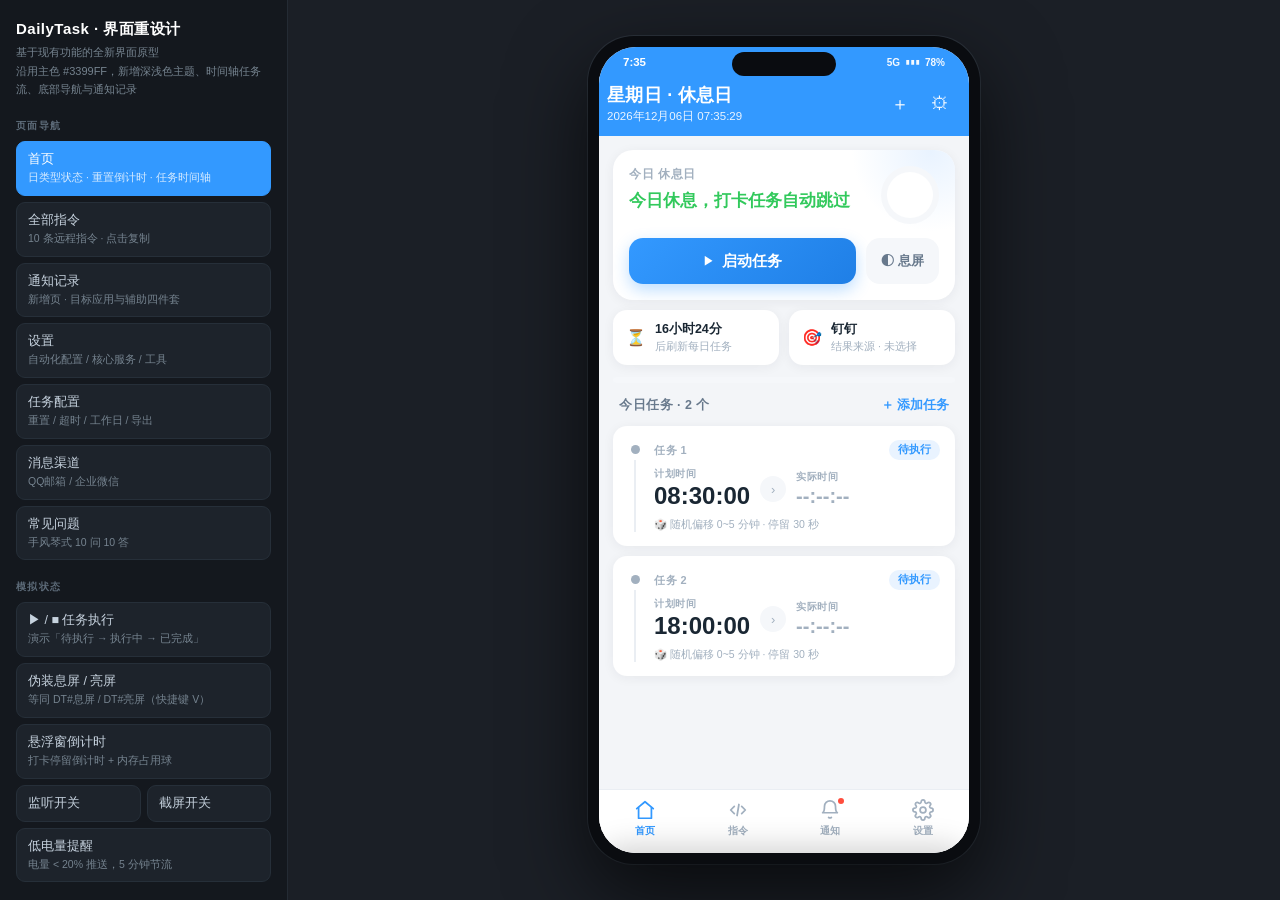
==== design/index.html @ 2f144e74 "feat(design): 新增界面重设计原型页面" ====
<!DOCTYPE html>
<html lang="zh-CN" data-theme="light">
<head>
    <meta charset="UTF-8">
    <meta name="viewport" content="width=device-width,initial-scale=1">
    <title>DailyTask · 界面重设计原型</title>
    <style>
        /* ==========================================================
           0. 设计令牌
           ========================================================== */
        :root{
          --brand:#3399FF;
          --brand-600:#1f7fe6;
          --brand-soft:#e9f3ff;
          --green:#32C95C;
          --green-soft:#e7f8ed;
          --red:#FF4D3D;
          --red-soft:#ffeceb;
          --amber:#FFA317;
          --amber-soft:#fff3dd;
          --bg:#F3F5F8;
          --card:#FFFFFF;
          --txt:#1A2733;
          --txt-2:#68798C;
          --txt-3:#A2B0BF;
          --line:#EAEEF3;
          --field:#F5F7FA;
          --r-lg:20px;
          --r-md:14px;
          --sh:0 2px 12px rgba(26,39,51,.06);
          --sh-lg:0 10px 30px rgba(26,39,51,.14);
        }
        html[data-theme="dark"]{
          --brand:#4FA6FF;
          --brand-600:#2f86e0;
          --brand-soft:#14263A;
          --green:#3AD672;
          --green-soft:#122A1C;
          --red:#FF6558;
          --red-soft:#2C1715;
          --amber:#FFB43A;
          --amber-soft:#2A2113;
          --bg:#0E1116;
          --card:#161B22;
          --txt:#E7EEF6;
          --txt-2:#93A3B5;
          --txt-3:#6A7987;
          --line:#222A34;
          --field:#1C232C;
          --sh:0 2px 12px rgba(0,0,0,.35);
          --sh-lg:0 10px 30px rgba(0,0,0,.5);
        }
        *{box-sizing:border-box;-webkit-tap-highlight-color:transparent}
        html,body{height:100%}
        body{
          margin:0;display:flex;background:#1B1F26;color:#CBD5E1;
          font-family:-apple-system,BlinkMacSystemFont,"Segoe UI","PingFang SC","Hiragino Sans GB","Microsoft YaHei",sans-serif;
          font-size:14px;
        }

        /* ==========================================================
           1. 左侧演示控制台
           ========================================================== */
        .dev{width:288px;flex:0 0 288px;height:100vh;overflow-y:auto;background:#14181E;border-right:1px solid #242B34;padding:20px 16px 60px}
        .dev h1{font-size:15px;margin:0;color:#fff;letter-spacing:.5px}
        .dev .sub{font-size:11px;color:#75838F;margin:4px 0 18px;line-height:1.7}
        .dev .grp{font-size:10px;letter-spacing:1.4px;text-transform:uppercase;color:#5D6B79;margin:20px 0 8px;font-weight:700}
        .dev button{
          display:block;width:100%;text-align:left;cursor:pointer;background:#1D232B;border:1px solid #262F39;
          color:#C6D2DE;padding:9px 11px;border-radius:9px;font-size:12.5px;margin-bottom:6px;transition:.15s;font-family:inherit;
        }
        .dev button:hover{background:#252D37;border-color:#354150;color:#fff}
        .dev button.on{background:var(--brand);border-color:var(--brand);color:#fff}
        .dev button small{display:block;font-size:10.5px;color:#75838F;margin-top:2px;line-height:1.5}
        .dev button.on small{color:rgba(255,255,255,.8)}
        .dev .note{font-size:10.5px;color:#5D6B79;line-height:1.8;border-top:1px solid #242B34;margin-top:20px;padding-top:14px}
        .dev .row2{display:flex;gap:6px}

        /* ==========================================================
           2. 舞台 / 手机外壳
           ========================================================== */
        .stage{flex:1;display:flex;align-items:center;justify-content:center;padding:26px;overflow:auto}
        .phone{width:392px;height:828px;flex:0 0 auto;background:#0A0C10;border-radius:46px;padding:11px;box-shadow:0 30px 80px rgba(0,0,0,.65),0 0 0 1px #2C333C;position:relative}
        .notch{position:absolute;top:16px;left:50%;transform:translateX(-50%);width:104px;height:24px;background:#0A0C10;border-radius:14px;z-index:60}
        .frame{width:100%;height:100%;border-radius:37px;overflow:hidden;position:relative;background:var(--bg);display:flex;flex-direction:column}
        .watermark{position:absolute;inset:-30%;z-index:0;pointer-events:none;opacity:.45;background-repeat:repeat;background-size:210px auto}
        html[data-theme="dark"] .watermark{opacity:.18}

        .statusbar{
          height:30px;flex:0 0 auto;display:flex;align-items:center;justify-content:space-between;padding:0 24px;
          font-size:11.5px;font-weight:700;color:#fff;background:var(--brand);position:relative;z-index:5;
        }
        .statusbar .ri{display:flex;gap:5px;align-items:center;font-size:10px;opacity:.95}

        /* ==========================================================
           3. 页面容器
           ========================================================== */
        .pages{flex:1;position:relative;overflow:hidden;z-index:1}
        .page{
          position:absolute;inset:0;display:flex;flex-direction:column;background:var(--bg);
          transform:translateX(16%);opacity:0;visibility:hidden;pointer-events:none;
          transition:transform .3s cubic-bezier(.32,.72,0,1),opacity .3s ease,visibility .3s;
        }
        .page.show{transform:none;opacity:1;visibility:visible;pointer-events:auto}
        .page.has-tab{padding-bottom:64px}
        .scroll{flex:1;overflow-y:auto;overscroll-behavior:contain}
        .scroll::-webkit-scrollbar{width:0}

        /* ==========================================================
           4. 顶栏
           ========================================================== */
        .appbar{flex:0 0 auto;background:var(--brand);color:#fff;padding:6px 10px 12px 6px;display:flex;align-items:center;gap:2px;min-height:54px}
        .appbar .nav{width:38px;height:38px;display:flex;align-items:center;justify-content:center;border-radius:50%;cursor:pointer;font-size:19px;flex:0 0 auto}
        .appbar .nav:active,.appbar .act:active{background:rgba(255,255,255,.2)}
        .appbar .ttl{flex:1;min-width:0;padding-left:2px}
        .appbar .ttl .t{font-size:18px;font-weight:700;letter-spacing:.3px}
        .appbar .ttl .s{font-size:11.5px;opacity:.9;margin-top:2px;font-variant-numeric:tabular-nums}
        .appbar .act{width:38px;height:38px;display:flex;align-items:center;justify-content:center;border-radius:50%;cursor:pointer;font-size:18px;flex:0 0 auto}

        /* ==========================================================
           5. 通用组件
           ========================================================== */
        .pad{padding:14px}
        .card{background:var(--card);border-radius:var(--r-lg);box-shadow:var(--sh);overflow:hidden}
        .sec-title{display:flex;align-items:center;justify-content:space-between;padding:4px 6px 8px}
        .sec-title .l{font-size:12.5px;font-weight:700;color:var(--txt-2);letter-spacing:.5px}
        .sec-title .r{font-size:12.5px;color:var(--brand);cursor:pointer;font-weight:600}
        .divider{height:1px;background:var(--line);margin:0 16px}
        .divider.full{margin:0}

        .it{display:flex;align-items:center;gap:12px;padding:13px 16px;background:var(--card);cursor:pointer;transition:background .15s}
        .it:active{background:var(--field)}
        .it .ico{width:34px;height:34px;border-radius:11px;flex:0 0 auto;display:flex;align-items:center;justify-content:center;font-size:16px;background:var(--brand-soft);color:var(--brand);font-weight:700}
        .it .ico.g{background:var(--green-soft);color:var(--green)}
        .it .ico.r{background:var(--red-soft);color:var(--red)}
        .it .ico.a{background:var(--amber-soft);color:var(--amber)}
        .it .tx{flex:1;min-width:0}
        .it .tx .k{font-size:14.5px;color:var(--txt);font-weight:500}
        .it .tx .d{font-size:11px;color:var(--txt-3);margin-top:3px;line-height:1.55}
        .it .tx .d.warn{color:var(--red)}
        .it .v{font-size:13.5px;color:var(--txt-3);flex:0 0 auto;max-width:44%;text-align:right;overflow:hidden;text-overflow:ellipsis;white-space:nowrap}
        .it .v.brand{color:var(--brand);font-weight:600}
        .chev{width:8px;height:8px;border-right:2px solid var(--txt-3);border-bottom:2px solid var(--txt-3);transform:rotate(-45deg);flex:0 0 auto;opacity:.55}
        .lock{font-size:12px;color:var(--txt-3)}

        .dot{width:8px;height:8px;border-radius:50%;flex:0 0 auto;margin-left:4px;margin-right:4px}
        .dot.on{background:var(--green);box-shadow:0 0 0 3px var(--green-soft)}
        .dot.off{background:var(--red);box-shadow:0 0 0 3px var(--red-soft)}

        .chip{display:inline-flex;align-items:center;font-size:10.5px;font-weight:700;padding:3px 9px;border-radius:20px;color:#fff;flex:0 0 auto}
        .chip.brand{background:var(--brand)}
        .chip.green{background:var(--green)}
        .chip.red{background:var(--red)}
        .chip.amber{background:var(--amber)}
        .chip.soft{background:var(--brand-soft);color:var(--brand)}
        .chip.gs{background:var(--green-soft);color:var(--green)}
        .chip.as{background:var(--amber-soft);color:var(--amber)}

        .sw{position:relative;width:48px;height:28px;flex:0 0 auto}
        .sw input{position:absolute;inset:0;opacity:0;margin:0;cursor:pointer;z-index:2;width:100%;height:100%}
        .sw .tr{position:absolute;inset:0;border-radius:14px;background:#C9D0D8;transition:.22s}
        html[data-theme="dark"] .sw .tr{background:#333C47}
        .sw .th{position:absolute;top:3px;left:3px;width:22px;height:22px;border-radius:50%;background:#fff;box-shadow:0 1px 4px rgba(0,0,0,.28);transition:.22s}
        .sw input:checked ~ .tr{background:var(--brand)}
        .sw input:checked ~ .th{left:23px}
        .sw.lock .tr{background:#8A97A5}

        .seg{display:flex;background:var(--field);border-radius:12px;padding:3px;gap:3px;width:100%}
        .seg button{flex:1;border:none;background:transparent;color:var(--txt-2);font-size:12.5px;padding:7px 0;border-radius:9px;cursor:pointer;font-weight:600;transition:.18s;font-family:inherit}
        .seg button.on{background:var(--card);color:var(--brand);box-shadow:var(--sh)}

        .btn{border:none;cursor:pointer;font-family:inherit;font-size:14px;font-weight:600;border-radius:12px;padding:11px 18px;background:var(--brand);color:#fff;transition:.15s}
        .btn:active{transform:scale(.975)}
        .btn.line{background:transparent;color:var(--brand);box-shadow:inset 0 0 0 1.5px var(--brand)}
        .btn.sm{padding:7px 13px;font-size:12.5px;border-radius:10px}

        .fld{display:flex;align-items:center;gap:10px;padding:12px 16px;background:var(--card)}
        .fld .k{font-size:14px;color:var(--txt);width:64px;flex:0 0 auto}
        .fld .sfx{font-size:13px;color:var(--txt-2);flex:0 0 auto}
        .fld input{flex:1;min-width:0;border:none;outline:none;background:transparent;color:var(--txt);font-size:14px;text-align:right;font-family:inherit}
        .fld input::placeholder{color:var(--txt-3)}

        /* ==========================================================
           6. 首页
           ========================================================== */
        .hero{margin:14px 14px 0;background:var(--card);border-radius:var(--r-lg);box-shadow:var(--sh);padding:16px;position:relative;overflow:hidden}
        .hero .halo{position:absolute;width:160px;height:160px;border-radius:50%;top:-78px;right:-56px;background:radial-gradient(circle,var(--brand-soft),transparent 70%)}
        .hero .top{display:flex;align-items:flex-start;gap:12px;position:relative}
        .hero .big{flex:1;min-width:0}
        .hero .day{font-size:12px;color:var(--txt-3);font-weight:700;letter-spacing:.6px}
        .hero .st{font-size:16.5px;font-weight:700;color:var(--txt);margin-top:6px;line-height:1.45}
        .hero .st.skip{color:var(--green)}
        .hero .st.run{color:var(--brand)}
        .hero .ring{width:58px;height:58px;border-radius:50%;flex:0 0 auto;display:flex;align-items:center;justify-content:center;background:conic-gradient(var(--brand) var(--p,0%),var(--field) 0);position:relative}
        .hero .ring::after{content:"";position:absolute;inset:6px;border-radius:50%;background:var(--card)}
        .hero .ring b{position:relative;font-size:14px;color:var(--txt);font-weight:800;font-variant-numeric:tabular-nums}
        .hero .bar{margin-top:14px;display:flex;gap:10px}
        .run-btn{
          flex:1;border:none;cursor:pointer;font-family:inherit;height:46px;border-radius:14px;font-size:15px;font-weight:700;color:#fff;
          display:flex;align-items:center;justify-content:center;gap:8px;transition:.15s;
          background:linear-gradient(135deg,var(--brand),var(--brand-600));box-shadow:0 6px 16px rgba(51,153,255,.32);
        }
        .run-btn.stop{background:linear-gradient(135deg,#FF6A5C,#E92E1B);box-shadow:0 6px 16px rgba(255,77,61,.3)}
        .run-btn:active{transform:scale(.98)}
        .run-btn .gl{font-size:11px}
        .tick-btn{border:none;cursor:pointer;font-family:inherit;height:46px;padding:0 15px;border-radius:14px;background:var(--field);color:var(--txt-2);font-size:13px;font-weight:600;flex:0 0 auto}

        .meta-row{display:flex;gap:10px;margin:10px 14px 0}
        .meta{flex:1;background:var(--card);border-radius:var(--r-md);box-shadow:var(--sh);padding:11px 13px;display:flex;align-items:center;gap:9px;min-width:0}
        .meta .em{font-size:16px}
        .meta .n{font-size:12.5px;font-weight:700;color:var(--txt);font-variant-numeric:tabular-nums;overflow:hidden;text-overflow:ellipsis;white-space:nowrap}
        .meta .l{font-size:10.5px;color:var(--txt-3);margin-top:2px}
        .progress{margin:12px 14px 0;height:6px;border-radius:6px;background:var(--field);overflow:hidden}
        .progress i{display:block;height:100%;border-radius:6px;background:linear-gradient(90deg,var(--brand),var(--green));transition:width .5s ease}

        .tasks{padding:0 14px 16px}
        .task{display:flex;gap:12px;background:var(--card);border-radius:var(--r-md);box-shadow:var(--sh);padding:13px 14px;margin-top:10px;cursor:pointer;border:1.5px solid transparent;transition:.2s}
        .task.done{opacity:.6}
        .task.now{border-color:var(--brand);box-shadow:0 6px 18px rgba(51,153,255,.18)}
        .task:active{transform:scale(.99)}
        .task .tl{width:14px;flex:0 0 auto;display:flex;flex-direction:column;align-items:center;padding-top:5px}
        .task .tl .d{width:9px;height:9px;border-radius:50%;background:var(--txt-3)}
        .task .tl .ln{flex:1;width:1.5px;background:var(--line);margin-top:6px}
        .task.done .tl .d{background:var(--green)}
        .task.now .tl .d{background:var(--brand);box-shadow:0 0 0 4px var(--brand-soft)}
        .task .bd{flex:1;min-width:0}
        .task .hd{display:flex;align-items:center;justify-content:space-between;gap:8px}
        .task .hd .idx{font-size:11px;color:var(--txt-3);font-weight:700;letter-spacing:.5px}
        .task .tm{display:flex;align-items:center;gap:10px;margin-top:7px}
        .task .tm .c .cap{font-size:10px;color:var(--txt-3);font-weight:700;letter-spacing:.6px}
        .task .tm .c .v{font-size:24px;font-weight:800;color:var(--txt);font-variant-numeric:tabular-nums;line-height:1.25}
        .task .tm .c.act .v{font-size:20px;color:var(--txt-3)}
        .task.now .tm .c.act .v{color:var(--brand)}
        .task .arw{width:26px;height:26px;border-radius:50%;background:var(--field);display:flex;align-items:center;justify-content:center;color:var(--txt-3);font-size:13px;flex:0 0 auto;transition:transform .3s}
        .task.now .arw{transform:rotate(90deg);color:var(--brand);background:var(--brand-soft)}
        .task .src{font-size:10.5px;color:var(--txt-3);margin-top:7px}

        .empty{flex:1;display:flex;flex-direction:column;align-items:center;justify-content:center;color:var(--txt-3);gap:12px;padding-bottom:70px}
        .empty .art{width:92px;height:92px;border-radius:50%;display:flex;align-items:center;justify-content:center;background:var(--card);box-shadow:var(--sh);font-size:36px}
        .empty .t1{font-size:14.5px;color:var(--txt-2);font-weight:600}
        .empty .t2{font-size:12px;color:var(--txt-3)}

        /* ==========================================================
           7. 底部导航
           ========================================================== */
        .tabbar{position:absolute;left:0;right:0;bottom:0;height:64px;z-index:20;display:flex;background:var(--card);border-top:1px solid var(--line);padding-bottom:6px;transition:transform .28s cubic-bezier(.32,.72,0,1)}
        .tabbar.hide{transform:translateY(110%)}
        .tabbar .tb{flex:1;border:none;background:transparent;cursor:pointer;font-family:inherit;display:flex;flex-direction:column;align-items:center;justify-content:center;gap:3px;color:var(--txt-3);padding:0;position:relative}
        .tabbar .tb svg{width:22px;height:22px;stroke:currentColor;fill:none;stroke-width:1.9;stroke-linecap:round;stroke-linejoin:round}
        .tabbar .tb span{font-size:10px;font-weight:700}
        .tabbar .tb.on{color:var(--brand)}
        .tabbar .tb .bdg{position:absolute;top:8px;left:50%;margin-left:8px;width:6px;height:6px;border-radius:50%;background:var(--red)}

        /* ==========================================================
           8. 其它页
           ========================================================== */
        .hero-info{display:flex;align-items:center;gap:12px;padding:16px}
        .hero-info .lg{width:46px;height:46px;border-radius:14px;background:var(--brand);color:#fff;display:flex;align-items:center;justify-content:center;font-weight:800;font-size:18px;flex:0 0 auto}
        .hero-info .nm{font-size:16px;font-weight:700;color:var(--txt)}
        .hero-info .sb{font-size:11.5px;color:var(--txt-3);margin-top:3px}

        .cmd{padding:13px 16px;cursor:pointer;display:flex;gap:10px;align-items:flex-start}
        .cmd:active{background:var(--field)}
        .cmd .mn{flex:1;min-width:0}
        .cmd .r1{display:flex;align-items:center;gap:8px;flex-wrap:wrap}
        .cmd .nm{font-size:14.5px;font-weight:700;color:var(--txt)}
        .cmd .ds{font-size:11.5px;color:var(--txt-3);margin-top:6px;line-height:1.6}
        .cmd .cp{font-size:11px;color:var(--brand);font-weight:700;flex:0 0 auto;padding:4px 9px;border-radius:8px;background:var(--brand-soft)}

        .qa{border-bottom:1px solid var(--line)}
        .qa:last-child{border-bottom:none}
        .qa .q{display:flex;gap:10px;padding:14px 16px;cursor:pointer;align-items:flex-start}
        .qa .no{width:20px;height:20px;border-radius:6px;background:var(--brand-soft);color:var(--brand);font-size:11px;font-weight:800;display:flex;align-items:center;justify-content:center;flex:0 0 auto;margin-top:2px}
        .qa .qt{flex:1;font-size:14px;color:var(--txt);font-weight:600;line-height:1.5}
        .qa .aw{font-size:11px;color:var(--txt-3);transition:transform .25s;margin-top:4px}
        .qa.open .aw{transform:rotate(180deg)}
        .qa .a{display:none;font-size:12.5px;color:var(--txt-2);line-height:1.85;padding:0 16px 15px 46px}
        .qa.open .a{display:block}
        .qa .a a{color:var(--brand)}

        .notice{display:flex;gap:11px;padding:12px 16px}
        .notice .av{width:32px;height:32px;border-radius:10px;flex:0 0 auto;display:flex;align-items:center;justify-content:center;font-size:12px;font-weight:800;color:#fff}
        .notice .bd{flex:1;min-width:0}
        .notice .r1{display:flex;align-items:center;justify-content:space-between;gap:8px}
        .notice .ti{font-size:13.5px;font-weight:700;color:var(--txt);overflow:hidden;text-overflow:ellipsis;white-space:nowrap}
        .notice .ts{font-size:10.5px;color:var(--txt-3);flex:0 0 auto;font-variant-numeric:tabular-nums}
        .notice .ms{font-size:12px;color:var(--txt-2);margin-top:5px;line-height:1.6}
        .filter{display:flex;gap:8px;padding:12px 14px 2px;overflow-x:auto}
        .filter::-webkit-scrollbar{height:0}
        .filter button{border:none;cursor:pointer;font-family:inherit;white-space:nowrap;padding:7px 13px;border-radius:20px;background:var(--card);color:var(--txt-2);font-size:12.5px;font-weight:600;box-shadow:var(--sh)}
        .filter button.on{background:var(--brand);color:#fff}

        /* ==========================================================
           9. 浮层
           ========================================================== */
        .ovl{position:absolute;inset:0;background:rgba(10,14,20,.45);z-index:40;opacity:0;visibility:hidden;transition:.25s}
        .ovl.on{opacity:1;visibility:visible}
        .sheet{position:absolute;left:0;right:0;bottom:0;z-index:50;background:var(--card);border-radius:24px 24px 0 0;transform:translateY(102%);transition:transform .3s cubic-bezier(.32,.72,0,1);max-height:80%;display:flex;flex-direction:column;box-shadow:0 -8px 30px rgba(0,0,0,.18)}
        .sheet.on{transform:none}
        .sheet .grab{width:38px;height:4px;border-radius:4px;background:var(--line);margin:9px auto 0}
        .sheet .st{padding:12px 18px 6px;font-size:15px;font-weight:700;color:var(--txt)}
        .sheet .sd{padding:0 18px 8px;font-size:11.5px;color:var(--txt-3);line-height:1.6}
        .sheet .sb{padding:0 0 18px;overflow-y:auto}
        .sheet .opt{display:flex;align-items:center;gap:11px;padding:13px 18px;cursor:pointer}
        .sheet .opt:active{background:var(--field)}
        .sheet .opt .tx{flex:1;font-size:14.5px;color:var(--txt)}
        .sheet .opt .tx small{display:block;font-size:11px;color:var(--txt-3);margin-top:3px}
        .sheet .opt .ck{width:20px;height:20px;border-radius:50%;display:flex;align-items:center;justify-content:center;color:#fff;font-size:12px;background:transparent;border:2px solid var(--line)}
        .sheet .opt.sel .ck{background:var(--brand);border-color:var(--brand)}
        .sheet .opt .oi{width:34px;height:34px;border-radius:11px;display:flex;align-items:center;justify-content:center;font-weight:800;font-size:15px;color:#fff;flex:0 0 auto}
        .sheet .acts{display:flex;gap:10px;padding:4px 18px 20px}
        .sheet .acts .btn{flex:1}

        .dlg{position:absolute;z-index:60;left:50%;top:50%;transform:translate(-50%,-46%) scale(.94);width:296px;background:var(--card);border-radius:22px;padding:22px 20px 16px;box-shadow:var(--sh-lg);opacity:0;visibility:hidden;transition:.22s}
        .dlg.on{opacity:1;visibility:visible;transform:translate(-50%,-50%) scale(1)}
        .dlg .t{font-size:16px;font-weight:700;color:var(--txt);text-align:center}
        .dlg .m{font-size:12.5px;color:var(--txt-2);line-height:1.8;margin-top:11px}
        .dlg .m.ctr{text-align:center}
        .dlg .acts{display:flex;gap:10px;margin-top:18px}
        .dlg .acts .btn{flex:1}
        .dlg .inp{width:100%;margin-top:14px;border:none;outline:none;background:var(--field);border-radius:12px;padding:12px 14px;font-size:14px;color:var(--txt);font-family:inherit}
        .dlg .days{display:flex;flex-wrap:wrap;gap:8px;margin-top:14px}
        .dlg .days button{flex:0 0 calc(33.33% - 6px);padding:10px 0;border-radius:11px;background:var(--field);color:var(--txt-2);border:none;cursor:pointer;font-family:inherit;font-size:13px;font-weight:600}
        .dlg .days button.on{background:var(--brand);color:#fff}
        .dlg .hintline{font-size:11px;color:var(--txt-3);margin-top:12px;line-height:1.6;text-align:center}

        .wheel{display:flex;gap:6px;padding:6px 16px 0;position:relative}
        .wheel .mk{position:absolute;left:16px;right:16px;top:50%;height:38px;transform:translateY(-50%);border-radius:12px;background:var(--field);pointer-events:none}
        .wheel .col{flex:1;height:190px;overflow-y:auto;scroll-snap-type:y mandatory;text-align:center;position:relative;padding:76px 0}
        .wheel .col::-webkit-scrollbar{width:0}
        .wheel .cell{height:38px;line-height:38px;scroll-snap-align:center;font-size:18px;color:var(--txt-3);font-variant-numeric:tabular-nums;cursor:pointer}
        .wheel .cell.sel{color:var(--brand);font-weight:800;font-size:21px}

        .toast{position:absolute;left:50%;bottom:96px;transform:translate(-50%,14px);z-index:70;max-width:78%;background:rgba(26,39,51,.92);color:#fff;font-size:12.5px;padding:10px 16px;border-radius:12px;opacity:0;visibility:hidden;transition:.22s;line-height:1.6;text-align:center;box-shadow:var(--sh-lg)}
        .toast.on{opacity:1;visibility:visible;transform:translate(-50%,0)}
        html[data-theme="dark"] .toast{background:rgba(231,238,246,.94);color:#131920}

        .ld{position:absolute;inset:0;z-index:75;display:flex;align-items:center;justify-content:center;background:rgba(10,14,20,.3);opacity:0;visibility:hidden;transition:.2s}
        .ld.on{opacity:1;visibility:visible}
        .ld .box{background:var(--card);border-radius:16px;padding:20px 26px;display:flex;flex-direction:column;align-items:center;gap:12px;box-shadow:var(--sh-lg)}
        .ld .spin{width:28px;height:28px;border-radius:50%;border:3px solid var(--line);border-top-color:var(--brand);animation:sp .8s linear infinite}
        .ld .tx{font-size:12.5px;color:var(--txt-2)}
        @keyframes sp{to{transform:rotate(360deg)}}

        .masklayer{position:absolute;inset:0;z-index:80;background:#000;display:flex;align-items:center;justify-content:center;opacity:0;visibility:hidden;transition:opacity .35s}
        .masklayer.on{opacity:1;visibility:visible}
        .masklayer .cw{position:absolute;transition:transform 1.2s cubic-bezier(.32,.72,0,1)}
        .masklayer .ck{font-family:Consolas,"DS-Digital",monospace;font-size:62px;color:rgba(255,255,255,.72);letter-spacing:4px;line-height:1}
        .masklayer .ht{position:absolute;bottom:78px;left:0;right:0;text-align:center;font-size:11px;color:rgba(255,255,255,.3)}

        .floatwin{position:absolute;right:8px;top:42%;z-index:30;display:flex;align-items:center;gap:8px;background:rgba(12,15,20,.88);color:#fff;border-radius:22px;padding:6px 13px 6px 6px;box-shadow:0 6px 20px rgba(0,0,0,.35);opacity:0;visibility:hidden;transition:.25s;cursor:grab;user-select:none}
        .floatwin.on{opacity:1;visibility:visible}
        .floatwin .wave{width:24px;height:24px;border-radius:50%;background:rgba(255,255,255,.14);position:relative;overflow:hidden;flex:0 0 auto;border:1px solid rgba(77,220,100,.85)}
        .floatwin .wave i{position:absolute;left:-60%;width:220%;height:14px;bottom:0;background:rgba(33,150,243,.75);animation:wv 2.6s linear infinite;border-radius:40% 40% 0 0}
        .floatwin .wave i:nth-child(2){background:rgba(66,165,245,.5);animation-duration:3.4s;height:16px}
        .floatwin .wave b{position:absolute;inset:0;display:flex;align-items:center;justify-content:center;font-size:7px;font-weight:700;z-index:2}
        @keyframes wv{to{transform:translateX(-46%)}}
        .floatwin .tmv{font-size:14px;font-weight:800;font-variant-numeric:tabular-nums;min-width:22px;text-align:center}
        .floatwin .spx{width:1px;height:18px;background:rgba(255,255,255,.3)}
    </style>
</head>
<body>

<!-- ========================= 演示控制台 ========================= -->
<aside class="dev">
    <h1>DailyTask · 界面重设计</h1>
    <div class="sub">基于现有功能的全新界面原型<br>沿用主色 #3399FF，新增深浅色主题、时间轴任务流、底部导航与通知记录
    </div>

    <div class="grp">页面导航</div>
    <button id="navHome" class="on" onclick="show('home')">首页<small>日类型状态 · 重置倒计时 ·
        任务时间轴</small></button>
    <button id="navCmd" onclick="show('command')">全部指令<small>10 条远程指令 · 点击复制</small>
    </button>
    <button id="navNotice" onclick="show('notice')">通知记录<small>新增页 ·
        目标应用与辅助四件套</small></button>
    <button id="navSettings" onclick="show('settings')">设置<small>自动化配置 / 核心服务 /
        工具</small></button>
    <button id="navTaskConfig" onclick="show('taskConfig')">任务配置<small>重置 / 超时 / 工作日 /
        导出</small></button>
    <button id="navChannel" onclick="show('messageChannel')">消息渠道<small>QQ邮箱 /
        企业微信</small></button>
    <button id="navQa" onclick="show('qa')">常见问题<small>手风琴式 10 问 10 答</small></button>

    <div class="grp">模拟状态</div>
    <button onclick="toggleRun()">▶ / ■ 任务执行<small>演示「待执行 → 执行中 → 已完成」</small>
    </button>
    <button onclick="toggleMask()">伪装息屏 / 亮屏<small>等同 DT#息屏 / DT#亮屏（快捷键 V）</small>
    </button>
    <button onclick="demoFloat()">悬浮窗倒计时<small>打卡停留倒计时 + 内存占用球</small></button>
    <div class="row2">
        <button onclick="devToggle('notice')">监听开关</button>
        <button onclick="devToggle('capture')">截屏开关</button>
    </div>
    <button onclick="devLowBattery()">低电量提醒<small>电量 &lt; 20% 推送，5 分钟节流</small>
    </button>

    <div class="grp">外观</div>
    <button id="themeBtn" onclick="toggleTheme()">切换深 / 浅色<small>当前：浅色</small></button>

    <div class="note">
        交互说明<br>
        · 任务卡片：单击修改时间，长按删除<br>
        · 目标应用切到企微 / 飞书 / M3 会强制校验截屏服务<br>
        · 首次进入设置会弹出「使用须知」<br>
        · 音量减键（此处快捷键 V）可切换蒙层
    </div>
</aside>

<!-- ========================= 手机 ========================= -->
<main class="stage">
    <div class="phone">
        <div class="notch"></div>
        <div class="frame">
            <div class="watermark" id="watermark"></div>

            <div class="statusbar">
                <span id="sbTime">9:41</span>
                <span class="ri"><span>5G</span><span>▮▮▮</span><span
                        id="sbBattery">78%</span></span>
            </div>

            <div class="pages">
                <!-- ============ 首页 ============ -->
                <section class="page show has-tab" id="page-home">
                    <div class="appbar">
                        <div class="ttl">
                            <div class="t" id="homeTitle">星期一 · 工作日</div>
                            <div class="s" id="homeSub">2026年09月22日 09:41:00</div>
                        </div>
                        <div class="act" onclick="addTask()" title="添加任务">＋</div>
                        <div class="act" onclick="goto('settings')" title="设置">⚙</div>
                    </div>

                    <div class="scroll">
                        <div class="hero">
                            <div class="halo"></div>
                            <div class="top">
                                <div class="big">
                                    <div class="day" id="heroDay">距下次任务</div>
                                    <div class="st" id="heroStatus">任务未启动，点击按钮开始</div>
                                </div>
                                <div class="ring" id="heroRing"><b id="heroRingTxt">0%</b></div>
                            </div>
                            <div class="bar">
                                <button class="run-btn" id="runBtn" onclick="toggleRun()">
                                    <span class="gl" id="runGlyph">▶</span><span
                                        id="runTxt">启动任务</span>
                                </button>
                                <button class="tick-btn" onclick="toggleMask()">◐ 息屏</button>
                            </div>
                        </div>

                        <div class="meta-row">
                            <div class="meta">
                                <span class="em">⏳</span>
                                <div style="min-width:0">
                                    <div class="n" id="resetTick">00小时00分</div>
                                    <div class="l">后刷新每日任务</div>
                                </div>
                            </div>
                            <div class="meta">
                                <span class="em">🎯</span>
                                <div style="min-width:0">
                                    <div class="n" id="metaTarget">钉钉</div>
                                    <div class="l" id="metaSource">结果来源 · 通知监听</div>
                                </div>
                            </div>
                        </div>

                        <div class="progress"><i id="runProgress" style="width:0%"></i></div>

                        <div class="sec-title" style="padding:14px 20px 2px">
                            <span class="l">今日任务 · <span id="taskCount">0</span> 个</span>
                            <span class="r" onclick="addTask()">＋ 添加任务</span>
                        </div>

                        <div class="tasks" id="taskList"></div>
                        <div class="empty" id="emptyView" style="display:none">
                            <div class="art">🗂</div>
                            <div class="t1">还没有定时任务</div>
                            <div class="t2">点击右上角「＋」配置第一个打卡时间点</div>
                            <button class="btn sm" style="margin-top:6px" onclick="addTask()">
                                添加任务
                            </button>
                        </div>
                    </div>
                </section>

                <!-- ============ 全部指令 ============ -->
                <section class="page has-tab" id="page-command">
                    <div class="appbar">
                        <div class="ttl">
                            <div class="t">全部指令</div>
                            <div class="s">由另一台设备远程发送即可控制本机</div>
                        </div>
                    </div>
                    <div class="scroll">
                        <div style="padding:14px 18px 8px;font-size:12px;color:var(--txt-3);line-height:1.75">
                            指令需通过 <b style="color:var(--brand)">微信 / QQ / TIM / 支付宝</b>
                            发送到本机，
                            并以 <b style="color:var(--brand)">DT#</b> 开头。点击卡片可复制整条指令。
                        </div>
                        <div class="card" id="cmdList" style="margin:2px 14px 18px"></div>
                    </div>
                </section>

                <!-- ============ 通知记录 ============ -->
                <section class="page has-tab" id="page-notice">
                    <div class="appbar">
                        <div class="ttl">
                            <div class="t">通知记录</div>
                            <div class="s">仅记录目标应用与辅助四件套</div>
                        </div>
                    </div>
                    <div class="filter" id="noticeFilter"></div>
                    <div class="scroll">
                        <div class="card" id="noticeList" style="margin:10px 14px 18px"></div>
                    </div>
                </section>

                <!-- ============ 设置 ============ -->
                <section class="page has-tab" id="page-settings">
                    <div class="appbar">
                        <div class="nav" onclick="back()">←</div>
                        <div class="ttl">
                            <div class="t">设置</div>
                        </div>
                    </div>
                    <div class="scroll pad">
                        <div class="card" style="margin-bottom:14px">
                            <div class="hero-info">
                                <div class="lg">DT</div>
                                <div style="flex:1;min-width:0">
                                    <div class="nm">DailyTask</div>
                                    <div class="sb">自动打卡助手 · 当前版本 2.4.2.2</div>
                                </div>
                                <span class="chip soft">v2.4.2.2</span>
                            </div>
                        </div>

                        <div class="sec-title"><span class="l">自动化配置</span></div>
                        <div class="card">
                            <div class="it" onclick="chooseTargetApp()">
                                <div class="ico" id="targetIco">钉</div>
                                <div class="tx">
                                    <div class="k">目标应用</div>
                                    <div class="d" id="targetPkg">com.alibaba.android.rimet</div>
                                </div>
                                <div class="v brand" id="targetName">钉钉</div>
                                <div class="chev"></div>
                            </div>
                            <div class="divider"></div>
                            <div class="it" onclick="goto('messageChannel')">
                                <div class="ico g">✉</div>
                                <div class="tx">
                                    <div class="k">消息渠道</div>
                                    <div class="d">结果推送目的地</div>
                                </div>
                                <div class="v" id="channelV">未配置</div>
                                <div class="chev"></div>
                            </div>
                            <div class="divider"></div>
                            <div class="it" style="cursor:default">
                                <div class="ico a">◉</div>
                                <div class="tx">
                                    <div class="k">结果来源</div>
                                    <div class="d">通知监听仅对钉钉有效，其余请用截屏</div>
                                </div>
                            </div>
                            <div style="padding:2px 16px 14px">
                                <div class="seg">
                                    <button id="segNotice" class="on" onclick="pickSource(0)">
                                        通知监听
                                    </button>
                                    <button id="segCapture" onclick="pickSource(1)">截屏服务
                                    </button>
                                </div>
                            </div>
                            <div class="divider full"></div>
                            <div class="it">
                                <div class="ico">🖼</div>
                                <div class="tx">
                                    <div class="k">返回截图</div>
                                    <div class="d">开启后，【DT#打卡】倒计时结束会截屏并回传结果</div>
                                </div>
                                <label class="sw"><input type="checkbox" id="swRemoteCap"
                                                         onchange="onRemoteCap(this)"><span
                                        class="tr"></span><span class="th"></span></label>
                            </div>
                            <div class="divider"></div>
                            <div class="it" onclick="goto('taskConfig')">
                                <div class="ico">🛠</div>
                                <div class="tx">
                                    <div class="k">任务配置</div>
                                    <div class="d">重置 / 超时 / 工作日 / 随机偏移</div>
                                </div>
                                <div class="chev"></div>
                            </div>
                            <div class="divider"></div>
                            <div class="it" onclick="updateHoliday()">
                                <div class="ico">📅</div>
                                <div class="tx">
                                    <div class="k">更新节假日数据</div>
                                    <div class="d" id="holidayDesc">上次同步：— · 数据源
                                        chinese-days
                                    </div>
                                </div>
                                <div class="chev"></div>
                            </div>
                        </div>

                        <div class="sec-title"><span class="l">核心服务</span><span class="r"
                                                                                    style="color:var(--txt-3);cursor:default">已开启的服务无法关闭</span>
                        </div>
                        <div class="card">
                            <div class="it" onclick="askService('floating')">
                                <div class="dot" id="dotFloating"></div>
                                <div class="tx">
                                    <div class="k">悬浮权限</div>
                                    <div class="d" id="tipFloating"></div>
                                </div>
                                <span class="lock">🔒</span>
                            </div>
                            <div class="divider"></div>
                            <div class="it" onclick="askService('notice')">
                                <div class="dot" id="dotNotice"></div>
                                <div class="tx">
                                    <div class="k">通知监听</div>
                                    <div class="d" id="tipNotice"></div>
                                </div>
                                <span class="lock">🔒</span>
                            </div>
                            <div class="divider"></div>
                            <div class="it" onclick="askService('capture')">
                                <div class="dot" id="dotCapture"></div>
                                <div class="tx">
                                    <div class="k">截屏服务</div>
                                    <div class="d" id="tipCapture"></div>
                                </div>
                                <span class="lock">🔒</span>
                            </div>
                            <div class="divider"></div>
                            <div class="it">
                                <div class="ico">👆</div>
                                <div class="tx">
                                    <div class="k">手势辅助</div>
                                    <div class="d">开启后，支持单手指上下滑动屏幕开启/关闭伪灭屏
                                    </div>
                                </div>
                                <label class="sw"><input type="checkbox" id="swGesture"
                                                         checked><span class="tr"></span><span
                                        class="th"></span></label>
                            </div>
                            <div class="divider"></div>
                            <div class="it">
                                <div class="ico">🔋</div>
                                <div class="tx">
                                    <div class="k">省电模式</div>
                                    <div class="d">降低倒计时通知和息屏蒙层动画刷新频率</div>
                                </div>
                                <label class="sw"><input type="checkbox" id="swPower"><span
                                        class="tr"></span><span class="th"></span></label>
                            </div>
                            <div class="divider"></div>
                            <div class="it">
                                <div class="ico">🏠</div>
                                <div class="tx">
                                    <div class="k">退回桌面</div>
                                    <div class="d">开启后，打卡倒计时结束，会先退回桌面再启动本软件
                                    </div>
                                </div>
                                <label class="sw"><input type="checkbox" id="swBackHome"><span
                                        class="tr"></span><span class="th"></span></label>
                            </div>
                        </div>

                        <div class="sec-title"><span class="l">工具</span></div>
                        <div class="card" style="margin-bottom:20px">
                            <div class="it" onclick="show('command')">
                                <div class="ico">⌨</div>
                                <div class="tx">
                                    <div class="k">全部指令</div>
                                    <div class="d">10 条远程控制指令</div>
                                </div>
                                <div class="chev"></div>
                            </div>
                            <div class="divider"></div>
                            <div class="it" onclick="openTest()">
                                <div class="ico g">🚀</div>
                                <div class="tx">
                                    <div class="k">唤起测试</div>
                                    <div class="d">立即拉起目标应用</div>
                                </div>
                                <div class="chev"></div>
                            </div>
                            <div class="divider"></div>
                            <div class="it" onclick="captureTest()">
                                <div class="ico a">📷</div>
                                <div class="tx">
                                    <div class="k">截屏测试</div>
                                    <div class="d">截图并以「邮箱测试」发送</div>
                                </div>
                                <div class="chev"></div>
                            </div>
                            <div class="divider"></div>
                            <div class="it" onclick="goto('qa')">
                                <div class="ico">❓</div>
                                <div class="tx">
                                    <div class="k">常见问题</div>
                                    <div class="d">10 个高频疑问</div>
                                </div>
                                <div class="chev"></div>
                            </div>
                            <div class="divider"></div>
                            <div class="it" style="cursor:default">
                                <div class="ico">ℹ</div>
                                <div class="tx">
                                    <div class="k">当前版本</div>
                                </div>
                                <div class="v">2.4.2.2</div>
                            </div>
                        </div>
                    </div>
                </section>

                <!-- ============ 任务配置 ============ -->
                <section class="page" id="page-taskConfig">
                    <div class="appbar">
                        <div class="nav" onclick="back()">←</div>
                        <div class="ttl">
                            <div class="t">任务配置</div>
                        </div>
                    </div>
                    <div class="scroll pad">
                        <div class="card">
                            <div class="it"
                                 onclick="pickOption('重置时间','每天几点刷新每日任务（0~23 时）','resetHour',RESET_OPTIONS)">
                                <div class="ico">🔄</div>
                                <div class="tx">
                                    <div class="k">重置时间</div>
                                    <div class="d">每天该时刻重置当日任务并重新调度</div>
                                </div>
                                <div class="v brand" id="vResetHour">每天 0 点</div>
                                <div class="chev"></div>
                            </div>
                            <div class="divider"></div>
                            <div class="it"
                                 onclick="pickOption('超时时间','停留在目标应用的秒数（>0 秒）','timeout',TIMEOUT_OPTIONS)">
                                <div class="ico a">⏱</div>
                                <div class="tx">
                                    <div class="k">超时时间</div>
                                    <div class="d">超时未完成则退回主页并兜底截图推送</div>
                                </div>
                                <div class="v brand" id="vTimeout">30 秒</div>
                                <div class="chev"></div>
                            </div>
                            <div class="divider"></div>
                            <div class="it"
                                 onclick="editText('任务口令','远程触发一次打卡的口令内容','command','text')">
                                <div class="ico g">🔑</div>
                                <div class="tx">
                                    <div class="k">任务口令</div>
                                    <div class="d">DT# + 口令 即可远程打卡</div>
                                </div>
                                <div class="v brand" id="vCommand">打卡</div>
                                <div class="chev"></div>
                            </div>
                            <div class="divider"></div>
                            <div class="it" onclick="chooseWorkdays()">
                                <div class="ico">📆</div>
                                <div class="tx">
                                    <div class="k">工作日设置</div>
                                    <div class="d">非工作日不执行整套任务</div>
                                </div>
                                <div class="v brand" id="vWorkdays">周一 周二 周三 周四 周五</div>
                                <div class="chev"></div>
                            </div>
                            <div class="divider"></div>
                            <div class="it">
                                <div class="ico">🏖</div>
                                <div class="tx">
                                    <div class="k">跳过节假日</div>
                                    <div class="d">命中法定节假日 / 补班日规则时跳过</div>
                                </div>
                                <label class="sw"><input type="checkbox" id="swSkipHoliday" checked
                                                         onchange="renderHome()"><span
                                        class="tr"></span><span class="th"></span></label>
                            </div>
                            <div class="divider"></div>
                            <div class="it" style="cursor:default">
                                <div class="ico">♾</div>
                                <div class="tx">
                                    <div class="k">循环任务</div>
                                    <div class="d warn">注意：此开关只能通过远程指令修改</div>
                                </div>
                                <label class="sw lock"><input type="checkbox" id="swAutoLoop"
                                                              checked disabled><span
                                        class="tr"></span><span class="th"></span></label>
                            </div>
                            <div class="divider"></div>
                            <div class="it">
                                <div class="ico">🎲</div>
                                <div class="tx">
                                    <div class="k">随机时间</div>
                                    <div class="d">同一任务每天生成稳定的随机偏移</div>
                                </div>
                                <label class="sw"><input type="checkbox" id="swRandom" checked
                                                         onchange="toggleRange()"><span
                                        class="tr"></span><span class="th"></span></label>
                            </div>
                            <div id="rangeWrap">
                                <div class="divider"></div>
                                <div class="it"
                                     onclick="editText('时间范围','随机偏移的最大分钟数（≥5）','timeRange','num')">
                                    <div class="ico">↔</div>
                                    <div class="tx">
                                        <div class="k">时间范围</div>
                                        <div class="d">在计划时间基础上偏移 [0, N] 分钟</div>
                                    </div>
                                    <div class="v brand" id="vRange">5 分钟</div>
                                    <div class="chev"></div>
                                </div>
                            </div>
                        </div>

                        <div class="sec-title"><span class="l">配置迁移</span></div>
                        <div class="card" style="margin-bottom:20px">
                            <div class="it" onclick="exportConfig()">
                                <div class="ico">📤</div>
                                <div class="tx">
                                    <div class="k">导出配置</div>
                                    <div class="d">生成 JSON，可分享到 QQ / 微信 / TIM / 支付宝</div>
                                </div>
                                <div class="chev"></div>
                            </div>
                            <div class="divider"></div>
                            <div class="it" onclick="importConfig()">
                                <div class="ico g">📥</div>
                                <div class="tx">
                                    <div class="k">导入任务</div>
                                    <div class="d">粘贴 JSON 一键还原全部配置</div>
                                </div>
                                <div class="chev"></div>
                            </div>
                        </div>
                    </div>
                </section>

                <!-- ============ 消息渠道 ============ -->
                <section class="page" id="page-messageChannel">
                    <div class="appbar">
                        <div class="nav" onclick="back()">←</div>
                        <div class="ttl">
                            <div class="t">消息渠道</div>
                            <div class="s">测试成功后自动生效</div>
                        </div>
                    </div>
                    <div class="scroll pad">
                        <div class="card" style="margin-bottom:14px">
                            <div class="fld">
                                <div class="k">消息标题</div>
                                <input id="inTitle" placeholder="打卡结果通知">
                            </div>
                        </div>

                        <div class="card" style="margin-bottom:14px">
                            <div class="it" style="cursor:default">
                                <div class="ico g">💬</div>
                                <div class="tx">
                                    <div class="k">企业微信</div>
                                    <div class="d">群机器人 Webhook · 每分钟最多 20 条</div>
                                </div>
                                <span class="chip" id="wxState">未配置</span>
                                <button class="btn sm" onclick="sendWxTest()">测试推送</button>
                            </div>
                            <div class="divider"></div>
                            <div class="fld">
                                <div class="k">key</div>
                                <input id="inWxKey" placeholder="webhook 地址末尾的 key">
                            </div>
                        </div>

                        <div class="card" style="margin-bottom:20px">
                            <div class="it" style="cursor:default">
                                <div class="ico">📮</div>
                                <div class="tx">
                                    <div class="k">QQ邮箱</div>
                                    <div class="d">SMTP smtp.qq.com:465 · SSL</div>
                                </div>
                                <span class="chip" id="mailState">未配置</span>
                                <button class="btn sm" onclick="sendMailTest()">测试邮件</button>
                            </div>
                            <div class="divider"></div>
                            <div class="fld">
                                <div class="k">发件箱</div>
                                <input id="inOutbox" inputmode="numeric" maxlength="15"
                                       placeholder="123456789">
                                <span class="sfx">@qq.com</span>
                            </div>
                            <div class="divider"></div>
                            <div class="fld">
                                <div class="k">授权码</div>
                                <input id="inAuth" placeholder="SMTP 授权码（非邮箱密码）">
                            </div>
                            <div class="divider"></div>
                            <div class="fld">
                                <div class="k">收件箱</div>
                                <input id="inInbox" placeholder="xxxxx@qq.com">
                            </div>
                        </div>
                    </div>
                </section>

                <!-- ============ 常见问题 ============ -->
                <section class="page" id="page-qa">
                    <div class="appbar">
                        <div class="nav" onclick="back()">←</div>
                        <div class="ttl">
                            <div class="t">常见问题</div>
                        </div>
                    </div>
                    <div class="scroll">
                        <div class="card" id="qaList" style="margin:14px"></div>
                        <div style="font-size:11px;color:var(--txt-3);padding:12px 20px 24px;line-height:1.8">
                            Tips：由于本人不再使用，测试不尽仔细，如有问题请加 QQ
                            群：560354109（1群）、643595483（2群）、377923252（3群）。
                        </div>
                    </div>
                </section>

                <!-- ========================= 底部导航 ========================= -->
                <nav class="tabbar" id="tabbar">
                    <button class="tb on" id="tbHome" onclick="show('home')">
                        <svg viewBox="0 0 24 24">
                            <path d="M3 10.5 12 3l9 7.5"/>
                            <path d="M5 9.5V21h14V9.5"/>
                        </svg>
                        <span>首页</span>
                    </button>
                    <button class="tb" id="tbCmd" onclick="show('command')">
                        <svg viewBox="0 0 24 24">
                            <path d="M8 8l-4 4 4 4"/>
                            <path d="M16 8l4 4-4 4"/>
                            <path d="M13 6l-2 12"/>
                        </svg>
                        <span>指令</span>
                    </button>
                    <button class="tb" id="tbNotice" onclick="show('notice')">
                        <svg viewBox="0 0 24 24">
                            <path d="M18 8a6 6 0 1 0-12 0c0 6-2 7-2 7h16s-2-1-2-7"/>
                            <path d="M10.5 20a2 2 0 0 0 3 0"/>
                        </svg>
                        <span>通知</span><i class="bdg"></i>
                    </button>
                    <button class="tb" id="tbSet" onclick="show('settings')">
                        <svg viewBox="0 0 24 24">
                            <circle cx="12" cy="12" r="3.2"/>
                            <path d="M19.4 15a1.7 1.7 0 0 0 .34 1.87l.06.06a2 2 0 1 1-2.83 2.83l-.06-.06a1.7 1.7 0 0 0-1.87-.34 1.7 1.7 0 0 0-1.03 1.56V21a2 2 0 1 1-4 0v-.09A1.7 1.7 0 0 0 9 19.35a1.7 1.7 0 0 0-1.87.34l-.06.06a2 2 0 1 1-2.83-2.83l.06-.06A1.7 1.7 0 0 0 4.65 15a1.7 1.7 0 0 0-1.56-1.03H3a2 2 0 1 1 0-4h.09A1.7 1.7 0 0 0 4.65 9a1.7 1.7 0 0 0-.34-1.87l-.06-.06a2 2 0 1 1 2.83-2.83l.06.06A1.7 1.7 0 0 0 9 4.65a1.7 1.7 0 0 0 1.03-1.56V3a2 2 0 1 1 4 0v.09A1.7 1.7 0 0 0 15 4.65a1.7 1.7 0 0 0 1.87-.34l.06-.06a2 2 0 1 1 2.83 2.83l-.06.06A1.7 1.7 0 0 0 19.35 9V9a1.7 1.7 0 0 0 1.56 1.03H21a2 2 0 1 1 0 4h-.09a1.7 1.7 0 0 0-1.51 1.03z"/>
                        </svg>
                        <span>设置</span>
                    </button>
                </nav>
            </div>

            <div class="floatwin" id="floatwin">
                <div class="wave"><i></i><i></i><b id="fwMem">62</b></div>
                <span class="spx"></span>
                <span class="tmv" id="fwTime">30</span>
                <span style="font-size:10px;opacity:.6">秒</span>
            </div>

            <div class="ovl" id="ovl" onclick="closeLayers()"></div>

            <div class="sheet" id="sheet">
                <div class="grab"></div>
                <div class="st" id="sheetTitle">标题</div>
                <div class="sd" id="sheetDesc"></div>
                <div class="sb" id="sheetBody"></div>
            </div>

            <div class="dlg" id="dlg">
                <div class="t" id="dlgTitle">标题</div>
                <div class="m" id="dlgMsg"></div>
                <div id="dlgExtra"></div>
                <div class="acts" id="dlgActs"></div>
            </div>

            <div class="toast" id="toast"></div>

            <div class="ld" id="ld">
                <div class="box">
                    <div class="spin"></div>
                    <span class="tx" id="ldText">请稍后…</span></div>
            </div>

            <div class="masklayer" id="masklayer" onclick="toggleMask()">
                <div class="cw" id="maskClockWrap">
                    <div class="ck" id="maskClock">09:41</div>
                </div>
                <div class="ht">伪装息屏中 · 点击屏幕或按音量减键退出</div>
            </div>

        </div>
    </div>
</main>

<script>
    /* ==========================================================
       1. 静态数据（对应 Constant / assets / lite）
       ========================================================== */
    const TARGET_APPS = [
      {name:'钉钉',      short:'钉', pkg:'com.alibaba.android.rimet',      color:'#1F7AEC', cap:true},
      {name:'企业微信',  short:'企', pkg:'com.tencent.wework',             color:'#2E8CF0', cap:false},
      {name:'飞书',      short:'飞', pkg:'com.ss.android.lark',            color:'#3370FF', cap:false},
      {name:'移动办公M3',short:'M3', pkg:'com.seeyon.cmp',                 color:'#3C8CE0', cap:false}
    ];
    const AID_APPS = {
      'com.tencent.mm':{n:'微信',c:'#2BAF5B'},
      'com.tencent.mobileqq':{n:'手机QQ',c:'#12B7F5'},
      'com.tencent.tim':{n:'TIM',c:'#2A8CF5'},
      'com.eg.android.AlipayGphone':{n:'支付宝',c:'#1678FF'}
    };
    const COMMANDS = [
      {cmd:'DT#执行任务', desc:'启动循环任务（默认每天自动执行）', fb:false},
      {cmd:'DT#终止任务', desc:'停止循环任务（仅停止当天）', fb:true},
      {cmd:'DT#开启循环', desc:'开启周期循环的标志', fb:true},
      {cmd:'DT#关闭循环', desc:'关闭循环标志位（永久暂停，直到收到「开启循环」指令）', fb:true},
      {cmd:'DT#息屏', desc:'开启伪装息屏模式，显示纯黑背景 + 动态时钟', fb:false},
      {cmd:'DT#亮屏', desc:'退出伪装息屏模式', fb:false},
      {cmd:'DT#考勤记录', desc:'导出当天考勤记录', fb:true},
      {cmd:'DT#打卡', desc:'触发一次打卡（默认指令内容为「打卡」）', fb:true},
      {cmd:'DT#状态查询', desc:'查询当前状态（任务、服务、监听、电量、版本、日期等）', fb:true},
      {cmd:'DT#截屏', desc:'截取目标应用屏幕并通过消息渠道返回给用户', fb:true}
    ];
    const QA = [
      {q:'怎么使用本软件？', a:'本软件不对目标应用做侵入式攻击，不修改定位数据，可以放心使用。只需要设置好任务时间，本软件会在设置的时间点附近调起目标应用实现自动打卡（初次使用会有个弹框提示，"DailyTask"想要打开的目标应用，勾选"始终允许"），但是需要长亮屏幕，因为锁屏后再解锁，并不会直接进入桌面，会无法调起软件。'},
      {q:'非工作日怎么停止循环任务？', a:'本软件支持远程发送消息控制任务【启动/停止】，前提是你需要在你打卡手机上安装【QQ、微信、TIM、支付宝】其中的任何一个，并用小号登录，开启通知监听，然后用你的大号给这其中的任意一款软件发送【启动】或者【停止】即可，成功与否都会收到一封反馈邮件，注意查看邮箱！'},
      {q:'怎么设置打卡？', a:'将目标应用设置为"极速打卡"，打卡时间不要早于你设置目标应用打卡的最早时间，否则会打不上卡。打卡成功与否都会发送一封打卡结果邮件到你自己设置好的邮箱。'},
      {q:'为什么本软件不能灭屏使用？', a:'如果手机灭屏，在手机没有被 root 的情况下，无法通过常规的代码逻辑实现【亮屏 + 解锁 + 进入桌面】这三个步骤。首先，亮屏这一步可以通过代码逻辑实现，但是第二步和第三步，由于国内各手机厂商对系统底层的修改，导致有的手机系统能够在不设置锁屏密码的情况下直接进入桌面，但是有的却又不能，那些不能直接进入桌面的系统，通过正规的代码也不能直接进入桌面，所以，为了统一性，本软件不能在灭屏情况下使用。'},
      {q:'支持什么邮箱？', a:'发件箱只测试过 QQ 邮箱，收件箱只要是国内的应该都可以。'},
      {q:'手机耗电快怎么处理？', a:'首先将手机亮度可以调最低，其次下班后给手机充着电。或者在主界面按音量减小显示伪装灭屏，再或者用智能插座给手机供电。'},
      {q:'怎么删除设置好的定时任务？', a:'长按任务列表项，然后选择删除即可。'},
      {q:'收不到打卡成功的邮件，怎么处理？', a:'请先确认好通知栏监听已开启，如不开启将无法监听打卡成功的通知。或者把软件杀掉，然后重启工具并关闭工具的通知监听，最后再重新打开工具的通知监听。随便发条消息到手机，如果能在工具的"所有通知"找到刚刚发的消息，则表示可以正常监听通知，否则重复刚刚的操作。'},
      {q:'通知栏监听已开启，依旧收不到，怎么处理？', a:'目标应用普通通知能收到，但是收不到打卡通知的，那可能是贵司管理员把打卡通知开关给关了。遇到这种情况的，要么老老实实手动打卡，要么依旧用此工具，只是收不到邮件罢了，问题也不是很大。<br/><a href="https://github.com/AndroidCoderPeng/DailyTask/issues/27" target="_blank">详情点这里</a>'},
      {q:'打卡失败是什么原因？', a:'1. 账号被自己另一个手机挤下去<br/>2. 目标应用未设置极速打卡<br/>3. 目标应用内部打卡通知或者手机通知被关闭<br/>4. 打卡手机有 2 个以上'}
    ];
    const DAY_LABELS = ['周一','周二','周三','周四','周五','周六','周日'];
    const RESET_OPTIONS = [
      {v:0,t:'0 点'},{v:1,t:'1 点'},{v:2,t:'2 点'},{v:3,t:'3 点'},
      {v:4,t:'4 点'},{v:5,t:'5 点'},{v:6,t:'6 点'},{v:-1,t:'自定义（时）'}
    ];
    const TIMEOUT_OPTIONS = [{v:15,t:'15 秒'},{v:30,t:'30 秒'},{v:45,t:'45 秒'},{v:-1,t:'自定义（秒）'}];
    const NOTICES = [
      {pkg:'com.alibaba.android.rimet', t:'考勤打卡', m:'你已经打卡成功，打卡时间 08:32，很棒！', ts:'2026-09-22 08:32:11', key:true},
      {pkg:'com.tencent.mm', t:'张三', m:'DT#状态查询', ts:'2026-09-22 08:35:02', key:false},
      {pkg:'com.alibaba.android.rimet', t:'考勤打卡', m:'你已经打卡成功，打卡时间 18:01，辛苦了！', ts:'2026-09-22 18:01:26', key:true},
      {pkg:'com.tencent.mobileqq', t:'李四', m:'DT#截屏', ts:'2026-09-22 18:05:44', key:false},
      {pkg:'com.ss.android.lark', t:'审批助手', m:'你有一个新的审批待处理', ts:'2026-09-22 19:12:30', key:false}
    ];

    /* ==========================================================
       2. 状态（对应 SharedPreferences / ConfigStore）
       ========================================================== */
    const state = {
      cur:'home', backTo:'home', history:[],
      tasks:[{time:'08:30:00'},{time:'18:00:00'}],
      running:false, curIdx:-1, actual:{},
      resetHour:0, timeout:30, command:'打卡',
      workdays:[0,1,2,3,4], skipHoliday:true, random:true, timeRange:5,
      targetApp:0, resultSource:-1, channel:-1,
      svc:{floating:true, notice:true, capture:false},
      battery:78, firstSettings:true, noticeFilter:'all'
    };

    /* ==========================================================
       3. 工具
       ========================================================== */
    const $ = id => document.getElementById(id);
    const pad2 = n => String(n).padStart(2,'0');
    const inDay = i => state.workdays.includes(i);
    function dayLabel(){
      return state.workdays.length === 7 ? '每天' : state.workdays.slice().sort((a,b)=>a-b).map(i=>DAY_LABELS[i]).join(' ');
    }
    function workdayFlags(){
      const d = new Date();
      const tagged = !inDay((d.getDay()+6)%7);
      if(state.skipHoliday && !tagged) return {type:'工作日', cls:'run'};
      return tagged ? {type:'休息日', cls:'skip'} : {type:'工作日', cls:'run'};
    }
    function toast(msg){
      const t = $('toast'); t.innerHTML = msg; t.classList.add('on');
      clearTimeout(t._tm); t._tm = setTimeout(()=>t.classList.remove('on'), 1900);
    }
    function loading(on, text){
      if(text) $('ldText').textContent = text;
      $('ld').classList.toggle('on', !!on);
    }

    /* ==========================================================
       4. 页面栈
       ========================================================== */
    const TAB_PAGES = ['home','command','notice','settings'];
    function show(name){
      $('page-'+state.cur) && $('page-'+state.cur).classList.remove('show');
      state.cur = name;
      $('page-'+name).classList.add('show');
      $('tabbar').classList.toggle('hide', TAB_PAGES.indexOf(name) < 0);
      ['home','cmd','notice','settings','taskConfig','channel','qa'].forEach(k=>{
        const b = $('nav'+k.charAt(0).toUpperCase()+k.slice(1));
        if(b) b.classList.remove('on');
        const t = $('tb'+k.charAt(0).toUpperCase()+k.slice(1));
        if(t) t.classList.remove('on');
      });
      const map = {home:'navHome', command:'navCmd', notice:'navNotice', settings:'navSettings', taskConfig:'navTaskConfig', messageChannel:'navChannel', qa:'navQa'};
      if(map[name]) $(map[name]).classList.add('on');
      const tmap = {home:'tbHome', command:'tbCmd', notice:'tbNotice', settings:'tbSet'};
      if(tmap[name]) $(tmap[name]).classList.add('on');
      const el = $('page-'+name); el.scrollTop = 0;
      if(name === 'settings' && state.firstSettings){
        state.firstSettings = false;
        setTimeout(showNoticeDialog, 260);
      }
    }
    function goto(name){
      if(TAB_PAGES.indexOf(state.cur) >= 0) state.backTo = state.cur;
      show(name);
    }
    function back(){
      show(TAB_PAGES.indexOf(state.backTo) >= 0 ? state.backTo : 'home');
    }

    /* ==========================================================
       5. 渲染
       ========================================================== */
    function renderHome(){
      const df = workdayFlags();
      if(state.running){
        const idx = state.curIdx + 1;
        $('heroDay').textContent = '正在执行 · 第 ' + Math.min(idx + 1, state.tasks.length) + ' / ' + state.tasks.length + ' 个任务';
        $('heroStatus').textContent = idx < state.tasks.length
          ? '准备执行第 ' + (idx + 1) + ' 个任务'
          : '正在执行最后一个任务';
        $('heroStatus').className = 'st run';
      } else if(df.cls === 'skip'){
        $('heroDay').textContent = '今日 ' + df.type;
        $('heroStatus').textContent = '今日休息，打卡任务自动跳过';
        $('heroStatus').className = 'st skip';
      } else {
        const done = state.tasks.filter((t,i)=>state.actual[i]).length;
        $('heroDay').textContent = state.tasks.length ? '今日 ' + df.type : '暂无任务';
        $('heroStatus').textContent = done >= state.tasks.length && state.tasks.length
          ? '今日任务已全部执行完毕'
          : '任务未启动，点击下方按钮开始';
        $('heroStatus').className = 'st';
      }
      const total = state.tasks.length;
      const done = state.tasks.filter((t,i)=>state.actual[i]).length;
      const pct = total ? Math.round(done / total * 100) : 0;
      $('heroRing').style.setProperty('--p', pct + '%');
      $('heroRingTxt').textContent = pct + '%';
      $('runProgress').style.width = pct + '%';

      $('runBtn').classList.toggle('stop', state.running);
      $('runGlyph').textContent = state.running ? '■' : '▶';
      $('runTxt').textContent = state.running ? '停止任务' : '启动任务';

      const app = TARGET_APPS[state.targetApp];
      $('metaTarget').textContent = app.name;
      $('metaSource').textContent = '结果来源 · ' + (state.resultSource === 0 ? '通知监听' : state.resultSource === 1 ? '截屏服务' : '未选择');
      $('targetIco').textContent = app.short;
      $('targetIco').style.background = app.color;
      $('targetIco').style.color = '#fff';
      $('targetPkg').textContent = app.pkg;
      $('targetName').textContent = app.name;
      $('channelV').textContent = state.channel === 0 ? 'QQ邮箱' : state.channel === 1 ? '企业微信' : '未配置';
      $('channelV').className = 'v' + (state.channel < 0 ? ' err' : ' brand');
      $('segNotice').classList.toggle('on', state.resultSource === 0);
      $('segCapture').classList.toggle('on', state.resultSource === 1);

      ['floating','notice','capture'].forEach(k=>{
        $('dot'+k.charAt(0).toUpperCase()+k.slice(1)).className = 'dot ' + (state.svc[k] ? 'on' : 'off');
      });
      $('tipFloating').textContent = state.svc.floating ? '已开启，打卡结束可自动跳回本软件' : '服务未开启，打完卡无法自动跳回本软件';
      $('tipFloating').className = 'd' + (state.svc.floating ? '' : ' warn');
      $('tipNotice').textContent = state.svc.notice ? '已开启，可监听打卡结果并接收远程指令' : '服务未开启，无法监听打卡结果和接收远程指令';
      $('tipNotice').className = 'd' + (state.svc.notice ? '' : ' warn');
      $('tipCapture').textContent = state.svc.capture ? '已授权，可通过 MediaProjection 获取截图' : '服务未开启，无法获取打卡结果';
      $('tipCapture').className = 'd' + (state.svc.capture ? '' : ' warn');

      $('vResetHour').textContent = '每天 ' + state.resetHour + ' 点';
      $('vTimeout').textContent = state.timeout + ' 秒';
      $('vCommand').textContent = state.command;
      $('vWorkdays').textContent = dayLabel();
      $('vRange').textContent = state.timeRange + ' 分钟';
      $('swSkipHoliday').checked = state.skipHoliday;
      $('swRandom').checked = state.random;
      $('rangeWrap').style.display = state.random ? '' : 'none';

      renderTasks();
      $('taskCount').textContent = state.tasks.length;
    }
    function renderTasks(){
      const box = $('taskList');
      const done = i => !!state.actual[i];
      box.innerHTML = state.tasks.map((t,i)=>{
        const now = state.running && i === state.curIdx;
        const cls = 'task' + (now ? ' now' : done(i) ? ' done' : '');
        const chip = now ? '<span class="chip brand">执行中</span>'
          : done(i) ? '<span class="chip green">已完成</span>'
          : '<span class="chip soft">待执行</span>';
        return '<div class="'+cls+'" data-i="'+i+'">'
          + '<div class="tl"><div class="d"></div><div class="ln"></div></div>'
          + '<div class="bd">'
          +   '<div class="hd"><span class="idx">任务 '+(i+1)+'</span>'+chip+'</div>'
          +   '<div class="tm">'
          +     '<div class="c"><div class="cap">计划时间</div><div class="v">'+t.time+'</div></div>'
          +     '<div class="arw">›</div>'
          +     '<div class="c act"><div class="cap">实际时间</div><div class="v">'+(state.actual[i]||'--:--:--')+'</div></div>'
          +   '</div>'
          +   '<div class="src">'+(state.random ? '🎲 随机偏移 0~'+state.timeRange+' 分钟' : '⏱ 准点执行')
          +   ' · 停留 '+state.timeout+' 秒</div>'
          + '</div></div>';
      }).join('');
      $('emptyView').style.display = state.tasks.length ? 'none' : 'flex';
      Array.from(box.children).forEach(el=>{
        const i = +el.dataset.i;
        let timer = null, longPressed = false;
        el.addEventListener('pointerdown', ()=>{
          longPressed = false;
          timer = setTimeout(()=>{ longPressed = true; confirmDelete(i); }, 520);
        });
        el.addEventListener('pointerup', ()=>clearTimeout(timer));
        el.addEventListener('pointerleave', ()=>clearTimeout(timer));
        el.addEventListener('click', ()=>{ clearTimeout(timer); if(!longPressed) editTask(i); });
      });
    }
    function renderCommands(){
      $('cmdList').innerHTML = COMMANDS.map((c,i)=>
        '<div class="cmd" data-c="'+i+'"'+(i ? ' style="border-top:1px solid var(--line)"' : '')+'>'
        + '<div class="mn"><div class="r1"><span class="nm">'+c.cmd+'</span>'
        + '<span class="chip '+(c.fb ? 'green' : 'amber')+'">'+(c.fb ? '有反馈' : '无反馈')+'</span></div>'
        + '<div class="ds">'+c.desc+'</div></div>'
        + '<div class="cp">复制</div></div>').join('');
      Array.from($('cmdList').children).forEach(el=>{
        el.addEventListener('click', ()=>{
          const c = COMMANDS[+el.dataset.c];
          navigator.clipboard && navigator.clipboard.writeText(c.cmd);
          toast('已复制：<b>'+c.cmd+'</b>');
        });
      });
    }
    function renderQA(){
      $('qaList').innerHTML = QA.map((x,i)=>
        '<div class="qa" data-q="'+i+'">'
        + '<div class="q"><div class="no">'+(i+1)+'</div><div class="qt">'+x.q+'</div><div class="aw">▾</div></div>'
        + '<div class="a">'+x.a+'</div></div>').join('');
      Array.from($('qaList').children).forEach(el=>{
        el.querySelector('.q').addEventListener('click', ()=>el.classList.toggle('open'));
      });
    }
    function renderNotices(){
      const fs = [{k:'all',n:'全部'},{k:'target',n:'目标应用'},{k:'aid',n:'辅助四件套'},{k:'key',n:'打卡结果'}];
      $('noticeFilter').innerHTML = fs.map(f=>
        '<button class="'+(state.noticeFilter===f.k?'on':'')+'" data-f="'+f.k+'">'+f.n+'</button>').join('');
      Array.from($('noticeFilter').children).forEach(b=>{
        b.addEventListener('click', ()=>{ state.noticeFilter = b.dataset.f; renderNotices(); });
      });
      const list = NOTICES.filter(n=>{
        if(state.noticeFilter === 'target') return n.pkg === TARGET_APPS[state.targetApp].pkg;
        if(state.noticeFilter === 'aid') return !!AID_APPS[n.pkg];
        if(state.noticeFilter === 'key') return n.key;
        return true;
      });
      $('noticeList').innerHTML = list.length ? list.map((n,i)=>{
        const meta = n.pkg === TARGET_APPS[state.targetApp].pkg
          ? {n:TARGET_APPS[state.targetApp].name, c:TARGET_APPS[state.targetApp].color}
          : (AID_APPS[n.pkg] || {n:'其它', c:'#8A97A5'});
        return '<div class="notice"'+(i ? ' style="border-top:1px solid var(--line)"' : '')+'>'
          + '<div class="av" style="background:'+meta.c+'">'+meta.n.slice(0,1)+'</div>'
          + '<div class="bd"><div class="r1"><span class="ti">'+n.t+'</span><span class="ts">'+n.ts.slice(11)+'</span></div>'
          + '<div class="ms">'+n.m+'</div>'
          + (n.key ? '<div style="margin-top:7px"><span class="chip gs">已判定为打卡成功</span></div>' : '')
          + '</div></div>';
      }).join('') : '<div style="padding:36px 0;text-align:center;color:var(--txt-3);font-size:12.5px">暂无符合条件的通知</div>';
    }

    /* ==========================================================
       6. 浮层
       ========================================================== */
    function closeLayers(){
      $('ovl').classList.remove('on');
      $('sheet').classList.remove('on');
      $('dlg').classList.remove('on');
    }
    function openSheet(title, desc, html){
      $('sheetTitle').textContent = title;
      $('sheetDesc').textContent = desc || '';
      $('sheetBody').innerHTML = html;
      $('ovl').classList.add('on');
      $('sheet').classList.add('on');
    }
    function openDialog(opt){
      $('dlgTitle').textContent = opt.title;
      $('dlgMsg').innerHTML = opt.msg || '';
      $('dlgMsg').className = 'm' + (opt.center ? ' ctr' : '');
      $('dlgExtra').innerHTML = opt.extra || '';
      $('dlgActs').innerHTML = (opt.actions || [{t:'知道了'}]).map((a,i)=>
        '<button class="btn '+(a.cls || (i ? 'line' : ''))+'" data-a="'+i+'">'+a.t+'</button>').join('');
      Array.from($('dlgActs').children).forEach((b,i)=>{
        b.addEventListener('click', ()=>{
          closeLayers();
          if(opt.actions && opt.actions[i].fn) opt.actions[i].fn();
        });
      });
      if(opt.after) setTimeout(opt.after, 30);
      $('ovl').classList.add('on');
      $('dlg').classList.add('on');
    }
    function showNoticeDialog(){
      openDialog({
        title:'使用须知',
        msg:'本软件为个人兴趣=<b>开源免费</b>=作品，仅用于学习交流。<br/>'+
            '严禁任何形式的=<b>倒卖、二次打包、收费分发</b>=。<br/>'+
            '使用前请自行评估风险，由此产生的一切后果由使用者承担。',
        center:true,
        actions:[{t:'我已了解', fn:()=>toast('感谢支持 ❤')}]
      });
    }

    /* ==========================================================
       7. 任务：新增 / 修改 / 删除
       ========================================================== */
    function timeWheel(title, initial, cb){
      const p = initial.split(':').map(Number);
      const sel = {h:p[0], m:p[1], s:p[2]};
      const cols = [['h',24],['m',60],['s',60]];
      const html = '<div class="wheel"><div class="mk"></div>'
        + cols.map(c=>'<div class="col" data-k="'+c[0]+'">'
          + Array.from({length:c[1]},(_,i)=>'<div class="cell" data-v="'+i+'">'+pad2(i)+'</div>').join('')
          + '</div>').join('')
        + '</div>'
        + '<div class="acts"><button class="btn line" data-act="cancel">取消</button>'
        + '<button class="btn" data-act="ok">确定</button></div>';
      openSheet(title, '支持 00:00:00 ~ 23:59:59，写入后会按时间升序排列', html);
      Array.from($('sheetBody').querySelectorAll('.col')).forEach(col=>{
        const k = col.dataset.k;
        col.addEventListener('scroll', ()=>{
          const idx = Math.round(col.scrollTop / 38);
          if(col._i !== idx){
            col._i = idx; sel[k] = idx;
            Array.from(col.children).forEach((c,i)=>c.classList.toggle('sel', i === idx));
          }
        });
        col.scrollTop = sel[k] * 38;
        Array.from(col.children).forEach((c,i)=>c.classList.toggle('sel', i === sel[k]));
        col.addEventListener('click', e=>{
          const cell = e.target.closest('.cell'); if(!cell) return;
          col.scrollTo({top: +cell.dataset.v * 38, behavior:'smooth'});
        });
      });
      $('sheetBody').querySelector('[data-act="ok"]').addEventListener('click', ()=>{
        closeLayers();
        cb(pad2(sel.h)+':'+pad2(sel.m)+':'+pad2(sel.s));
      });
      $('sheetBody').querySelector('[data-act="cancel"]').addEventListener('click', closeLayers);
    }
    function addTask(){
      if(state.running){ toast('任务正在执行，无法添加'); return; }
      timeWheel('添加任务时间', '08:30:00', v=>{
        if(state.tasks.some(t=>t.time === v)){ toast('该时间点已存在'); return; }
        state.tasks.push({time:v});
        state.tasks.sort((a,b)=>a.time.localeCompare(b.time));
        renderHome(); toast('已添加：<b>'+v+'</b>');
      });
    }
    function editTask(i){
      if(state.running){ toast('任务正在执行，无法修改'); return; }
      timeWheel('修改任务时间', state.tasks[i].time, v=>{
        if(state.tasks.some((t,k)=>t.time === v && k !== i)){ toast('该时间点已存在'); return; }
        state.tasks[i].time = v; delete state.actual[i];
        state.tasks.sort((a,b)=>a.time.localeCompare(b.time));
        renderHome(); toast('任务时间已更新');
      });
    }
    function confirmDelete(i){
      if(state.running){ toast('任务正在执行，无法删除'); return; }
      openDialog({
        title:'删除任务',
        msg:'确定删除 <b>'+state.tasks[i].time+'</b> 这个任务吗？删除后不可恢复。',
        center:true,
        actions:[
          {t:'取消', cls:'line'},
          {t:'删除', cls:'', fn:()=>{
            state.tasks.splice(i,1); state.actual = {};
            renderHome(); toast('已删除该任务');
          }}
        ]
      });
    }

    /* ==========================================================
       8. 设置项交互
       ========================================================== */
    function chooseTargetApp(){
      const html = TARGET_APPS.map((a,i)=>
        '<div class="opt'+(i === state.targetApp ? ' sel' : '')+'" data-i="'+i+'">'
        + '<div class="oi" style="background:'+a.color+'">'+a.short+'</div>'
        + '<div class="tx">'+a.name+'<small>'+a.pkg+(a.cap ? '' : ' · 仅支持截屏服务')+'</small></div>'
        + '<div class="ck">✓</div></div>').join('');
      openSheet('选择目标应用', '钉钉可同时使用通知监听与截屏，其余应用仅支持截屏服务', html);
      Array.from($('sheetBody').children).forEach(el=>{
        el.addEventListener('click', ()=>{
          const i = +el.dataset.i, app = TARGET_APPS[i];
          closeLayers();
          if(!app.cap){
            if(!state.svc.capture){
              toast('请先打开截屏服务');
              state.resultSource = -1; renderHome(); return;
            }
            state.targetApp = i; state.resultSource = 1;
            renderHome(); toast('已切换到 <b>'+app.name+'</b>，结果来源自动设为截屏服务'); return;
          }
          state.targetApp = i;
          if(state.svc.notice) state.resultSource = 0;
          else if(state.svc.capture) state.resultSource = 1;
          else { state.resultSource = -1; renderHome(); toast('请先打开通知监听或截屏服务'); return; }
          renderHome(); toast('目标应用：<b>'+app.name+'</b>');
        });
      });
    }
    function pickSource(n){
      if(n === 0 && TARGET_APPS[state.targetApp].name !== '钉钉'){
        toast('仅钉钉支持通知监听'); return;
      }
      if(n === 1 && !state.svc.capture){ toast('请先打开截屏服务'); return; }
      if(n === 0 && !state.svc.notice){ toast('请先打开通知监听服务'); return; }
      state.resultSource = n; renderHome();
      toast('结果来源：<b>' + (n ? '截屏服务' : '通知监听') + '</b>');
    }
    function onRemoteCap(el){
      if(el.checked && !state.svc.capture){
        el.checked = false; toast('请先打开截屏服务'); return;
      }
      toast(el.checked ? '远程打卡将返回截图' : '已关闭返回截图');
    }
    function askService(k){
      const map = {
        floating:{n:'悬浮权限', req:'android.permission.SYSTEM_ALERT_WINDOW'},
        notice:{n:'通知监听', req:'BIND_NOTIFICATION_LISTENER_SERVICE'},
        capture:{n:'截屏服务', req:'FOREGROUND_SERVICE_MEDIA_PROJECTION'}
      }[k];
      if(state.svc[k]){ toast('核心服务，无法关闭'); return; }
      openDialog({
        title:'开启' + map.n,
        msg:'该权限需在系统设置中授予：<br/><span style="color:var(--brand)">' + map.req + '</span>',
        actions:[
          {t:'稍后再说', cls:'line'},
          {t:'前往开启', fn:()=>{
            loading(true, '正在唤起系统授权…');
            setTimeout(()=>{ loading(false); state.svc[k] = true; renderHome(); toast(map.n + '已开启'); }, 1200);
          }}
        ]
      });
    }
    function devToggle(k){
      state.svc[k] = !state.svc[k];
      if(!state.svc.capture && state.resultSource === 1) state.resultSource = TARGET_APPS[state.targetApp].cap && state.svc.notice ? 0 : -1;
      if(!state.svc.notice && state.resultSource === 0) state.resultSource = state.svc.capture ? 1 : -1;
      renderHome();
    }

    /* ==========================================================
       9. 任务配置交互
       ========================================================== */
    function pickOption(title, desc, key, options){
      const cur = state[key];
      openSheet(title, desc, options.map(o=>
        '<div class="opt'+(o.v === cur ? ' sel' : '')+'" data-v="'+o.v+'">'
        + '<div class="tx">'+o.t+'</div><div class="ck">✓</div></div>').join(''));
      Array.from($('sheetBody').children).forEach(el=>{
        el.addEventListener('click', ()=>{
          const v = +el.dataset.v;
          closeLayers();
          if(v < 0){
            editText(title, desc, key, 'num');
            return;
          }
          applyValue(key, v);
        });
      });
    }
    function applyValue(key, v){
      if(key === 'resetHour'){
        if(v < 0 || v > 23){ toast('请输入 0 ~ 23 之间的小时数'); return; }
        state.resetHour = v;
      } else if(key === 'timeout'){
        if(!(v > 0)){ toast('超时时间必须大于 0 秒'); return; }
        state.timeout = v;
      } else if(key === 'command'){
        if(!v){ toast('任务口令不能为空'); return; }
        state.command = v;
      } else if(key === 'timeRange'){
        if(v < 5){ toast('时间范围不能小于 5 分钟'); return; }
        state.timeRange = v;
      }
      renderHome(); renderTasks();
    }
    function editText(title, desc, key, type){
      openDialog({
        title:title, msg:desc,
        extra:'<input class="inp" id="dlgInput" value="'+ (type === 'num' ? state[key] : (key === 'command' ? state.command : '')) +'" placeholder="'+(type === 'num' ? '请输入数字' : '请输入内容')+'">',
        actions:[
          {t:'取消', cls:'line'},
          {t:'确定', fn:()=>{
            const raw = $('dlgInput').value.trim();
            if(type === 'num'){
              if(!/^\d+$/.test(raw)){ toast('请输入合法数字'); return; }
              applyValue(key, parseInt(raw, 10));
            } else { applyValue(key, raw); }
          }}
        ],
        after:()=>{ const i = $('dlgInput'); if(i){ i.focus(); } }
      });
    }
    function chooseWorkdays(){
      const picked = state.workdays.slice();
      const html = '<div class="days">' + DAY_LABELS.map((d,i)=>
        '<button class="'+(picked.includes(i) ? 'on' : '')+'" data-i="'+i+'">'+d+'</button>').join('') + '</div>'
        + '<div class="hintline">至少保留一天，七天全选时按「每天」处理</div>';
      openDialog({
        title:'工作日设置', msg:'仅在选中日执行整套任务',
        extra:html,
        actions:[
          {t:'取消', cls:'line'},
          {t:'确定', fn:()=>{
            const arr = Array.from($('dlgExtra').querySelectorAll('.days button'))
              .filter(b=>b.classList.contains('on')).map(b=>+b.dataset.i);
            if(!arr.length){ toast('至少选择一天'); return; }
            state.workdays = arr; state.actual = {};
            renderHome(); toast('工作日已更新：<b>'+dayLabel()+'</b>');
          }}
        ],
        after:()=>{
          Array.from($('dlgExtra').querySelectorAll('.days button')).forEach(b=>{
            b.addEventListener('click', ()=>b.classList.toggle('on'));
          });
        }
      });
    }
    function toggleRange(){ state.random = $('swRandom').checked; renderHome(); }

    /* ==========================================================
       10. 消息渠道 / 导入导出 / 工具
       ========================================================== */
    function buildConfigJSON(){
      return JSON.stringify({
        resetTime:state.resetHour, overtime:state.timeout, timeRange:state.timeRange,
        msgChannel:state.channel, targetApp:state.targetApp,
        remoteCommand:state.command, msgTitle:$('inTitle').value || '打卡结果通知',
        wxKey:$('inWxKey').value, customWorkdays:state.workdays.map(i=>i+1).join(','),
        detectGesture:$('swGesture').checked, backToHome:$('swBackHome').checked,
        autoRecycle:$('swAutoLoop').checked, randomTime:state.random,
        skipHoliday:state.skipHoliday, savePower:$('swPower').checked,
        email:[$('inOutbox').value, $('inAuth').value, $('inInbox').value],
        tasks:state.tasks
      }, null, 2);
    }
    function exportConfig(){
      const json = buildConfigJSON();
      openSheet('导出配置', '共 ' + state.tasks.length + ' 个任务，选择分享目标',
        [['QQ','#12B7F5'],['微信','#2BAF5B'],['TIM','#2A8CF5'],['支付宝','#1678FF'],['复制到剪贴板','#8A97A5']]
          .map(a=>'<div class="opt"><div class="oi" style="background:'+a[1]+'">'+a[0].slice(0,1)+'</div>'
            + '<div class="tx">'+a[0]+'</div><div class="chev"></div></div>').join(''));
      Array.from($('sheetBody').children).forEach(el=>{
        el.addEventListener('click', ()=>{
          closeLayers();
          navigator.clipboard && navigator.clipboard.writeText(json);
          toast('配置已' + (el.innerText.includes('复制') ? '复制到剪贴板' : '分享到 ' + el.innerText.trim()));
        });
      });
    }
    function importConfig(){
      openDialog({
        title:'导入任务', msg:'粘贴由本软件导出的 JSON 配置',
        extra:'<textarea class="inp" id="dlgInput" rows="5" style="resize:none;font-size:11px" placeholder=\'{"tasks":[{"time":"08:30:00"}]}\'></textarea>',
        actions:[
          {t:'取消', cls:'line'},
          {t:'导入', fn:()=>{
            let data = null;
            try{ data = JSON.parse($('dlgInput').value); }
            catch(e){ toast('JSON 解析失败'); return; }
            if(data.tasks) data.tasks.forEach(t=>{ if(/^([01]\d|2[0-3]):[0-5]\d:[0-5]\d$/.test(t.time)) state.tasks.push({time:t.time}); });
            state.tasks.sort((a,b)=>a.time.localeCompare(b.time));
            if(typeof data.resetTime === 'number') state.resetHour = Math.max(0, Math.min(23, data.resetTime));
            if(typeof data.overtime === 'number' && data.overtime > 0) state.timeout = data.overtime;
            if(typeof data.timeRange === 'number') state.timeRange = Math.max(5, data.timeRange);
            if(typeof data.targetApp === 'number') state.targetApp = Math.max(0, Math.min(3, data.targetApp));
            renderHome(); toast('导入成功，共 ' + state.tasks.length + ' 个任务');
          }}
        ]
      });
    }
    function sendWxTest(){
      const key = $('inWxKey').value.trim();
      if(!key){ shake($('inWxKey')); toast('请先填写 Webhook key'); return; }
      loading(true, '正在推送企业微信…');
      setTimeout(()=>{
        loading(false);
        state.channel = 1; renderHome();
        $('wxState').textContent = '已启用'; $('wxState').className = 'chip green';
        $('mailState').textContent = '未启用'; $('mailState').className = 'chip';
        toast('企业微信推送成功（errcode: 0）');
      }, 1200);
    }
    function sendMailTest(){
      const o = $('inOutbox').value.trim(), a = $('inAuth').value.trim(), i = $('inInbox').value.trim();
      if(!o || !a || !i){ toast('发件箱 / 授权码 / 收件箱不能为空'); return; }
      loading(true, '正在发送测试邮件…');
      setTimeout(()=>{
        loading(false);
        state.channel = 0; renderHome();
        $('mailState').textContent = '已启用'; $('mailState').className = 'chip green';
        $('wxState').textContent = '未启用'; $('wxState').className = 'chip';
        toast('邮件已发送至 <b>'+i+'</b>');
      }, 1500);
    }
    function shake(el){
      el.focus();
      el.style.transition = 'transform .12s';
      el.style.transform = 'translateX(-6px)';
      setTimeout(()=>el.style.transform = 'translateX(6px)', 120);
      setTimeout(()=>el.style.transform = 'none', 240);
    }
    function openTest(){
      const app = TARGET_APPS[state.targetApp];
      loading(true, '正在唤起 ' + app.name + '…');
      setTimeout(()=>{ loading(false); toast('已唤起 <b>'+app.name+'</b>（'+app.pkg+'）'); }, 900);
    }
    function captureTest(){
      if(!state.svc.capture){ toast('请先打开截屏服务'); return; }
      loading(true, '正在截取屏幕…');
      setTimeout(()=>{ loading(false); toast('截图成功，已发送标题为「邮箱测试」的邮件'); }, 1300);
    }
    function updateHoliday(){
      loading(true, '正在同步节假日数据…');
      setTimeout(()=>{
        loading(false);
        const d = new Date();
        $('holidayDesc').textContent = '上次同步：' + d.getFullYear() + '-' + pad2(d.getMonth()+1) + '-' + pad2(d.getDate()) + ' · 数据源 chinese-days';
        toast('节假日数据已更新至 ' + (d.getFullYear()) + ' 年');
      }, 1600);
    }
    function devLowBattery(){
      toast('已推送「低电量提醒」：当前电量 ' + state.battery + '%');
    }

    /* ==========================================================
       11. 执行流程模拟 / 悬浮窗 / 蒙层
       ========================================================== */
    let runTimer = null, floatTimer = null;
    function toggleRun(){
      if(state.running){
        clearTimeout(runTimer); state.running = false; state.curIdx = -1;
        hideFloat(); renderHome(); toast('任务已终止'); return;
      }
      if(!state.tasks.length){ toast('请先添加任务时间点'); return; }
      if(state.resultSource < 0){ toast('请先在设置中选择结果来源'); return; }
      if(TARGET_APPS[state.targetApp].cap === false && state.resultSource !== 1){ toast('该目标应用仅支持截屏服务'); return; }
      state.running = true; state.curIdx = -1; state.actual = {};
      renderHome();
      toast('任务已启动，共 ' + state.tasks.length + ' 个');
      nextTask();
    }
    function nextTask(){
      state.curIdx++;
      if(state.curIdx >= state.tasks.length){
        state.running = false; state.curIdx = -1;
        hideFloat(); renderHome();
        toast('今日任务已全部执行完毕，结果已推送');
        return;
      }
      renderHome();
      const t = state.tasks[state.curIdx];
      toast('正在唤起 <b>'+TARGET_APPS[state.targetApp].name+'</b> 执行 ' + t.time + ' 的任务');
      showFloat(Math.min(state.timeout, 12));
      runTimer = setTimeout(()=>{
        const now = new Date();
        state.actual[state.curIdx] = pad2(now.getHours())+':'+pad2(now.getMinutes())+':'+pad2(now.getSeconds());
        NOTICES.unshift({
          pkg:TARGET_APPS[state.targetApp].pkg, t:'考勤打卡',
          m: state.resultSource === 1 ? '已截取打卡页面，结果稍后推送' : '你已经打卡成功，打卡时间 ' + pad2(now.getHours()) + ':' + pad2(now.getMinutes()) + '，很棒！',
          ts: now.toISOString().slice(0,19).replace('T',' '), key:true
        });
        renderNotices();
        hideFloat();
        nextTask();
      }, 2400);
    }
    let fwTick = null;
    function showFloat(sec){
      const win = $('floatwin');
      win.classList.add('on');
      let left = sec;
      $('fwTime').textContent = left;
      $('fwMem').textContent = 58 + Math.floor(Math.random()*18);
      clearInterval(fwTick);
      fwTick = setInterval(()=>{
        left--;
        $('fwTime').textContent = Math.max(left, 0);
        if(left <= 0) hideFloat();
      }, 1000);
    }
    function hideFloat(){ clearInterval(fwTick); $('floatwin').classList.remove('on'); }
    function demoFloat(){ if(!$('floatwin').classList.contains('on')) showFloat(12); else hideFloat(); }
    (function enableDrag(){
      const win = $('floatwin');
      let sx = 0, sy = 0, ox = 0, oy = 0, dragging = false;
      win.addEventListener('pointerdown', e=>{
        dragging = true; sx = e.clientX; sy = e.clientY;
        ox = win.offsetLeft; oy = win.offsetTop;
        win.setPointerCapture(e.pointerId);
      });
      win.addEventListener('pointermove', e=>{
        if(!dragging) return;
        win.style.left = Math.max(0, Math.min(ox + e.clientX - sx, 250)) + 'px';
        win.style.top = Math.max(0, Math.min(oy + e.clientY - sy, 620)) + 'px';
        win.style.right = 'auto';
      });
      win.addEventListener('pointerup', ()=>{ dragging = false; });
    })();

    let maskTimer = null;
    function toggleMask(){
      const m = $('masklayer');
      const on = !m.classList.contains('on');
      m.classList.toggle('on', on);
      clearInterval(maskTimer);
      if(on){
        const move = ()=>{
          const x = Math.floor(Math.random()*160) - 80;
          const y = Math.floor(Math.random()*420) - 210;
          $('maskClockWrap').style.transform = 'translate('+x+'px,'+y+'px)';
        };
        move(); maskTimer = setInterval(move, 30000);
        if(state.running) hideFloat();
      }
    }
    document.addEventListener('keydown', e=>{
      if(e.key === 'v' || e.key === 'V') toggleMask();
    });

    /* ==========================================================
       12. 时钟 / 倒计时 / 主题 / 初始化
       ========================================================== */
    function updateClock(){
      const d = new Date();
      const w = ['日','一','二','三','四','五','六'][d.getDay()];
      const df = workdayFlags();
      $('homeTitle').textContent = '星期' + w + ' · ' + df.type;
      $('homeSub').textContent = d.getFullYear() + '年' + pad2(d.getMonth()+1) + '月' + pad2(d.getDate()) + '日 '
        + pad2(d.getHours()) + ':' + pad2(d.getMinutes()) + ':' + pad2(d.getSeconds());
      $('sbTime').textContent = d.getHours() + ':' + pad2(d.getMinutes());
      $('maskClock').textContent = pad2(d.getHours()) + ':' + pad2(d.getMinutes());
      const now = d.getHours()*3600 + d.getMinutes()*60 + d.getSeconds();
      let resetSec = state.resetHour*3600 - now;
      if(resetSec < 0) resetSec += 86400;
      $('resetTick').textContent = pad2(Math.floor(resetSec/3600)) + '小时' + pad2(Math.floor(resetSec%3600/60)) + '分';
    }
    function toggleTheme(){
      const dark = document.documentElement.dataset.theme === 'dark';
      document.documentElement.dataset.theme = dark ? 'light' : 'dark';
      paintWatermark();
      $('themeBtn').innerHTML = '切换深 / 浅色<small>当前：' + (dark ? '浅色' : '深色') + '</small>';
    }
    function paintWatermark(){
      const dark = document.documentElement.dataset.theme === 'dark';
      const svg = '<svg xmlns="http://www.w3.org/2000/svg" width="210" height="150">'
        + '<text x="0" y="60" fill="' + (dark ? '%23ffffff' : '%23000000') + '" fill-opacity="0.06" font-size="15" '
        + 'font-family="sans-serif" transform="rotate(-30 30 60)">DailyTask</text></svg>';
      $('watermark').style.backgroundImage = 'url("data:image/svg+xml;utf8,' + svg + '")';
    }
    function init(){
      renderHome(); renderCommands(); renderQA(); renderNotices();
      updateClock(); paintWatermark();
      setInterval(updateClock, 1000);
      $('swGesture').addEventListener('change', e=>toast(e.target.checked ? '已开启手势辅助' : '已关闭手势辅助'));
      $('swPower').addEventListener('change', e=>toast(e.target.checked ? '省电模式已开启，刷新频率降低' : '已关闭省电模式'));
      $('swBackHome').addEventListener('change', e=>toast(e.target.checked ? '打卡结束后会先退回桌面' : '已关闭退回桌面'));
      $('swSkipHoliday').addEventListener('change', e=>toast(e.target.checked ? '已开启跳过节假日' : '已关闭跳过节假日'));
      show('home');
    }
    init();
</script>
</body>
</html>
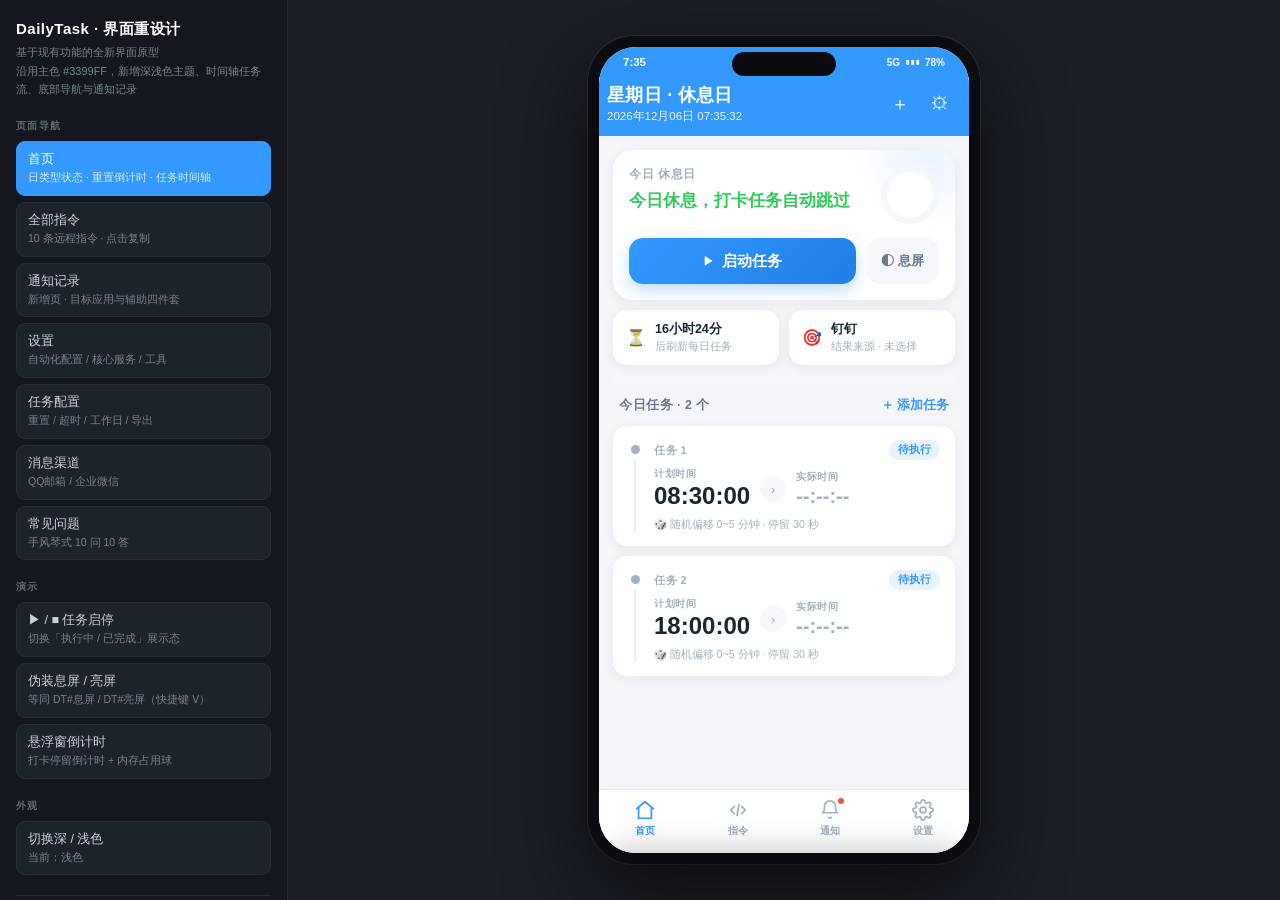
==== commit da681bdd: "refactor(design): 简化演示页面交互逻辑并移除冗余状态校验" ====
--- a/design/index.html
+++ b/design/index.html
@@ -382,18 +382,12 @@
         企业微信</small></button>
     <button id="navQa" onclick="show('qa')">常见问题<small>手风琴式 10 问 10 答</small></button>
 
-    <div class="grp">模拟状态</div>
-    <button onclick="toggleRun()">▶ / ■ 任务执行<small>演示「待执行 → 执行中 → 已完成」</small>
+    <div class="grp">演示</div>
+    <button onclick="toggleRun()">▶ / ■ 任务启停<small>切换「执行中 / 已完成」展示态</small>
     </button>
     <button onclick="toggleMask()">伪装息屏 / 亮屏<small>等同 DT#息屏 / DT#亮屏（快捷键 V）</small>
     </button>
     <button onclick="demoFloat()">悬浮窗倒计时<small>打卡停留倒计时 + 内存占用球</small></button>
-    <div class="row2">
-        <button onclick="devToggle('notice')">监听开关</button>
-        <button onclick="devToggle('capture')">截屏开关</button>
-    </div>
-    <button onclick="devLowBattery()">低电量提醒<small>电量 &lt; 20% 推送，5 分钟节流</small>
-    </button>
 
     <div class="grp">外观</div>
     <button id="themeBtn" onclick="toggleTheme()">切换深 / 浅色<small>当前：浅色</small></button>
@@ -584,8 +578,7 @@
                                     <div class="k">返回截图</div>
                                     <div class="d">开启后，【DT#打卡】倒计时结束会截屏并回传结果</div>
                                 </div>
-                                <label class="sw"><input type="checkbox" id="swRemoteCap"
-                                                         onchange="onRemoteCap(this)"><span
+                                <label class="sw"><input type="checkbox" id="swRemoteCap"><span
                                         class="tr"></span><span class="th"></span></label>
                             </div>
                             <div class="divider"></div>
@@ -1365,37 +1358,31 @@
       });
       $('sheetBody').querySelector('[data-act="cancel"]').addEventListener('click', closeLayers);
     }
-    function addTask(){
-      if(state.running){ toast('任务正在执行，无法添加'); return; }
-      timeWheel('添加任务时间', '08:30:00', v=>{
-        if(state.tasks.some(t=>t.time === v)){ toast('该时间点已存在'); return; }
+    function addOrEditTask(i, v){
+      if(i === null){
         state.tasks.push({time:v});
         state.tasks.sort((a,b)=>a.time.localeCompare(b.time));
-        renderHome(); toast('已添加：<b>'+v+'</b>');
-      });
+        toast('已添加：<b>'+v+'</b>');
+      } else {
+        state.tasks[i].time = v;
+        toast('任务时间已更新');
+      }
+      renderHome();
+    }
+    function addTask(){
+      timeWheel('添加任务时间', '08:30:00', v=>addOrEditTask(null, v));
     }
     function editTask(i){
-      if(state.running){ toast('任务正在执行，无法修改'); return; }
-      timeWheel('修改任务时间', state.tasks[i].time, v=>{
-        if(state.tasks.some((t,k)=>t.time === v && k !== i)){ toast('该时间点已存在'); return; }
-        state.tasks[i].time = v; delete state.actual[i];
-        state.tasks.sort((a,b)=>a.time.localeCompare(b.time));
-        renderHome(); toast('任务时间已更新');
-      });
+      timeWheel('修改任务时间', state.tasks[i].time, v=>addOrEditTask(i, v));
     }
     function confirmDelete(i){
-      if(state.running){ toast('任务正在执行，无法删除'); return; }
       openDialog({
         title:'删除任务',
         msg:'确定删除 <b>'+state.tasks[i].time+'</b> 这个任务吗？删除后不可恢复。',
         center:true,
-        actions:[
-          {t:'取消', cls:'line'},
-          {t:'删除', cls:'', fn:()=>{
-            state.tasks.splice(i,1); state.actual = {};
-            renderHome(); toast('已删除该任务');
-          }}
-        ]
+        actions:[{t:'取消', cls:'line'}, {t:'删除', fn:()=>{
+          state.tasks.splice(i,1); renderHome(); toast('已删除该任务');
+        }}]
       });
     }
 
@@ -1403,71 +1390,28 @@
        8. 设置项交互
        ========================================================== */
     function chooseTargetApp(){
-      const html = TARGET_APPS.map((a,i)=>
-        '<div class="opt'+(i === state.targetApp ? ' sel' : '')+'" data-i="'+i+'">'
-        + '<div class="oi" style="background:'+a.color+'">'+a.short+'</div>'
-        + '<div class="tx">'+a.name+'<small>'+a.pkg+(a.cap ? '' : ' · 仅支持截屏服务')+'</small></div>'
-        + '<div class="ck">✓</div></div>').join('');
-      openSheet('选择目标应用', '钉钉可同时使用通知监听与截屏，其余应用仅支持截屏服务', html);
+      openSheet('选择目标应用', '钉钉可同时使用通知监听与截屏，其余应用仅支持截屏服务',
+        TARGET_APPS.map((a,i)=>
+          '<div class="opt'+(i === state.targetApp ? ' sel' : '')+'" data-i="'+i+'">'
+          + '<div class="oi" style="background:'+a.color+'">'+a.short+'</div>'
+          + '<div class="tx">'+a.name+'<small>'+a.pkg+(a.cap ? '' : ' · 仅支持截屏服务')+'</small></div>'
+          + '<div class="ck">✓</div></div>').join(''));
       Array.from($('sheetBody').children).forEach(el=>{
         el.addEventListener('click', ()=>{
-          const i = +el.dataset.i, app = TARGET_APPS[i];
-          closeLayers();
-          if(!app.cap){
-            if(!state.svc.capture){
-              toast('请先打开截屏服务');
-              state.resultSource = -1; renderHome(); return;
-            }
-            state.targetApp = i; state.resultSource = 1;
-            renderHome(); toast('已切换到 <b>'+app.name+'</b>，结果来源自动设为截屏服务'); return;
-          }
-          state.targetApp = i;
-          if(state.svc.notice) state.resultSource = 0;
-          else if(state.svc.capture) state.resultSource = 1;
-          else { state.resultSource = -1; renderHome(); toast('请先打开通知监听或截屏服务'); return; }
-          renderHome(); toast('目标应用：<b>'+app.name+'</b>');
+          state.targetApp = +el.dataset.i;
+          closeLayers(); renderHome();
+          toast('目标应用：<b>'+TARGET_APPS[state.targetApp].name+'</b>');
         });
       });
     }
-    function pickSource(n){
-      if(n === 0 && TARGET_APPS[state.targetApp].name !== '钉钉'){
-        toast('仅钉钉支持通知监听'); return;
-      }
-      if(n === 1 && !state.svc.capture){ toast('请先打开截屏服务'); return; }
-      if(n === 0 && !state.svc.notice){ toast('请先打开通知监听服务'); return; }
-      state.resultSource = n; renderHome();
-      toast('结果来源：<b>' + (n ? '截屏服务' : '通知监听') + '</b>');
-    }
-    function onRemoteCap(el){
-      if(el.checked && !state.svc.capture){
-        el.checked = false; toast('请先打开截屏服务'); return;
-      }
-      toast(el.checked ? '远程打卡将返回截图' : '已关闭返回截图');
-    }
+    function pickSource(n){ state.resultSource = n; renderHome(); }
     function askService(k){
-      const map = {
-        floating:{n:'悬浮权限', req:'android.permission.SYSTEM_ALERT_WINDOW'},
-        notice:{n:'通知监听', req:'BIND_NOTIFICATION_LISTENER_SERVICE'},
-        capture:{n:'截屏服务', req:'FOREGROUND_SERVICE_MEDIA_PROJECTION'}
-      }[k];
-      if(state.svc[k]){ toast('核心服务，无法关闭'); return; }
       openDialog({
-        title:'开启' + map.n,
-        msg:'该权限需在系统设置中授予：<br/><span style="color:var(--brand)">' + map.req + '</span>',
-        actions:[
-          {t:'稍后再说', cls:'line'},
-          {t:'前往开启', fn:()=>{
-            loading(true, '正在唤起系统授权…');
-            setTimeout(()=>{ loading(false); state.svc[k] = true; renderHome(); toast(map.n + '已开启'); }, 1200);
-          }}
-        ]
-      });
-    }
-    function devToggle(k){
-      state.svc[k] = !state.svc[k];
-      if(!state.svc.capture && state.resultSource === 1) state.resultSource = TARGET_APPS[state.targetApp].cap && state.svc.notice ? 0 : -1;
-      if(!state.svc.notice && state.resultSource === 0) state.resultSource = state.svc.capture ? 1 : -1;
-      renderHome();
+        title:'核心服务',
+        msg:'这是核心服务，开启后无法在本页关闭。',
+        center:true,
+        actions:[{t:'知道了'}]
+      });
     }
 
     /* ==========================================================
@@ -1482,62 +1426,35 @@
         el.addEventListener('click', ()=>{
           const v = +el.dataset.v;
           closeLayers();
-          if(v < 0){
-            editText(title, desc, key, 'num');
-            return;
-          }
+          if(v < 0){ editText(title, desc, key, 'num'); return; }
           applyValue(key, v);
         });
       });
     }
-    function applyValue(key, v){
-      if(key === 'resetHour'){
-        if(v < 0 || v > 23){ toast('请输入 0 ~ 23 之间的小时数'); return; }
-        state.resetHour = v;
-      } else if(key === 'timeout'){
-        if(!(v > 0)){ toast('超时时间必须大于 0 秒'); return; }
-        state.timeout = v;
-      } else if(key === 'command'){
-        if(!v){ toast('任务口令不能为空'); return; }
-        state.command = v;
-      } else if(key === 'timeRange'){
-        if(v < 5){ toast('时间范围不能小于 5 分钟'); return; }
-        state.timeRange = v;
-      }
-      renderHome(); renderTasks();
-    }
+    function applyValue(key, v){ state[key] = v; state.random = $('swRandom').checked; renderHome(); }
     function editText(title, desc, key, type){
       openDialog({
         title:title, msg:desc,
-        extra:'<input class="inp" id="dlgInput" value="'+ (type === 'num' ? state[key] : (key === 'command' ? state.command : '')) +'" placeholder="'+(type === 'num' ? '请输入数字' : '请输入内容')+'">',
+        extra:'<input class="inp" id="dlgInput" value="'+state[key]+'" placeholder="'+(type === 'num' ? '请输入数字' : '请输入内容')+'">',
         actions:[
           {t:'取消', cls:'line'},
-          {t:'确定', fn:()=>{
-            const raw = $('dlgInput').value.trim();
-            if(type === 'num'){
-              if(!/^\d+$/.test(raw)){ toast('请输入合法数字'); return; }
-              applyValue(key, parseInt(raw, 10));
-            } else { applyValue(key, raw); }
-          }}
+          {t:'确定', fn:()=>applyValue(key, type === 'num' ? +$('dlgInput').value : $('dlgInput').value.trim())}
         ],
         after:()=>{ const i = $('dlgInput'); if(i){ i.focus(); } }
       });
     }
     function chooseWorkdays(){
-      const picked = state.workdays.slice();
       const html = '<div class="days">' + DAY_LABELS.map((d,i)=>
-        '<button class="'+(picked.includes(i) ? 'on' : '')+'" data-i="'+i+'">'+d+'</button>').join('') + '</div>'
-        + '<div class="hintline">至少保留一天，七天全选时按「每天」处理</div>';
+        '<button class="'+(state.workdays.includes(i) ? 'on' : '')+'" data-i="'+i+'">'+d+'</button>').join('') + '</div>'
+        + '<div class="hintline">七天全选时按「每天」处理</div>';
       openDialog({
         title:'工作日设置', msg:'仅在选中日执行整套任务',
         extra:html,
         actions:[
           {t:'取消', cls:'line'},
           {t:'确定', fn:()=>{
-            const arr = Array.from($('dlgExtra').querySelectorAll('.days button'))
+            state.workdays = Array.from($('dlgExtra').querySelectorAll('.days button'))
               .filter(b=>b.classList.contains('on')).map(b=>+b.dataset.i);
-            if(!arr.length){ toast('至少选择一天'); return; }
-            state.workdays = arr; state.actual = {};
             renderHome(); toast('工作日已更新：<b>'+dayLabel()+'</b>');
           }}
         ],
@@ -1553,149 +1470,47 @@
     /* ==========================================================
        10. 消息渠道 / 导入导出 / 工具
        ========================================================== */
-    function buildConfigJSON(){
-      return JSON.stringify({
-        resetTime:state.resetHour, overtime:state.timeout, timeRange:state.timeRange,
-        msgChannel:state.channel, targetApp:state.targetApp,
-        remoteCommand:state.command, msgTitle:$('inTitle').value || '打卡结果通知',
-        wxKey:$('inWxKey').value, customWorkdays:state.workdays.map(i=>i+1).join(','),
-        detectGesture:$('swGesture').checked, backToHome:$('swBackHome').checked,
-        autoRecycle:$('swAutoLoop').checked, randomTime:state.random,
-        skipHoliday:state.skipHoliday, savePower:$('swPower').checked,
-        email:[$('inOutbox').value, $('inAuth').value, $('inInbox').value],
-        tasks:state.tasks
-      }, null, 2);
+    function setChannel(n){
+      state.channel = n; renderHome();
+      $('wxState').textContent = n === 1 ? '已启用' : '未启用';
+      $('wxState').className = 'chip' + (n === 1 ? ' green' : '');
+      $('mailState').textContent = n === 0 ? '已启用' : '未启用';
+      $('mailState').className = 'chip' + (n === 0 ? ' green' : '');
     }
     function exportConfig(){
-      const json = buildConfigJSON();
       openSheet('导出配置', '共 ' + state.tasks.length + ' 个任务，选择分享目标',
         [['QQ','#12B7F5'],['微信','#2BAF5B'],['TIM','#2A8CF5'],['支付宝','#1678FF'],['复制到剪贴板','#8A97A5']]
           .map(a=>'<div class="opt"><div class="oi" style="background:'+a[1]+'">'+a[0].slice(0,1)+'</div>'
             + '<div class="tx">'+a[0]+'</div><div class="chev"></div></div>').join(''));
       Array.from($('sheetBody').children).forEach(el=>{
-        el.addEventListener('click', ()=>{
-          closeLayers();
-          navigator.clipboard && navigator.clipboard.writeText(json);
-          toast('配置已' + (el.innerText.includes('复制') ? '复制到剪贴板' : '分享到 ' + el.innerText.trim()));
-        });
-      });
-    }
-    function importConfig(){
-      openDialog({
-        title:'导入任务', msg:'粘贴由本软件导出的 JSON 配置',
-        extra:'<textarea class="inp" id="dlgInput" rows="5" style="resize:none;font-size:11px" placeholder=\'{"tasks":[{"time":"08:30:00"}]}\'></textarea>',
-        actions:[
-          {t:'取消', cls:'line'},
-          {t:'导入', fn:()=>{
-            let data = null;
-            try{ data = JSON.parse($('dlgInput').value); }
-            catch(e){ toast('JSON 解析失败'); return; }
-            if(data.tasks) data.tasks.forEach(t=>{ if(/^([01]\d|2[0-3]):[0-5]\d:[0-5]\d$/.test(t.time)) state.tasks.push({time:t.time}); });
-            state.tasks.sort((a,b)=>a.time.localeCompare(b.time));
-            if(typeof data.resetTime === 'number') state.resetHour = Math.max(0, Math.min(23, data.resetTime));
-            if(typeof data.overtime === 'number' && data.overtime > 0) state.timeout = data.overtime;
-            if(typeof data.timeRange === 'number') state.timeRange = Math.max(5, data.timeRange);
-            if(typeof data.targetApp === 'number') state.targetApp = Math.max(0, Math.min(3, data.targetApp));
-            renderHome(); toast('导入成功，共 ' + state.tasks.length + ' 个任务');
-          }}
-        ]
-      });
-    }
-    function sendWxTest(){
-      const key = $('inWxKey').value.trim();
-      if(!key){ shake($('inWxKey')); toast('请先填写 Webhook key'); return; }
-      loading(true, '正在推送企业微信…');
-      setTimeout(()=>{
-        loading(false);
-        state.channel = 1; renderHome();
-        $('wxState').textContent = '已启用'; $('wxState').className = 'chip green';
-        $('mailState').textContent = '未启用'; $('mailState').className = 'chip';
-        toast('企业微信推送成功（errcode: 0）');
-      }, 1200);
-    }
-    function sendMailTest(){
-      const o = $('inOutbox').value.trim(), a = $('inAuth').value.trim(), i = $('inInbox').value.trim();
-      if(!o || !a || !i){ toast('发件箱 / 授权码 / 收件箱不能为空'); return; }
-      loading(true, '正在发送测试邮件…');
-      setTimeout(()=>{
-        loading(false);
-        state.channel = 0; renderHome();
-        $('mailState').textContent = '已启用'; $('mailState').className = 'chip green';
-        $('wxState').textContent = '未启用'; $('wxState').className = 'chip';
-        toast('邮件已发送至 <b>'+i+'</b>');
-      }, 1500);
-    }
-    function shake(el){
-      el.focus();
-      el.style.transition = 'transform .12s';
-      el.style.transform = 'translateX(-6px)';
-      setTimeout(()=>el.style.transform = 'translateX(6px)', 120);
-      setTimeout(()=>el.style.transform = 'none', 240);
-    }
-    function openTest(){
-      const app = TARGET_APPS[state.targetApp];
-      loading(true, '正在唤起 ' + app.name + '…');
-      setTimeout(()=>{ loading(false); toast('已唤起 <b>'+app.name+'</b>（'+app.pkg+'）'); }, 900);
-    }
-    function captureTest(){
-      if(!state.svc.capture){ toast('请先打开截屏服务'); return; }
-      loading(true, '正在截取屏幕…');
-      setTimeout(()=>{ loading(false); toast('截图成功，已发送标题为「邮箱测试」的邮件'); }, 1300);
-    }
+        el.addEventListener('click', ()=>{ closeLayers(); toast('已分享到 <b>'+el.innerText.trim()+'</b>'); });
+      });
+    }
+    function importConfig(){ toast('粘贴导出的 JSON 即可还原全部配置与任务'); }
+    function sendWxTest(){ setChannel(1); toast('企业微信推送成功（errcode: 0）'); }
+    function sendMailTest(){ setChannel(0); toast('测试邮件已发送'); }
+    function openTest(){ toast('已唤起 <b>'+TARGET_APPS[state.targetApp].name+'</b>'); }
+    function captureTest(){ toast('截图成功，已按「邮箱测试」发送'); }
     function updateHoliday(){
-      loading(true, '正在同步节假日数据…');
-      setTimeout(()=>{
-        loading(false);
-        const d = new Date();
-        $('holidayDesc').textContent = '上次同步：' + d.getFullYear() + '-' + pad2(d.getMonth()+1) + '-' + pad2(d.getDate()) + ' · 数据源 chinese-days';
-        toast('节假日数据已更新至 ' + (d.getFullYear()) + ' 年');
-      }, 1600);
-    }
-    function devLowBattery(){
-      toast('已推送「低电量提醒」：当前电量 ' + state.battery + '%');
+      const d = new Date();
+      $('holidayDesc').textContent = '上次同步：' + d.getFullYear() + '-' + pad2(d.getMonth()+1) + '-' + pad2(d.getDate()) + ' · 数据源 chinese-days';
+      toast('节假日数据已更新');
     }
 
     /* ==========================================================
        11. 执行流程模拟 / 悬浮窗 / 蒙层
        ========================================================== */
-    let runTimer = null, floatTimer = null;
     function toggleRun(){
+      state.running = !state.running;
       if(state.running){
-        clearTimeout(runTimer); state.running = false; state.curIdx = -1;
-        hideFloat(); renderHome(); toast('任务已终止'); return;
-      }
-      if(!state.tasks.length){ toast('请先添加任务时间点'); return; }
-      if(state.resultSource < 0){ toast('请先在设置中选择结果来源'); return; }
-      if(TARGET_APPS[state.targetApp].cap === false && state.resultSource !== 1){ toast('该目标应用仅支持截屏服务'); return; }
-      state.running = true; state.curIdx = -1; state.actual = {};
-      renderHome();
-      toast('任务已启动，共 ' + state.tasks.length + ' 个');
-      nextTask();
-    }
-    function nextTask(){
-      state.curIdx++;
-      if(state.curIdx >= state.tasks.length){
-        state.running = false; state.curIdx = -1;
-        hideFloat(); renderHome();
-        toast('今日任务已全部执行完毕，结果已推送');
-        return;
+        state.curIdx = 0;
+        state.actual = {};
+        showFloat(state.timeout);
+        toast('任务已启动，共 ' + state.tasks.length + ' 个');
+      } else {
+        state.curIdx = -1; state.actual = {}; hideFloat(); toast('任务已终止');
       }
       renderHome();
-      const t = state.tasks[state.curIdx];
-      toast('正在唤起 <b>'+TARGET_APPS[state.targetApp].name+'</b> 执行 ' + t.time + ' 的任务');
-      showFloat(Math.min(state.timeout, 12));
-      runTimer = setTimeout(()=>{
-        const now = new Date();
-        state.actual[state.curIdx] = pad2(now.getHours())+':'+pad2(now.getMinutes())+':'+pad2(now.getSeconds());
-        NOTICES.unshift({
-          pkg:TARGET_APPS[state.targetApp].pkg, t:'考勤打卡',
-          m: state.resultSource === 1 ? '已截取打卡页面，结果稍后推送' : '你已经打卡成功，打卡时间 ' + pad2(now.getHours()) + ':' + pad2(now.getMinutes()) + '，很棒！',
-          ts: now.toISOString().slice(0,19).replace('T',' '), key:true
-        });
-        renderNotices();
-        hideFloat();
-        nextTask();
-      }, 2400);
     }
     let fwTick = null;
     function showFloat(sec){
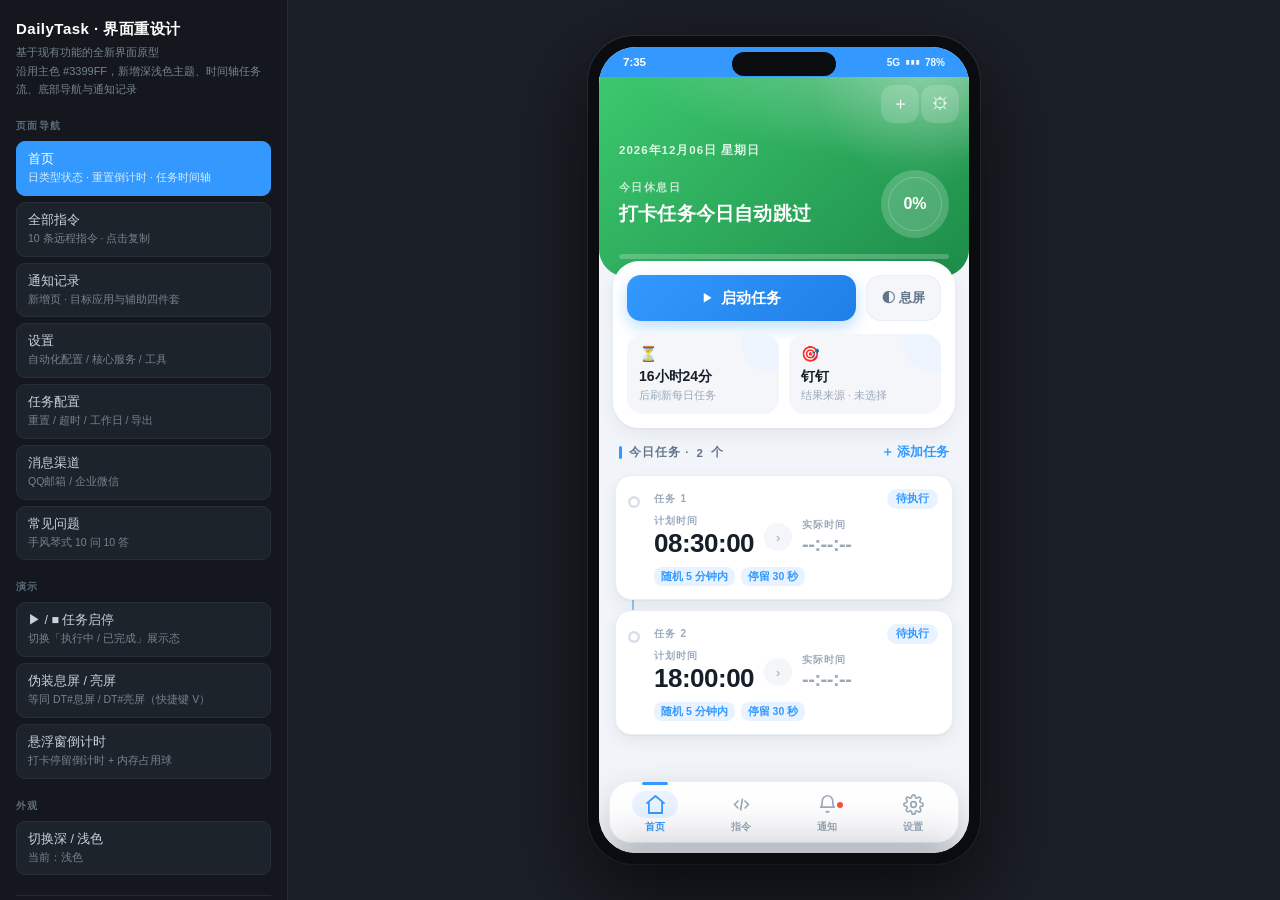
==== commit 231636a7: "feat(design): 优化首页视觉层级与组件细节样式" ====
--- a/design/index.html
+++ b/design/index.html
@@ -10,45 +10,59 @@
            ========================================================== */
         :root{
           --brand:#3399FF;
-          --brand-600:#1f7fe6;
-          --brand-soft:#e9f3ff;
-          --green:#32C95C;
-          --green-soft:#e7f8ed;
-          --red:#FF4D3D;
-          --red-soft:#ffeceb;
-          --amber:#FFA317;
-          --amber-soft:#fff3dd;
-          --bg:#F3F5F8;
+          --brand-600:#1F7FE6;
+          --brand-700:#0F63C4;
+          --brand-soft:#E9F3FF;
+          --green:#2FBF5C;
+          --green-soft:#E6F8ED;
+          --red:#F9503E;
+          --red-soft:#FFEBE9;
+          --amber:#FF9F17;
+          --amber-soft:#FFF2DC;
+          --bg:#F1F4F8;
           --card:#FFFFFF;
-          --txt:#1A2733;
-          --txt-2:#68798C;
-          --txt-3:#A2B0BF;
-          --line:#EAEEF3;
-          --field:#F5F7FA;
-          --r-lg:20px;
-          --r-md:14px;
-          --sh:0 2px 12px rgba(26,39,51,.06);
-          --sh-lg:0 10px 30px rgba(26,39,51,.14);
+          --card-2:#FBFCFE;
+          --txt:#151E29;
+          --txt-2:#63748A;
+          --txt-3:#9AA9BA;
+          --line:#E9EEF4;
+          --line-2:#D6DFEA;
+          --field:#F4F6FA;
+          --tab:rgba(255,255,255,.88);
+          --hero-a:#3C9BFF;
+          --hero-b:#0F63C4;
+          --r-xl:26px;
+          --r-lg:22px;
+          --r-md:16px;
+          --r-sm:12px;
+          --sh:0 1px 2px rgba(16,24,40,.04),0 6px 18px rgba(16,24,40,.06);
+          --sh-lg:0 18px 46px rgba(16,24,40,.18);
         }
         html[data-theme="dark"]{
-          --brand:#4FA6FF;
-          --brand-600:#2f86e0;
-          --brand-soft:#14263A;
-          --green:#3AD672;
-          --green-soft:#122A1C;
-          --red:#FF6558;
-          --red-soft:#2C1715;
-          --amber:#FFB43A;
-          --amber-soft:#2A2113;
-          --bg:#0E1116;
-          --card:#161B22;
-          --txt:#E7EEF6;
-          --txt-2:#93A3B5;
-          --txt-3:#6A7987;
-          --line:#222A34;
-          --field:#1C232C;
-          --sh:0 2px 12px rgba(0,0,0,.35);
-          --sh-lg:0 10px 30px rgba(0,0,0,.5);
+          --brand:#5AA9FF;
+          --brand-600:#2E86E8;
+          --brand-700:#1B69C4;
+          --brand-soft:#13253B;
+          --green:#3BD07A;
+          --green-soft:#11291C;
+          --red:#FF6A5A;
+          --red-soft:#2B1614;
+          --amber:#FFB63E;
+          --amber-soft:#2B2112;
+          --bg:#07090C;
+          --card:#11161C;
+          --card-2:#141A21;
+          --txt:#E9F1F9;
+          --txt-2:#94A5B8;
+          --txt-3:#6C7C8E;
+          --line:#1D242C;
+          --line-2:#28313B;
+          --field:#161C23;
+          --tab:rgba(17,22,28,.88);
+          --hero-a:#2E86E8;
+          --hero-b:#0B3E86;
+          --sh:0 1px 2px rgba(0,0,0,.4),0 8px 24px rgba(0,0,0,.42);
+          --sh-lg:0 20px 50px rgba(0,0,0,.6);
         }
         *{box-sizing:border-box;-webkit-tap-highlight-color:transparent}
         html,body{height:100%}
@@ -102,35 +116,59 @@
           transition:transform .3s cubic-bezier(.32,.72,0,1),opacity .3s ease,visibility .3s;
         }
         .page.show{transform:none;opacity:1;visibility:visible;pointer-events:auto}
-        .page.has-tab{padding-bottom:64px}
+        .page.has-tab{padding-bottom:86px}
         .scroll{flex:1;overflow-y:auto;overscroll-behavior:contain}
         .scroll::-webkit-scrollbar{width:0}
 
         /* ==========================================================
            4. 顶栏
            ========================================================== */
-        .appbar{flex:0 0 auto;background:var(--brand);color:#fff;padding:6px 10px 12px 6px;display:flex;align-items:center;gap:2px;min-height:54px}
-        .appbar .nav{width:38px;height:38px;display:flex;align-items:center;justify-content:center;border-radius:50%;cursor:pointer;font-size:19px;flex:0 0 auto}
-        .appbar .nav:active,.appbar .act:active{background:rgba(255,255,255,.2)}
-        .appbar .ttl{flex:1;min-width:0;padding-left:2px}
-        .appbar .ttl .t{font-size:18px;font-weight:700;letter-spacing:.3px}
-        .appbar .ttl .s{font-size:11.5px;opacity:.9;margin-top:2px;font-variant-numeric:tabular-nums}
-        .appbar .act{width:38px;height:38px;display:flex;align-items:center;justify-content:center;border-radius:50%;cursor:pointer;font-size:18px;flex:0 0 auto}
+        .appbar{
+          flex:0 0 auto;color:#fff;padding:6px 10px 12px 6px;display:flex;align-items:center;gap:2px;min-height:54px;
+          background:linear-gradient(120deg,var(--hero-a),var(--hero-b));position:relative;z-index:6;
+          transition:background .25s,box-shadow .25s;
+        }
+        .appbar::after{content:"";position:absolute;inset:0;background:radial-gradient(130% 100% at 86% 0%,rgba(255,255,255,.24),transparent 58%);pointer-events:none}
+        .appbar .nav,.appbar .act{
+          width:38px;height:38px;display:flex;align-items:center;justify-content:center;border-radius:13px;cursor:pointer;
+          font-size:19px;flex:0 0 auto;background:rgba(255,255,255,.16);transition:.16s;position:relative;z-index:1;
+        }
+        .appbar .act{font-size:17px}
+        .appbar .nav:active,.appbar .act:active{transform:scale(.92);background:rgba(255,255,255,.3)}
+        .appbar .ttl{flex:1;min-width:0;padding-left:6px;position:relative;z-index:1}
+        .appbar .ttl .t{font-size:18px;font-weight:800;letter-spacing:.2px}
+        .appbar .ttl .s{font-size:11.5px;opacity:.85;margin-top:2px;font-variant-numeric:tabular-nums}
+
+        /* 首页：顶栏叠在渐变状态区之上，滚动后实体化 */
+        #page-home .appbar{position:absolute;left:0;right:0;top:0;background:transparent;box-shadow:none}
+        #page-home .appbar::after{display:none}
+        #page-home .appbar .ttl .t,#page-home .appbar .ttl .s{opacity:0;transform:translateY(8px);transition:.25s}
+        #page-home .appbar.solid{background:linear-gradient(120deg,var(--hero-a),var(--hero-b));box-shadow:0 10px 24px rgba(15,99,196,.24)}
+        #page-home .appbar.solid .ttl .t,#page-home .appbar.solid .ttl .s{opacity:1;transform:none}
 
         /* ==========================================================
            5. 通用组件
            ========================================================== */
         .pad{padding:14px}
         .card{background:var(--card);border-radius:var(--r-lg);box-shadow:var(--sh);overflow:hidden}
-        .sec-title{display:flex;align-items:center;justify-content:space-between;padding:4px 6px 8px}
-        .sec-title .l{font-size:12.5px;font-weight:700;color:var(--txt-2);letter-spacing:.5px}
-        .sec-title .r{font-size:12.5px;color:var(--brand);cursor:pointer;font-weight:600}
+        .sec-title{display:flex;align-items:center;justify-content:space-between;padding:10px 6px 8px}
+        .sec-title .l{
+          font-size:11.5px;font-weight:800;color:var(--txt-2);letter-spacing:1px;
+          display:flex;align-items:center;gap:7px;
+        }
+        .sec-title .l::before{content:"";width:3px;height:13px;border-radius:3px;background:var(--brand)}
+        .sec-title .r{font-size:12.5px;color:var(--brand);cursor:pointer;font-weight:700}
+        .sec-title .r:active{opacity:.6}
         .divider{height:1px;background:var(--line);margin:0 16px}
         .divider.full{margin:0}
 
         .it{display:flex;align-items:center;gap:12px;padding:13px 16px;background:var(--card);cursor:pointer;transition:background .15s}
         .it:active{background:var(--field)}
-        .it .ico{width:34px;height:34px;border-radius:11px;flex:0 0 auto;display:flex;align-items:center;justify-content:center;font-size:16px;background:var(--brand-soft);color:var(--brand);font-weight:700}
+        .it .ico{
+          width:36px;height:36px;border-radius:12px;flex:0 0 auto;display:flex;align-items:center;justify-content:center;
+          font-size:16px;background:var(--brand-soft);color:var(--brand);font-weight:700;
+          box-shadow:inset 0 0 0 1px rgba(51,153,255,.12);
+        }
         .it .ico.g{background:var(--green-soft);color:var(--green)}
         .it .ico.r{background:var(--red-soft);color:var(--red)}
         .it .ico.a{background:var(--amber-soft);color:var(--amber)}
@@ -183,18 +221,29 @@
         /* ==========================================================
            6. 首页
            ========================================================== */
-        .hero{margin:14px 14px 0;background:var(--card);border-radius:var(--r-lg);box-shadow:var(--sh);padding:16px;position:relative;overflow:hidden}
-        .hero .halo{position:absolute;width:160px;height:160px;border-radius:50%;top:-78px;right:-56px;background:radial-gradient(circle,var(--brand-soft),transparent 70%)}
-        .hero .top{display:flex;align-items:flex-start;gap:12px;position:relative}
-        .hero .big{flex:1;min-width:0}
-        .hero .day{font-size:12px;color:var(--txt-3);font-weight:700;letter-spacing:.6px}
-        .hero .st{font-size:16.5px;font-weight:700;color:var(--txt);margin-top:6px;line-height:1.45}
-        .hero .st.skip{color:var(--green)}
-        .hero .st.run{color:var(--brand)}
-        .hero .ring{width:58px;height:58px;border-radius:50%;flex:0 0 auto;display:flex;align-items:center;justify-content:center;background:conic-gradient(var(--brand) var(--p,0%),var(--field) 0);position:relative}
-        .hero .ring::after{content:"";position:absolute;inset:6px;border-radius:50%;background:var(--card)}
-        .hero .ring b{position:relative;font-size:14px;color:var(--txt);font-weight:800;font-variant-numeric:tabular-nums}
-        .hero .bar{margin-top:14px;display:flex;gap:10px}
+        .hhead{
+          position:relative;padding:66px 20px 18px;color:#fff;overflow:hidden;
+          border-radius:0 0 28px 28px;background:linear-gradient(140deg,var(--hero-a),var(--hero-b));
+          transition:background .4s;
+        }
+        .hhead::before{content:"";position:absolute;inset:0;background:radial-gradient(130% 90% at 86% -12%,rgba(255,255,255,.32),transparent 60%)}
+        .hhead .aur{position:absolute;width:240px;height:240px;right:-80px;top:-130px;border-radius:50%;background:radial-gradient(circle,rgba(255,255,255,.26),transparent 70%)}
+        .hhead.skip{background:linear-gradient(140deg,#3CC86E,#1D8C49)}
+        .hhead .hh-date{position:relative;z-index:1;font-size:11.5px;font-weight:700;letter-spacing:1px;opacity:.85;font-variant-numeric:tabular-nums}
+        .hhead .hh-row{display:flex;align-items:center;gap:14px;margin-top:12px;position:relative;z-index:1}
+        .hhead .hh-txt{flex:1;min-width:0}
+        .hhead .hh-day{font-size:10.5px;font-weight:800;letter-spacing:1.4px;opacity:.72}
+        .hhead .hh-st{font-size:19px;font-weight:800;margin-top:6px;line-height:1.4;letter-spacing:.2px}
+
+        .ring{width:58px;height:58px;border-radius:50%;flex:0 0 auto;display:flex;align-items:center;justify-content:center;background:conic-gradient(var(--brand) var(--p,0%),var(--field) 0);position:relative}
+        .ring::after{content:"";position:absolute;inset:6px;border-radius:50%;background:var(--card)}
+        .ring b{position:relative;z-index:1;font-size:14px;color:var(--txt);font-weight:800;font-variant-numeric:tabular-nums}
+        .ring.lg{width:68px;height:68px;background:conic-gradient(rgba(255,255,255,.95) var(--p,0%),rgba(255,255,255,.2) 0)}
+        #heroRing::after{inset:7px;background:transparent;box-shadow:inset 0 0 0 1px rgba(255,255,255,.22)}
+        .ring.lg b{font-size:16px;color:#fff}
+
+        .hero{margin:-16px 14px 0;background:var(--card);border-radius:var(--r-xl);box-shadow:var(--sh);padding:14px;position:relative;z-index:2}
+        .hero .bar{display:flex;gap:10px}
         .run-btn{
           flex:1;border:none;cursor:pointer;font-family:inherit;height:46px;border-radius:14px;font-size:15px;font-weight:700;color:#fff;
           display:flex;align-items:center;justify-content:center;gap:8px;transition:.15s;
@@ -203,83 +252,146 @@
         .run-btn.stop{background:linear-gradient(135deg,#FF6A5C,#E92E1B);box-shadow:0 6px 16px rgba(255,77,61,.3)}
         .run-btn:active{transform:scale(.98)}
         .run-btn .gl{font-size:11px}
-        .tick-btn{border:none;cursor:pointer;font-family:inherit;height:46px;padding:0 15px;border-radius:14px;background:var(--field);color:var(--txt-2);font-size:13px;font-weight:600;flex:0 0 auto}
-
-        .meta-row{display:flex;gap:10px;margin:10px 14px 0}
-        .meta{flex:1;background:var(--card);border-radius:var(--r-md);box-shadow:var(--sh);padding:11px 13px;display:flex;align-items:center;gap:9px;min-width:0}
-        .meta .em{font-size:16px}
-        .meta .n{font-size:12.5px;font-weight:700;color:var(--txt);font-variant-numeric:tabular-nums;overflow:hidden;text-overflow:ellipsis;white-space:nowrap}
-        .meta .l{font-size:10.5px;color:var(--txt-3);margin-top:2px}
+        .tick-btn{
+          border:none;cursor:pointer;font-family:inherit;height:46px;padding:0 16px;border-radius:15px;flex:0 0 auto;
+          background:var(--field);color:var(--txt-2);font-size:13px;font-weight:700;
+          box-shadow:inset 0 0 0 1px var(--line);transition:.16s;
+        }
+        .tick-btn:active{transform:scale(.96);background:var(--brand-soft);color:var(--brand)}
+
+        .stat-row{display:flex;gap:10px;margin-top:13px}
+        .stat{flex:1;background:var(--field);border-radius:var(--r-md);padding:11px 12px;min-width:0;position:relative;overflow:hidden}
+        .stat::after{content:"";position:absolute;right:-20px;top:-20px;width:58px;height:58px;border-radius:50%;background:var(--brand-soft);opacity:.6}
+        .stat .si{font-size:15px;position:relative;z-index:1}
+        .stat .sv{
+          font-size:14px;font-weight:800;color:var(--txt);margin-top:5px;position:relative;z-index:1;
+          font-variant-numeric:tabular-nums;overflow:hidden;text-overflow:ellipsis;white-space:nowrap;
+        }
+        .stat .sl{font-size:10.5px;color:var(--txt-3);margin-top:3px;position:relative;z-index:1}
+
         .progress{margin:12px 14px 0;height:6px;border-radius:6px;background:var(--field);overflow:hidden}
         .progress i{display:block;height:100%;border-radius:6px;background:linear-gradient(90deg,var(--brand),var(--green));transition:width .5s ease}
-
-        .tasks{padding:0 14px 16px}
-        .task{display:flex;gap:12px;background:var(--card);border-radius:var(--r-md);box-shadow:var(--sh);padding:13px 14px;margin-top:10px;cursor:pointer;border:1.5px solid transparent;transition:.2s}
-        .task.done{opacity:.6}
-        .task.now{border-color:var(--brand);box-shadow:0 6px 18px rgba(51,153,255,.18)}
-        .task:active{transform:scale(.99)}
-        .task .tl{width:14px;flex:0 0 auto;display:flex;flex-direction:column;align-items:center;padding-top:5px}
-        .task .tl .d{width:9px;height:9px;border-radius:50%;background:var(--txt-3)}
-        .task .tl .ln{flex:1;width:1.5px;background:var(--line);margin-top:6px}
-        .task.done .tl .d{background:var(--green)}
-        .task.now .tl .d{background:var(--brand);box-shadow:0 0 0 4px var(--brand-soft)}
-        .task .bd{flex:1;min-width:0}
+        .progress.ghost{margin:16px 0 0;height:5px;background:rgba(255,255,255,.22)}
+        .progress.ghost i{background:linear-gradient(90deg,rgba(255,255,255,.95),rgba(255,255,255,.55))}
+
+        .tasks{padding:2px 16px 16px;position:relative}
+        .tasks::before{
+          content:"";position:absolute;left:33px;top:38px;bottom:46px;width:2px;border-radius:2px;
+          background:linear-gradient(180deg,var(--brand),var(--line));
+        }
+        .tasks.empty-list::before{display:none}
+        .task{
+          position:relative;background:var(--card);border-radius:var(--r-md);box-shadow:var(--sh);
+          padding:13px 14px 13px 38px;margin-top:10px;cursor:pointer;border:1px solid var(--line);
+          transition:transform .18s,box-shadow .18s,opacity .18s,border-color .18s;
+        }
+        .task::before{
+          content:"";position:absolute;left:12px;top:20px;width:12px;height:12px;border-radius:50%;z-index:2;
+          background:var(--card);box-shadow:inset 0 0 0 2.5px var(--line-2);transition:.2s;
+        }
+        .task.done{opacity:.62}
+        .task.done::before{box-shadow:inset 0 0 0 6px var(--green)}
+        .task.now{border-color:var(--brand);box-shadow:0 10px 24px rgba(51,153,255,.16)}
+        .task.now::before{box-shadow:inset 0 0 0 6px var(--brand),0 0 0 5px var(--brand-soft)}
+        .task:active{transform:scale(.985)}
         .task .hd{display:flex;align-items:center;justify-content:space-between;gap:8px}
-        .task .hd .idx{font-size:11px;color:var(--txt-3);font-weight:700;letter-spacing:.5px}
-        .task .tm{display:flex;align-items:center;gap:10px;margin-top:7px}
-        .task .tm .c .cap{font-size:10px;color:var(--txt-3);font-weight:700;letter-spacing:.6px}
-        .task .tm .c .v{font-size:24px;font-weight:800;color:var(--txt);font-variant-numeric:tabular-nums;line-height:1.25}
+        .task .hd .idx{font-size:10px;color:var(--txt-3);font-weight:800;letter-spacing:1.2px}
+        .task .tm{display:flex;align-items:center;gap:10px;margin-top:6px}
+        .task .tm .c .cap{font-size:9.5px;color:var(--txt-3);font-weight:800;letter-spacing:1px}
+        .task .tm .c .v{font-size:26px;font-weight:800;color:var(--txt);font-variant-numeric:tabular-nums;line-height:1.2;letter-spacing:-.5px}
         .task .tm .c.act .v{font-size:20px;color:var(--txt-3)}
         .task.now .tm .c.act .v{color:var(--brand)}
-        .task .arw{width:26px;height:26px;border-radius:50%;background:var(--field);display:flex;align-items:center;justify-content:center;color:var(--txt-3);font-size:13px;flex:0 0 auto;transition:transform .3s}
+        .task .arw{width:28px;height:28px;border-radius:50%;background:var(--field);display:flex;align-items:center;justify-content:center;color:var(--txt-3);font-size:13px;flex:0 0 auto;transition:transform .3s,background .3s}
         .task.now .arw{transform:rotate(90deg);color:var(--brand);background:var(--brand-soft)}
-        .task .src{font-size:10.5px;color:var(--txt-3);margin-top:7px}
+        .task .src{font-size:10.5px;color:var(--txt-3);margin-top:8px;display:flex;align-items:center;gap:6px;flex-wrap:wrap}
+        .task .src em{font-style:normal;color:var(--brand);background:var(--brand-soft);padding:2.5px 7px;border-radius:8px;font-weight:700}
 
         .empty{flex:1;display:flex;flex-direction:column;align-items:center;justify-content:center;color:var(--txt-3);gap:12px;padding-bottom:70px}
-        .empty .art{width:92px;height:92px;border-radius:50%;display:flex;align-items:center;justify-content:center;background:var(--card);box-shadow:var(--sh);font-size:36px}
-        .empty .t1{font-size:14.5px;color:var(--txt-2);font-weight:600}
+        .empty .art{
+          width:102px;height:102px;border-radius:50%;display:flex;align-items:center;justify-content:center;font-size:38px;
+          background:radial-gradient(circle at 30% 24%,var(--brand-soft),var(--field));box-shadow:var(--sh);border:1px solid var(--line);
+        }
+        .empty .t1{font-size:14.5px;color:var(--txt-2);font-weight:700}
         .empty .t2{font-size:12px;color:var(--txt-3)}
 
         /* ==========================================================
            7. 底部导航
            ========================================================== */
-        .tabbar{position:absolute;left:0;right:0;bottom:0;height:64px;z-index:20;display:flex;background:var(--card);border-top:1px solid var(--line);padding-bottom:6px;transition:transform .28s cubic-bezier(.32,.72,0,1)}
-        .tabbar.hide{transform:translateY(110%)}
-        .tabbar .tb{flex:1;border:none;background:transparent;cursor:pointer;font-family:inherit;display:flex;flex-direction:column;align-items:center;justify-content:center;gap:3px;color:var(--txt-3);padding:0;position:relative}
-        .tabbar .tb svg{width:22px;height:22px;stroke:currentColor;fill:none;stroke-width:1.9;stroke-linecap:round;stroke-linejoin:round}
-        .tabbar .tb span{font-size:10px;font-weight:700}
+        .tabbar{
+          position:absolute;left:10px;right:10px;bottom:10px;height:62px;z-index:20;display:flex;align-items:center;
+          background:var(--tab);border:1px solid var(--line);border-radius:22px;padding:0 2px;
+          box-shadow:0 12px 34px rgba(16,24,40,.16);backdrop-filter:blur(16px);
+          transition:transform .3s cubic-bezier(.32,.72,0,1);
+        }
+        .tabbar.hide{transform:translateY(150%)}
+        .tabbar .ind{
+          position:absolute;top:0;left:0;width:26px;height:3px;margin-left:-13px;border-radius:3px;background:var(--brand);
+          transition:transform .34s cubic-bezier(.34,1.36,.5,1);opacity:0;
+        }
+        .tabbar .ind.on{opacity:1}
+        .tabbar .tb{
+          flex:1;height:100%;border:none;background:transparent;cursor:pointer;font-family:inherit;
+          display:flex;flex-direction:column;align-items:center;justify-content:center;gap:3px;color:var(--txt-3);padding:0;
+          transition:color .18s;
+        }
+        .tabbar .tb .ic{position:relative;display:flex;align-items:center;justify-content:center;width:46px;height:27px;border-radius:14px;transition:background .26s}
+        .tabbar .tb.on .ic{background:var(--brand-soft)}
+        .tabbar .tb svg{width:21px;height:21px;stroke:currentColor;fill:none;stroke-width:1.9;stroke-linecap:round;stroke-linejoin:round;transition:transform .28s cubic-bezier(.34,1.36,.5,1)}
+        .tabbar .tb.on svg{transform:scale(1.08)}
+        .tabbar .tb span{font-size:9.5px;font-weight:800;letter-spacing:.2px}
         .tabbar .tb.on{color:var(--brand)}
-        .tabbar .tb .bdg{position:absolute;top:8px;left:50%;margin-left:8px;width:6px;height:6px;border-radius:50%;background:var(--red)}
+        .tabbar .tb .bdg{position:absolute;top:11px;margin-left:26px;width:6px;height:6px;border-radius:50%;background:var(--red);box-shadow:0 0 0 2px var(--card)}
 
         /* ==========================================================
            8. 其它页
            ========================================================== */
-        .hero-info{display:flex;align-items:center;gap:12px;padding:16px}
-        .hero-info .lg{width:46px;height:46px;border-radius:14px;background:var(--brand);color:#fff;display:flex;align-items:center;justify-content:center;font-weight:800;font-size:18px;flex:0 0 auto}
+        .hero-info{display:flex;align-items:center;gap:12px;padding:16px;position:relative;overflow:hidden}
+        .hero-info::after{content:"";position:absolute;right:-30px;top:-40px;width:130px;height:130px;border-radius:50%;background:var(--brand-soft);opacity:.7}
+        .hero-info .lg{
+          width:48px;height:48px;border-radius:15px;color:#fff;display:flex;align-items:center;justify-content:center;
+          font-weight:800;font-size:19px;flex:0 0 auto;background:linear-gradient(135deg,var(--hero-a),var(--hero-b));
+          box-shadow:0 8px 18px rgba(51,153,255,.34);position:relative;z-index:1;
+        }
+        .hero-info .nm,.hero-info .sb{position:relative;z-index:1}
         .hero-info .nm{font-size:16px;font-weight:700;color:var(--txt)}
         .hero-info .sb{font-size:11.5px;color:var(--txt-3);margin-top:3px}
 
-        .cmd{padding:13px 16px;cursor:pointer;display:flex;gap:10px;align-items:flex-start}
+        .cmd{padding:13px 16px;cursor:pointer;display:flex;gap:10px;align-items:flex-start;transition:background .15s}
         .cmd:active{background:var(--field)}
         .cmd .mn{flex:1;min-width:0}
         .cmd .r1{display:flex;align-items:center;gap:8px;flex-wrap:wrap}
-        .cmd .nm{font-size:14.5px;font-weight:700;color:var(--txt)}
-        .cmd .ds{font-size:11.5px;color:var(--txt-3);margin-top:6px;line-height:1.6}
-        .cmd .cp{font-size:11px;color:var(--brand);font-weight:700;flex:0 0 auto;padding:4px 9px;border-radius:8px;background:var(--brand-soft)}
+        .cmd .nm{
+          font-family:ui-monospace,SFMono-Regular,Menlo,Consolas,monospace;font-size:13.5px;font-weight:800;
+          color:var(--brand);background:var(--brand-soft);padding:4px 10px;border-radius:9px;letter-spacing:.3px;
+        }
+        .cmd .ds{font-size:11.5px;color:var(--txt-3);margin-top:7px;line-height:1.6}
+        .cmd .cp{
+          font-size:11px;color:var(--brand);font-weight:800;flex:0 0 auto;padding:5px 11px;border-radius:9px;
+          background:transparent;box-shadow:inset 0 0 0 1.5px var(--brand);margin-top:1px;
+        }
+        .cmd:active .cp{background:var(--brand);color:#fff}
 
         .qa{border-bottom:1px solid var(--line)}
         .qa:last-child{border-bottom:none}
-        .qa .q{display:flex;gap:10px;padding:14px 16px;cursor:pointer;align-items:flex-start}
+        .qa .q{display:flex;gap:10px;padding:14px 16px;cursor:pointer;align-items:flex-start;transition:background .15s}
+        .qa .q:active{background:var(--field)}
         .qa .no{width:20px;height:20px;border-radius:6px;background:var(--brand-soft);color:var(--brand);font-size:11px;font-weight:800;display:flex;align-items:center;justify-content:center;flex:0 0 auto;margin-top:2px}
         .qa .qt{flex:1;font-size:14px;color:var(--txt);font-weight:600;line-height:1.5}
-        .qa .aw{font-size:11px;color:var(--txt-3);transition:transform .25s;margin-top:4px}
-        .qa.open .aw{transform:rotate(180deg)}
-        .qa .a{display:none;font-size:12.5px;color:var(--txt-2);line-height:1.85;padding:0 16px 15px 46px}
-        .qa.open .a{display:block}
+        .qa .aw{font-size:11px;color:var(--txt-3);transition:transform .28s ease;margin-top:4px}
+        .qa.open .aw{transform:rotate(180deg);color:var(--brand)}
+        .qa.open .q .no{background:var(--brand);color:#fff}
+        .qa .a{
+          font-size:12.5px;color:var(--txt-2);line-height:1.85;max-height:0;opacity:0;overflow:hidden;
+          padding:0 16px 0 46px;transition:max-height .34s cubic-bezier(.32,.72,0,1),opacity .22s,padding-bottom .34s;
+        }
+        .qa.open .a{max-height:640px;opacity:1;padding-bottom:15px}
         .qa .a a{color:var(--brand)}
 
         .notice{display:flex;gap:11px;padding:12px 16px}
-        .notice .av{width:32px;height:32px;border-radius:10px;flex:0 0 auto;display:flex;align-items:center;justify-content:center;font-size:12px;font-weight:800;color:#fff}
+        .notice .av{
+          width:34px;height:34px;border-radius:11px;flex:0 0 auto;display:flex;align-items:center;justify-content:center;
+          font-size:12px;font-weight:800;color:#fff;box-shadow:inset 0 0 0 1px rgba(255,255,255,.22),0 2px 6px rgba(16,24,40,.12);
+        }
         .notice .bd{flex:1;min-width:0}
         .notice .r1{display:flex;align-items:center;justify-content:space-between;gap:8px}
         .notice .ti{font-size:13.5px;font-weight:700;color:var(--txt);overflow:hidden;text-overflow:ellipsis;white-space:nowrap}
@@ -295,14 +407,15 @@
            ========================================================== */
         .ovl{position:absolute;inset:0;background:rgba(10,14,20,.45);z-index:40;opacity:0;visibility:hidden;transition:.25s}
         .ovl.on{opacity:1;visibility:visible}
-        .sheet{position:absolute;left:0;right:0;bottom:0;z-index:50;background:var(--card);border-radius:24px 24px 0 0;transform:translateY(102%);transition:transform .3s cubic-bezier(.32,.72,0,1);max-height:80%;display:flex;flex-direction:column;box-shadow:0 -8px 30px rgba(0,0,0,.18)}
+        .sheet{position:absolute;left:0;right:0;bottom:0;z-index:50;background:var(--card);border-radius:28px 28px 0 0;transform:translateY(102%);transition:transform .34s cubic-bezier(.32,.72,0,1);max-height:82%;display:flex;flex-direction:column;box-shadow:0 -14px 44px rgba(16,24,40,.22)}
         .sheet.on{transform:none}
-        .sheet .grab{width:38px;height:4px;border-radius:4px;background:var(--line);margin:9px auto 0}
-        .sheet .st{padding:12px 18px 6px;font-size:15px;font-weight:700;color:var(--txt)}
-        .sheet .sd{padding:0 18px 8px;font-size:11.5px;color:var(--txt-3);line-height:1.6}
+        .sheet .grab{width:42px;height:5px;border-radius:5px;background:var(--line-2);margin:10px auto 0}
+        .sheet .st{padding:14px 18px 6px;font-size:16px;font-weight:800;color:var(--txt);letter-spacing:.2px}
+        .sheet .sd{padding:0 18px 10px;font-size:11.5px;color:var(--txt-3);line-height:1.6}
         .sheet .sb{padding:0 0 18px;overflow-y:auto}
-        .sheet .opt{display:flex;align-items:center;gap:11px;padding:13px 18px;cursor:pointer}
+        .sheet .opt{display:flex;align-items:center;gap:11px;padding:13px 16px;margin:0 10px;border-radius:14px;cursor:pointer;transition:background .15s}
         .sheet .opt:active{background:var(--field)}
+        .sheet .opt.sel{background:var(--brand-soft)}
         .sheet .opt .tx{flex:1;font-size:14.5px;color:var(--txt)}
         .sheet .opt .tx small{display:block;font-size:11px;color:var(--txt-3);margin-top:3px}
         .sheet .opt .ck{width:20px;height:20px;border-radius:50%;display:flex;align-items:center;justify-content:center;color:#fff;font-size:12px;background:transparent;border:2px solid var(--line)}
@@ -311,9 +424,9 @@
         .sheet .acts{display:flex;gap:10px;padding:4px 18px 20px}
         .sheet .acts .btn{flex:1}
 
-        .dlg{position:absolute;z-index:60;left:50%;top:50%;transform:translate(-50%,-46%) scale(.94);width:296px;background:var(--card);border-radius:22px;padding:22px 20px 16px;box-shadow:var(--sh-lg);opacity:0;visibility:hidden;transition:.22s}
+        .dlg{position:absolute;z-index:60;left:50%;top:50%;transform:translate(-50%,-46%) scale(.94);width:300px;background:var(--card);border-radius:26px;padding:24px 20px 16px;box-shadow:var(--sh-lg);opacity:0;visibility:hidden;transition:.24s cubic-bezier(.32,.72,0,1)}
         .dlg.on{opacity:1;visibility:visible;transform:translate(-50%,-50%) scale(1)}
-        .dlg .t{font-size:16px;font-weight:700;color:var(--txt);text-align:center}
+        .dlg .t{font-size:17px;font-weight:800;color:var(--txt);text-align:center;letter-spacing:.2px}
         .dlg .m{font-size:12.5px;color:var(--txt-2);line-height:1.8;margin-top:11px}
         .dlg .m.ctr{text-align:center}
         .dlg .acts{display:flex;gap:10px;margin-top:18px}
@@ -357,6 +470,14 @@
         @keyframes wv{to{transform:translateX(-46%)}}
         .floatwin .tmv{font-size:14px;font-weight:800;font-variant-numeric:tabular-nums;min-width:22px;text-align:center}
         .floatwin .spx{width:1px;height:18px;background:rgba(255,255,255,.3)}
+        @keyframes pulse{0%{box-shadow:0 0 0 0 rgba(51,153,255,.45)}70%{box-shadow:0 0 0 12px rgba(51,153,255,0)}100%{box-shadow:0 0 0 0 rgba(51,153,255,0)}}
+        .task.now::before{animation:pulse 2.2s ease-out infinite}
+        .run-btn.stop .gl{animation:blink 1.4s ease-in-out infinite}
+        @keyframes blink{50%{opacity:.45}}
+
+        @media (prefers-reduced-motion:reduce){
+          *{animation-duration:.001ms !important;transition-duration:.01ms !important}
+        }
     </style>
 </head>
 <body>
@@ -417,7 +538,7 @@
             <div class="pages">
                 <!-- ============ 首页 ============ -->
                 <section class="page show has-tab" id="page-home">
-                    <div class="appbar">
+                    <div class="appbar" id="homeAppbar">
                         <div class="ttl">
                             <div class="t" id="homeTitle">星期一 · 工作日</div>
                             <div class="s" id="homeSub">2026年09月22日 09:41:00</div>
@@ -426,16 +547,24 @@
                         <div class="act" onclick="goto('settings')" title="设置">⚙</div>
                     </div>
 
-                    <div class="scroll">
+                    <div class="scroll" id="homeScroll">
+                        <!-- 渐变状态区 -->
+                        <div class="hhead" id="hhead">
+                            <div class="aur"></div>
+                            <div class="hh-date" id="homeDate">2026年09月22日</div>
+                            <div class="hh-row">
+                                <div class="hh-txt">
+                                    <div class="hh-day" id="heroDay">距下次任务</div>
+                                    <div class="hh-st" id="heroStatus">任务未启动，点击按钮开始</div>
+                                </div>
+                                <div class="ring lg" id="heroRing"><b id="heroRingTxt">0%</b></div>
+                            </div>
+                            <div class="progress ghost"><i id="runProgress" style="width:0%"></i>
+                            </div>
+                        </div>
+
+                        <!-- 操作卡片 -->
                         <div class="hero">
-                            <div class="halo"></div>
-                            <div class="top">
-                                <div class="big">
-                                    <div class="day" id="heroDay">距下次任务</div>
-                                    <div class="st" id="heroStatus">任务未启动，点击按钮开始</div>
-                                </div>
-                                <div class="ring" id="heroRing"><b id="heroRingTxt">0%</b></div>
-                            </div>
                             <div class="bar">
                                 <button class="run-btn" id="runBtn" onclick="toggleRun()">
                                     <span class="gl" id="runGlyph">▶</span><span
@@ -443,28 +572,21 @@
                                 </button>
                                 <button class="tick-btn" onclick="toggleMask()">◐ 息屏</button>
                             </div>
-                        </div>
-
-                        <div class="meta-row">
-                            <div class="meta">
-                                <span class="em">⏳</span>
-                                <div style="min-width:0">
-                                    <div class="n" id="resetTick">00小时00分</div>
-                                    <div class="l">后刷新每日任务</div>
-                                </div>
-                            </div>
-                            <div class="meta">
-                                <span class="em">🎯</span>
-                                <div style="min-width:0">
-                                    <div class="n" id="metaTarget">钉钉</div>
-                                    <div class="l" id="metaSource">结果来源 · 通知监听</div>
-                                </div>
-                            </div>
-                        </div>
-
-                        <div class="progress"><i id="runProgress" style="width:0%"></i></div>
-
-                        <div class="sec-title" style="padding:14px 20px 2px">
+                            <div class="stat-row">
+                                <div class="stat">
+                                    <div class="si">⏳</div>
+                                    <div class="sv" id="resetTick">00小时00分</div>
+                                    <div class="sl">后刷新每日任务</div>
+                                </div>
+                                <div class="stat">
+                                    <div class="si">🎯</div>
+                                    <div class="sv" id="metaTarget">钉钉</div>
+                                    <div class="sl" id="metaSource">结果来源 · 通知监听</div>
+                                </div>
+                            </div>
+                        </div>
+
+                        <div class="sec-title" style="padding:16px 20px 2px">
                             <span class="l">今日任务 · <span id="taskCount">0</span> 个</span>
                             <span class="r" onclick="addTask()">＋ 添加任务</span>
                         </div>
@@ -924,33 +1046,39 @@
 
                 <!-- ========================= 底部导航 ========================= -->
                 <nav class="tabbar" id="tabbar">
+                    <i class="ind on" id="tabInd"></i>
                     <button class="tb on" id="tbHome" onclick="show('home')">
+                        <span class="ic">
                         <svg viewBox="0 0 24 24">
                             <path d="M3 10.5 12 3l9 7.5"/>
                             <path d="M5 9.5V21h14V9.5"/>
-                        </svg>
+                        </svg></span>
                         <span>首页</span>
                     </button>
                     <button class="tb" id="tbCmd" onclick="show('command')">
+                        <span class="ic">
                         <svg viewBox="0 0 24 24">
                             <path d="M8 8l-4 4 4 4"/>
                             <path d="M16 8l4 4-4 4"/>
                             <path d="M13 6l-2 12"/>
-                        </svg>
+                        </svg></span>
                         <span>指令</span>
                     </button>
                     <button class="tb" id="tbNotice" onclick="show('notice')">
+                        <span class="ic">
                         <svg viewBox="0 0 24 24">
                             <path d="M18 8a6 6 0 1 0-12 0c0 6-2 7-2 7h16s-2-1-2-7"/>
                             <path d="M10.5 20a2 2 0 0 0 3 0"/>
                         </svg>
-                        <span>通知</span><i class="bdg"></i>
+                        <i class="bdg"></i></span>
+                        <span>通知</span>
                     </button>
                     <button class="tb" id="tbSet" onclick="show('settings')">
+                        <span class="ic">
                         <svg viewBox="0 0 24 24">
                             <circle cx="12" cy="12" r="3.2"/>
                             <path d="M19.4 15a1.7 1.7 0 0 0 .34 1.87l.06.06a2 2 0 1 1-2.83 2.83l-.06-.06a1.7 1.7 0 0 0-1.87-.34 1.7 1.7 0 0 0-1.03 1.56V21a2 2 0 1 1-4 0v-.09A1.7 1.7 0 0 0 9 19.35a1.7 1.7 0 0 0-1.87.34l-.06.06a2 2 0 1 1-2.83-2.83l.06-.06A1.7 1.7 0 0 0 4.65 15a1.7 1.7 0 0 0-1.56-1.03H3a2 2 0 1 1 0-4h.09A1.7 1.7 0 0 0 4.65 9a1.7 1.7 0 0 0-.34-1.87l-.06-.06a2 2 0 1 1 2.83-2.83l.06.06A1.7 1.7 0 0 0 9 4.65a1.7 1.7 0 0 0 1.03-1.56V3a2 2 0 1 1 4 0v.09A1.7 1.7 0 0 0 15 4.65a1.7 1.7 0 0 0 1.87-.34l.06-.06a2 2 0 1 1 2.83 2.83l-.06.06A1.7 1.7 0 0 0 19.35 9V9a1.7 1.7 0 0 0 1.56 1.03H21a2 2 0 1 1 0 4h-.09a1.7 1.7 0 0 0-1.51 1.03z"/>
-                        </svg>
+                        </svg></span>
                         <span>设置</span>
                     </button>
                 </nav>
@@ -1110,10 +1238,20 @@
       const tmap = {home:'tbHome', command:'tbCmd', notice:'tbNotice', settings:'tbSet'};
       if(tmap[name]) $(tmap[name]).classList.add('on');
       const el = $('page-'+name); el.scrollTop = 0;
+      moveTabInd(name === 'settings' ? 3 : TAB_PAGES.indexOf(name));
       if(name === 'settings' && state.firstSettings){
         state.firstSettings = false;
         setTimeout(showNoticeDialog, 260);
       }
+      if(name === 'home') syncAppbar();
+    }
+    function moveTabInd(i){
+      const order = ['tbHome','tbCmd','tbNotice','tbSet'];
+      const ind = $('tabInd');
+      if(i < 0){ ind.classList.remove('on'); return; }
+      const btn = $(order[i]);
+      ind.classList.add('on');
+      ind.style.transform = 'translateX(' + (btn.offsetLeft + btn.offsetWidth / 2) + 'px)';
     }
     function goto(name){
       if(TAB_PAGES.indexOf(state.cur) >= 0) state.backTo = state.cur;
@@ -1128,24 +1266,21 @@
        ========================================================== */
     function renderHome(){
       const df = workdayFlags();
+      const doneAll = state.tasks.length && state.tasks.every((t,i)=>state.actual[i]);
       if(state.running){
         const idx = state.curIdx + 1;
         $('heroDay').textContent = '正在执行 · 第 ' + Math.min(idx + 1, state.tasks.length) + ' / ' + state.tasks.length + ' 个任务';
-        $('heroStatus').textContent = idx < state.tasks.length
-          ? '准备执行第 ' + (idx + 1) + ' 个任务'
-          : '正在执行最后一个任务';
-        $('heroStatus').className = 'st run';
+        $('heroStatus').textContent = TARGET_APPS[state.targetApp].name + '已唤起，等待打卡结果';
+        $('hhead').classList.remove('skip','rest');
       } else if(df.cls === 'skip'){
-        $('heroDay').textContent = '今日 ' + df.type;
-        $('heroStatus').textContent = '今日休息，打卡任务自动跳过';
-        $('heroStatus').className = 'st skip';
+        $('heroDay').textContent = '今日休息日';
+        $('heroStatus').textContent = '打卡任务今日自动跳过';
+        $('hhead').classList.add('skip');
       } else {
-        const done = state.tasks.filter((t,i)=>state.actual[i]).length;
-        $('heroDay').textContent = state.tasks.length ? '今日 ' + df.type : '暂无任务';
-        $('heroStatus').textContent = done >= state.tasks.length && state.tasks.length
-          ? '今日任务已全部执行完毕'
-          : '任务未启动，点击下方按钮开始';
-        $('heroStatus').className = 'st';
+        $('heroDay').textContent = doneAll ? '今日已完成' : '今日 ' + df.type;
+        $('heroStatus').textContent = doneAll ? '全部任务执行完毕，结果已推送'
+          : (state.tasks.length ? '任务未启动，点击下方按钮开始' : '还没有配置任务时间点');
+        $('hhead').classList.remove('skip');
       }
       const total = state.tasks.length;
       const done = state.tasks.filter((t,i)=>state.actual[i]).length;
@@ -1203,18 +1338,17 @@
           : done(i) ? '<span class="chip green">已完成</span>'
           : '<span class="chip soft">待执行</span>';
         return '<div class="'+cls+'" data-i="'+i+'">'
-          + '<div class="tl"><div class="d"></div><div class="ln"></div></div>'
-          + '<div class="bd">'
           +   '<div class="hd"><span class="idx">任务 '+(i+1)+'</span>'+chip+'</div>'
           +   '<div class="tm">'
           +     '<div class="c"><div class="cap">计划时间</div><div class="v">'+t.time+'</div></div>'
           +     '<div class="arw">›</div>'
           +     '<div class="c act"><div class="cap">实际时间</div><div class="v">'+(state.actual[i]||'--:--:--')+'</div></div>'
           +   '</div>'
-          +   '<div class="src">'+(state.random ? '🎲 随机偏移 0~'+state.timeRange+' 分钟' : '⏱ 准点执行')
-          +   ' · 停留 '+state.timeout+' 秒</div>'
-          + '</div></div>';
+          +   '<div class="src"><em>'+(state.random ? '随机 '+state.timeRange+' 分钟内' : '准点执行')+'</em>'
+          +   '<em>停留 '+state.timeout+' 秒</em></div>'
+          + '</div>';
       }).join('');
+      box.classList.toggle('empty-list', !state.tasks.length);
       $('emptyView').style.display = state.tasks.length ? 'none' : 'flex';
       Array.from(box.children).forEach(el=>{
         const i = +el.dataset.i;
@@ -1575,6 +1709,7 @@
       $('homeTitle').textContent = '星期' + w + ' · ' + df.type;
       $('homeSub').textContent = d.getFullYear() + '年' + pad2(d.getMonth()+1) + '月' + pad2(d.getDate()) + '日 '
         + pad2(d.getHours()) + ':' + pad2(d.getMinutes()) + ':' + pad2(d.getSeconds());
+      $('homeDate').textContent = d.getFullYear() + '年' + pad2(d.getMonth()+1) + '月' + pad2(d.getDate()) + '日 星期' + w;
       $('sbTime').textContent = d.getHours() + ':' + pad2(d.getMinutes());
       $('maskClock').textContent = pad2(d.getHours()) + ':' + pad2(d.getMinutes());
       const now = d.getHours()*3600 + d.getMinutes()*60 + d.getSeconds();
@@ -1595,10 +1730,15 @@
         + 'font-family="sans-serif" transform="rotate(-30 30 60)">DailyTask</text></svg>';
       $('watermark').style.backgroundImage = 'url("data:image/svg+xml;utf8,' + svg + '")';
     }
+    function syncAppbar(){
+      $('homeAppbar').classList.toggle('solid', $('homeScroll').scrollTop > 12);
+    }
     function init(){
       renderHome(); renderCommands(); renderQA(); renderNotices();
       updateClock(); paintWatermark();
       setInterval(updateClock, 1000);
+      $('homeScroll').addEventListener('scroll', syncAppbar);
+      window.addEventListener('resize', ()=>moveTabInd(state.cur === 'settings' ? 3 : TAB_PAGES.indexOf(state.cur)));
       $('swGesture').addEventListener('change', e=>toast(e.target.checked ? '已开启手势辅助' : '已关闭手势辅助'));
       $('swPower').addEventListener('change', e=>toast(e.target.checked ? '省电模式已开启，刷新频率降低' : '已关闭省电模式'));
       $('swBackHome').addEventListener('change', e=>toast(e.target.checked ? '打卡结束后会先退回桌面' : '已关闭退回桌面'));
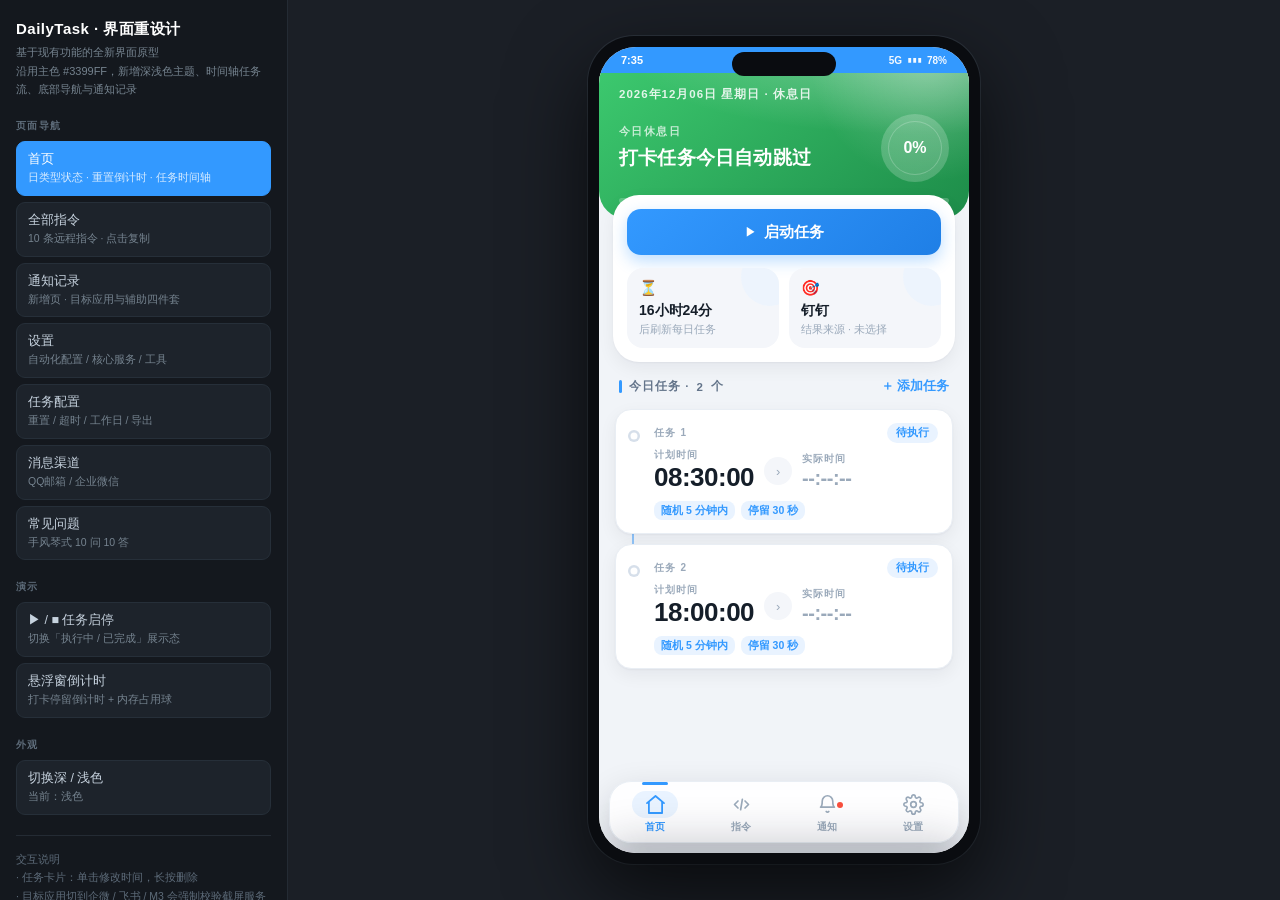
==== commit 74377c34: "refactor(design): 首页改为内联顶栏并移除息屏按钮入口" ====
--- a/design/index.html
+++ b/design/index.html
@@ -101,8 +101,8 @@
         html[data-theme="dark"] .watermark{opacity:.18}
 
         .statusbar{
-          height:30px;flex:0 0 auto;display:flex;align-items:center;justify-content:space-between;padding:0 24px;
-          font-size:11.5px;font-weight:700;color:#fff;background:var(--brand);position:relative;z-index:5;
+          height:26px;flex:0 0 auto;display:flex;align-items:center;justify-content:space-between;padding:0 22px;
+          font-size:11px;font-weight:700;color:#fff;background:var(--brand);position:relative;z-index:5;
         }
         .statusbar .ri{display:flex;gap:5px;align-items:center;font-size:10px;opacity:.95}
 
@@ -124,13 +124,13 @@
            4. 顶栏
            ========================================================== */
         .appbar{
-          flex:0 0 auto;color:#fff;padding:6px 10px 12px 6px;display:flex;align-items:center;gap:2px;min-height:54px;
+          flex:0 0 auto;color:#fff;padding:2px 10px 6px 4px;display:flex;align-items:center;gap:2px;min-height:46px;
           background:linear-gradient(120deg,var(--hero-a),var(--hero-b));position:relative;z-index:6;
           transition:background .25s,box-shadow .25s;
         }
         .appbar::after{content:"";position:absolute;inset:0;background:radial-gradient(130% 100% at 86% 0%,rgba(255,255,255,.24),transparent 58%);pointer-events:none}
         .appbar .nav,.appbar .act{
-          width:38px;height:38px;display:flex;align-items:center;justify-content:center;border-radius:13px;cursor:pointer;
+          width:34px;height:34px;display:flex;align-items:center;justify-content:center;border-radius:12px;cursor:pointer;
           font-size:19px;flex:0 0 auto;background:rgba(255,255,255,.16);transition:.16s;position:relative;z-index:1;
         }
         .appbar .act{font-size:17px}
@@ -138,13 +138,6 @@
         .appbar .ttl{flex:1;min-width:0;padding-left:6px;position:relative;z-index:1}
         .appbar .ttl .t{font-size:18px;font-weight:800;letter-spacing:.2px}
         .appbar .ttl .s{font-size:11.5px;opacity:.85;margin-top:2px;font-variant-numeric:tabular-nums}
-
-        /* 首页：顶栏叠在渐变状态区之上，滚动后实体化 */
-        #page-home .appbar{position:absolute;left:0;right:0;top:0;background:transparent;box-shadow:none}
-        #page-home .appbar::after{display:none}
-        #page-home .appbar .ttl .t,#page-home .appbar .ttl .s{opacity:0;transform:translateY(8px);transition:.25s}
-        #page-home .appbar.solid{background:linear-gradient(120deg,var(--hero-a),var(--hero-b));box-shadow:0 10px 24px rgba(15,99,196,.24)}
-        #page-home .appbar.solid .ttl .t,#page-home .appbar.solid .ttl .s{opacity:1;transform:none}
 
         /* ==========================================================
            5. 通用组件
@@ -222,7 +215,7 @@
            6. 首页
            ========================================================== */
         .hhead{
-          position:relative;padding:66px 20px 18px;color:#fff;overflow:hidden;
+          position:relative;padding:14px 20px 16px;color:#fff;overflow:hidden;
           border-radius:0 0 28px 28px;background:linear-gradient(140deg,var(--hero-a),var(--hero-b));
           transition:background .4s;
         }
@@ -242,7 +235,7 @@
         #heroRing::after{inset:7px;background:transparent;box-shadow:inset 0 0 0 1px rgba(255,255,255,.22)}
         .ring.lg b{font-size:16px;color:#fff}
 
-        .hero{margin:-16px 14px 0;background:var(--card);border-radius:var(--r-xl);box-shadow:var(--sh);padding:14px;position:relative;z-index:2}
+        .hero{margin:-24px 14px 0;background:var(--card);border-radius:var(--r-xl);box-shadow:var(--sh);padding:14px;position:relative;z-index:2}
         .hero .bar{display:flex;gap:10px}
         .run-btn{
           flex:1;border:none;cursor:pointer;font-family:inherit;height:46px;border-radius:14px;font-size:15px;font-weight:700;color:#fff;
@@ -252,12 +245,6 @@
         .run-btn.stop{background:linear-gradient(135deg,#FF6A5C,#E92E1B);box-shadow:0 6px 16px rgba(255,77,61,.3)}
         .run-btn:active{transform:scale(.98)}
         .run-btn .gl{font-size:11px}
-        .tick-btn{
-          border:none;cursor:pointer;font-family:inherit;height:46px;padding:0 16px;border-radius:15px;flex:0 0 auto;
-          background:var(--field);color:var(--txt-2);font-size:13px;font-weight:700;
-          box-shadow:inset 0 0 0 1px var(--line);transition:.16s;
-        }
-        .tick-btn:active{transform:scale(.96);background:var(--brand-soft);color:var(--brand)}
 
         .stat-row{display:flex;gap:10px;margin-top:13px}
         .stat{flex:1;background:var(--field);border-radius:var(--r-md);padding:11px 12px;min-width:0;position:relative;overflow:hidden}
@@ -506,8 +493,6 @@
     <div class="grp">演示</div>
     <button onclick="toggleRun()">▶ / ■ 任务启停<small>切换「执行中 / 已完成」展示态</small>
     </button>
-    <button onclick="toggleMask()">伪装息屏 / 亮屏<small>等同 DT#息屏 / DT#亮屏（快捷键 V）</small>
-    </button>
     <button onclick="demoFloat()">悬浮窗倒计时<small>打卡停留倒计时 + 内存占用球</small></button>
 
     <div class="grp">外观</div>
@@ -518,7 +503,7 @@
         · 任务卡片：单击修改时间，长按删除<br>
         · 目标应用切到企微 / 飞书 / M3 会强制校验截屏服务<br>
         · 首次进入设置会弹出「使用须知」<br>
-        · 音量减键（此处快捷键 V）可切换蒙层
+        · 息屏蒙层改由 Android 端手势触发，界面不再提供入口（预览可用 V 键）
     </div>
 </aside>
 
@@ -538,20 +523,11 @@
             <div class="pages">
                 <!-- ============ 首页 ============ -->
                 <section class="page show has-tab" id="page-home">
-                    <div class="appbar" id="homeAppbar">
-                        <div class="ttl">
-                            <div class="t" id="homeTitle">星期一 · 工作日</div>
-                            <div class="s" id="homeSub">2026年09月22日 09:41:00</div>
-                        </div>
-                        <div class="act" onclick="addTask()" title="添加任务">＋</div>
-                        <div class="act" onclick="goto('settings')" title="设置">⚙</div>
-                    </div>
-
                     <div class="scroll" id="homeScroll">
                         <!-- 渐变状态区 -->
                         <div class="hhead" id="hhead">
                             <div class="aur"></div>
-                            <div class="hh-date" id="homeDate">2026年09月22日</div>
+                            <div class="hh-date" id="homeDate">2026年09月22日 星期三 · 工作日</div>
                             <div class="hh-row">
                                 <div class="hh-txt">
                                     <div class="hh-day" id="heroDay">距下次任务</div>
@@ -570,7 +546,6 @@
                                     <span class="gl" id="runGlyph">▶</span><span
                                         id="runTxt">启动任务</span>
                                 </button>
-                                <button class="tick-btn" onclick="toggleMask()">◐ 息屏</button>
                             </div>
                             <div class="stat-row">
                                 <div class="stat">
@@ -595,7 +570,7 @@
                         <div class="empty" id="emptyView" style="display:none">
                             <div class="art">🗂</div>
                             <div class="t1">还没有定时任务</div>
-                            <div class="t2">点击右上角「＋」配置第一个打卡时间点</div>
+                            <div class="t2">点击「添加任务」配置第一个打卡时间点</div>
                             <button class="btn sm" style="margin-top:6px" onclick="addTask()">
                                 添加任务
                             </button>
@@ -1243,7 +1218,6 @@
         state.firstSettings = false;
         setTimeout(showNoticeDialog, 260);
       }
-      if(name === 'home') syncAppbar();
     }
     function moveTabInd(i){
       const order = ['tbHome','tbCmd','tbNotice','tbSet'];
@@ -1706,10 +1680,7 @@
       const d = new Date();
       const w = ['日','一','二','三','四','五','六'][d.getDay()];
       const df = workdayFlags();
-      $('homeTitle').textContent = '星期' + w + ' · ' + df.type;
-      $('homeSub').textContent = d.getFullYear() + '年' + pad2(d.getMonth()+1) + '月' + pad2(d.getDate()) + '日 '
-        + pad2(d.getHours()) + ':' + pad2(d.getMinutes()) + ':' + pad2(d.getSeconds());
-      $('homeDate').textContent = d.getFullYear() + '年' + pad2(d.getMonth()+1) + '月' + pad2(d.getDate()) + '日 星期' + w;
+      $('homeDate').textContent = d.getFullYear() + '年' + pad2(d.getMonth()+1) + '月' + pad2(d.getDate()) + '日 星期' + w + ' · ' + df.type;
       $('sbTime').textContent = d.getHours() + ':' + pad2(d.getMinutes());
       $('maskClock').textContent = pad2(d.getHours()) + ':' + pad2(d.getMinutes());
       const now = d.getHours()*3600 + d.getMinutes()*60 + d.getSeconds();
@@ -1730,14 +1701,10 @@
         + 'font-family="sans-serif" transform="rotate(-30 30 60)">DailyTask</text></svg>';
       $('watermark').style.backgroundImage = 'url("data:image/svg+xml;utf8,' + svg + '")';
     }
-    function syncAppbar(){
-      $('homeAppbar').classList.toggle('solid', $('homeScroll').scrollTop > 12);
-    }
     function init(){
       renderHome(); renderCommands(); renderQA(); renderNotices();
       updateClock(); paintWatermark();
       setInterval(updateClock, 1000);
-      $('homeScroll').addEventListener('scroll', syncAppbar);
       window.addEventListener('resize', ()=>moveTabInd(state.cur === 'settings' ? 3 : TAB_PAGES.indexOf(state.cur)));
       $('swGesture').addEventListener('change', e=>toast(e.target.checked ? '已开启手势辅助' : '已关闭手势辅助'));
       $('swPower').addEventListener('change', e=>toast(e.target.checked ? '省电模式已开启，刷新频率降低' : '已关闭省电模式'));
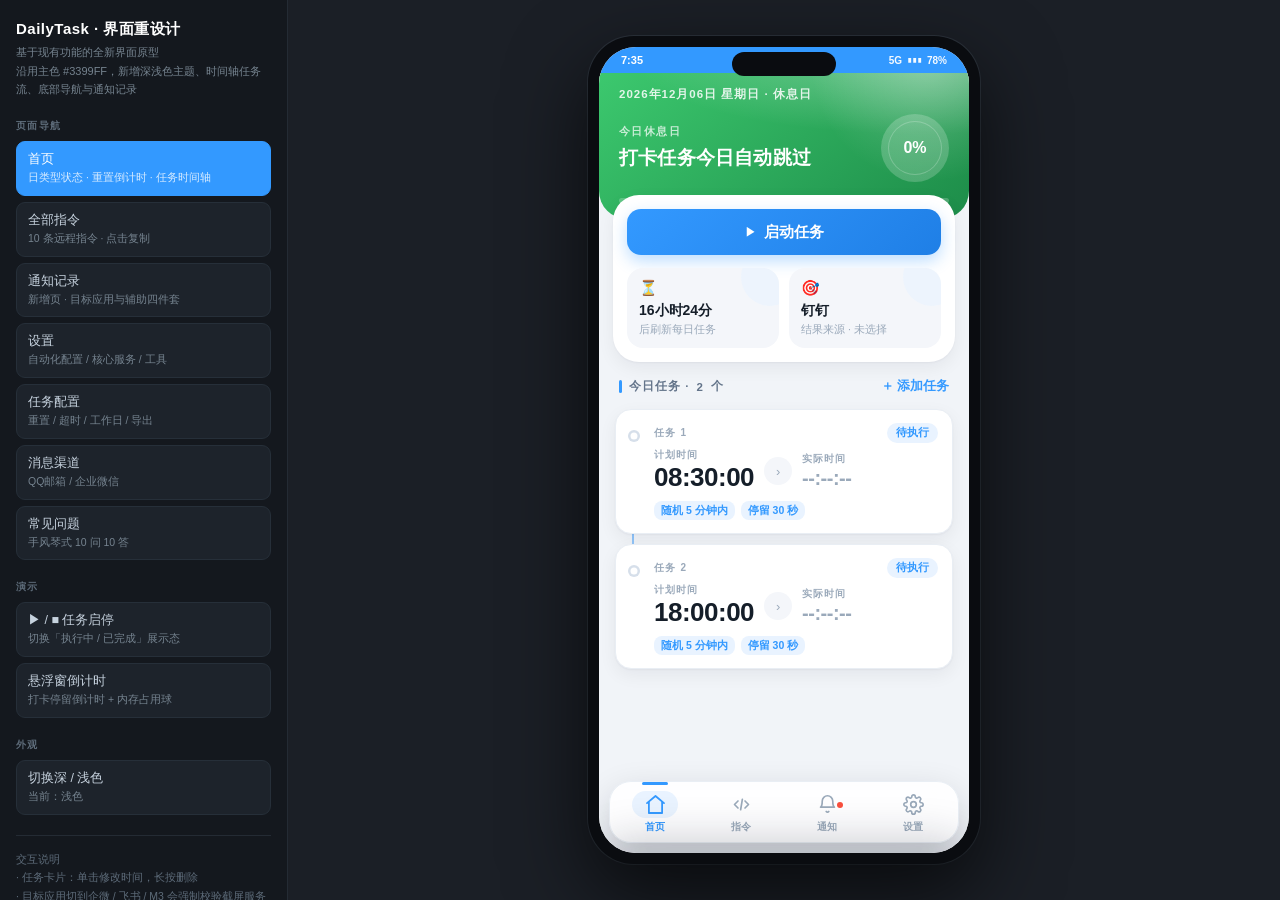
==== commit e138c94f: "feat(design): 指令页新增搜索与分组筛选并美化指令卡片" ====
--- a/design/index.html
+++ b/design/index.html
@@ -343,20 +343,71 @@
         .hero-info .nm{font-size:16px;font-weight:700;color:var(--txt)}
         .hero-info .sb{font-size:11.5px;color:var(--txt-3);margin-top:3px}
 
-        .cmd{padding:13px 16px;cursor:pointer;display:flex;gap:10px;align-items:flex-start;transition:background .15s}
+        /* —— 指令页 —— */
+        .cmd-hero{
+          margin:12px 14px 0;padding:14px;border-radius:var(--r-lg);color:#fff;display:flex;gap:12px;align-items:center;
+          background:linear-gradient(135deg,var(--hero-a),var(--hero-b));position:relative;overflow:hidden;
+          box-shadow:0 12px 26px rgba(15,99,196,.22);
+        }
+        .cmd-hero::after{content:"";position:absolute;inset:0;background:radial-gradient(120% 100% at 88% 0%,rgba(255,255,255,.26),transparent 60%);pointer-events:none}
+        .cmd-hero .ch-ic{
+          width:44px;height:44px;border-radius:14px;flex:0 0 auto;display:flex;align-items:center;justify-content:center;
+          font-size:13px;font-weight:800;letter-spacing:.5px;background:rgba(255,255,255,.18);
+          box-shadow:inset 0 0 0 1px rgba(255,255,255,.32);position:relative;z-index:1;
+        }
+        .cmd-hero .ch-t{font-size:14.5px;font-weight:800;position:relative;z-index:1}
+        .cmd-hero .ch-s{font-size:11.5px;opacity:.86;margin-top:5px;line-height:1.65;position:relative;z-index:1}
+
+        .cmd-search{
+          margin:12px 14px 0;height:40px;border-radius:14px;background:var(--field);display:flex;align-items:center;gap:8px;
+          padding:0 12px;box-shadow:inset 0 0 0 1px var(--line);
+        }
+        .cmd-search .mg{font-size:12px;color:var(--txt-3);flex:0 0 auto}
+        .cmd-search input{flex:1;min-width:0;border:none;outline:none;background:transparent;font-family:inherit;font-size:13px;color:var(--txt)}
+        .cmd-search input::placeholder{color:var(--txt-3)}
+        .cmd-search .clr{
+          width:19px;height:19px;border-radius:50%;flex:0 0 auto;display:none;align-items:center;justify-content:center;
+          font-size:10px;color:#fff;background:var(--txt-3);cursor:pointer;
+        }
+        .cmd-search.has .clr{display:flex}
+
+        .cmd-grp{margin:14px 14px 0}
+        .cmd-grp .gh{display:flex;align-items:center;gap:8px;padding:0 3px 8px}
+        .cmd-grp .gi{
+          width:22px;height:22px;border-radius:8px;flex:0 0 auto;display:flex;align-items:center;justify-content:center;
+          font-size:11px;font-weight:800;color:#fff;
+        }
+        .cmd-grp .gt{font-size:13px;font-weight:800;color:var(--txt)}
+        .cmd-grp .gc{margin-left:auto;font-size:11px;color:var(--txt-3);font-variant-numeric:tabular-nums}
+
+        .cmd{display:flex;gap:11px;align-items:center;padding:12px 14px;cursor:pointer;transition:background .15s}
+        .cmd + .cmd{border-top:1px solid var(--line)}
         .cmd:active{background:var(--field)}
+        .cmd .ic{
+          width:34px;height:34px;border-radius:11px;flex:0 0 auto;display:flex;align-items:center;justify-content:center;
+          font-size:15px;background:var(--field);
+        }
         .cmd .mn{flex:1;min-width:0}
-        .cmd .r1{display:flex;align-items:center;gap:8px;flex-wrap:wrap}
         .cmd .nm{
-          font-family:ui-monospace,SFMono-Regular,Menlo,Consolas,monospace;font-size:13.5px;font-weight:800;
-          color:var(--brand);background:var(--brand-soft);padding:4px 10px;border-radius:9px;letter-spacing:.3px;
-        }
-        .cmd .ds{font-size:11.5px;color:var(--txt-3);margin-top:7px;line-height:1.6}
+          font-family:ui-monospace,SFMono-Regular,Menlo,Consolas,monospace;font-size:13px;font-weight:800;
+          color:var(--txt);letter-spacing:.2px;
+        }
+        .cmd .nm b{color:var(--brand);background:var(--brand-soft);border-radius:4px;padding:0 2px}
+        .cmd .ds{font-size:11.5px;color:var(--txt-3);margin-top:4px;line-height:1.55}
+        .cmd .ds b{color:var(--brand);background:var(--brand-soft);border-radius:4px;padding:0 2px}
+        .cmd .fb{display:inline-flex;align-items:center;gap:5px;margin-top:7px;font-size:10.5px;font-weight:700;color:var(--txt-3)}
+        .cmd .fb i{width:5px;height:5px;border-radius:50%;background:var(--txt-3);font-style:normal}
+        .cmd .fb.on{color:var(--green)}
+        .cmd .fb.on i{background:var(--green);box-shadow:0 0 0 3px var(--green-soft)}
         .cmd .cp{
-          font-size:11px;color:var(--brand);font-weight:800;flex:0 0 auto;padding:5px 11px;border-radius:9px;
-          background:transparent;box-shadow:inset 0 0 0 1.5px var(--brand);margin-top:1px;
-        }
-        .cmd:active .cp{background:var(--brand);color:#fff}
+          width:34px;height:34px;border-radius:11px;flex:0 0 auto;display:flex;align-items:center;justify-content:center;
+          font-size:13px;color:var(--brand);background:var(--brand-soft);transition:.15s;
+        }
+        .cmd:active .cp{background:var(--brand);color:#fff;transform:scale(.92)}
+
+        .cmd-empty{display:flex;flex-direction:column;align-items:center;gap:8px;padding:44px 0;color:var(--txt-3)}
+        .cmd-empty .e{font-size:30px;opacity:.6}
+        .cmd-empty .t{font-size:12.5px}
 
         .qa{border-bottom:1px solid var(--line)}
         .qa:last-child{border-bottom:none}
@@ -530,7 +581,7 @@
                             <div class="hh-date" id="homeDate">2026年09月22日 星期三 · 工作日</div>
                             <div class="hh-row">
                                 <div class="hh-txt">
-                                    <div class="hh-day" id="heroDay">距下次任务</div>
+                                    <div class="hh-day" id="heroDay">今日待执行</div>
                                     <div class="hh-st" id="heroStatus">任务未启动，点击按钮开始</div>
                                 </div>
                                 <div class="ring lg" id="heroRing"><b id="heroRingTxt">0%</b></div>
@@ -583,16 +634,34 @@
                     <div class="appbar">
                         <div class="ttl">
                             <div class="t">全部指令</div>
-                            <div class="s">由另一台设备远程发送即可控制本机</div>
+                            <div class="s" id="cmdSub">由另一台设备远程发送即可控制本机</div>
                         </div>
                     </div>
                     <div class="scroll">
-                        <div style="padding:14px 18px 8px;font-size:12px;color:var(--txt-3);line-height:1.75">
-                            指令需通过 <b style="color:var(--brand)">微信 / QQ / TIM / 支付宝</b>
-                            发送到本机，
-                            并以 <b style="color:var(--brand)">DT#</b> 开头。点击卡片可复制整条指令。
-                        </div>
-                        <div class="card" id="cmdList" style="margin:2px 14px 18px"></div>
+                        <div class="cmd-hero">
+                            <div class="ch-ic">DT#</div>
+                            <div style="min-width:0;position:relative;z-index:1">
+                                <div class="ch-t">远程指令一律以 DT# 开头</div>
+                                <div class="ch-s">用小号发送「微信 / QQ / TIM /
+                                    支付宝」消息到本机即可触发，点击右侧按钮复制整条指令
+                                </div>
+                            </div>
+                        </div>
+
+                        <div class="cmd-search" id="cmdSearchWrap">
+                            <span class="mg">🔍</span>
+                            <input id="cmdSearch" placeholder="搜索指令名称或说明"
+                                   autocomplete="off">
+                            <span class="clr" id="cmdSearchClr">✕</span>
+                        </div>
+
+                        <div class="filter" id="cmdFilter" style="padding-top:10px"></div>
+
+                        <div id="cmdGroups" style="padding-bottom:18px"></div>
+                        <div class="cmd-empty" id="cmdEmpty" style="display:none">
+                            <div class="e">🔍</div>
+                            <div class="t">没有匹配的指令，换个关键词试试</div>
+                        </div>
                     </div>
                 </section>
 
@@ -1118,16 +1187,21 @@
       'com.eg.android.AlipayGphone':{n:'支付宝',c:'#1678FF'}
     };
     const COMMANDS = [
-      {cmd:'DT#执行任务', desc:'启动循环任务（默认每天自动执行）', fb:false},
-      {cmd:'DT#终止任务', desc:'停止循环任务（仅停止当天）', fb:true},
-      {cmd:'DT#开启循环', desc:'开启周期循环的标志', fb:true},
-      {cmd:'DT#关闭循环', desc:'关闭循环标志位（永久暂停，直到收到「开启循环」指令）', fb:true},
-      {cmd:'DT#息屏', desc:'开启伪装息屏模式，显示纯黑背景 + 动态时钟', fb:false},
-      {cmd:'DT#亮屏', desc:'退出伪装息屏模式', fb:false},
-      {cmd:'DT#考勤记录', desc:'导出当天考勤记录', fb:true},
-      {cmd:'DT#打卡', desc:'触发一次打卡（默认指令内容为「打卡」）', fb:true},
-      {cmd:'DT#状态查询', desc:'查询当前状态（任务、服务、监听、电量、版本、日期等）', fb:true},
-      {cmd:'DT#截屏', desc:'截取目标应用屏幕并通过消息渠道返回给用户', fb:true}
+      {cmd:'DT#执行任务', desc:'启动循环任务（默认每天自动执行）', fb:false, g:'task', ic:'🚀'},
+      {cmd:'DT#终止任务', desc:'停止循环任务（仅停止当天）', fb:true, g:'task', ic:'⏹'},
+      {cmd:'DT#开启循环', desc:'开启周期循环的标志', fb:true, g:'task', ic:'🔁'},
+      {cmd:'DT#关闭循环', desc:'关闭循环标志位（永久暂停，直到收到「开启循环」指令）', fb:true, g:'task', ic:'⏸'},
+      {cmd:'DT#打卡', desc:'触发一次打卡（默认指令内容为「打卡」）', fb:true, g:'task', ic:'✅'},
+      {cmd:'DT#息屏', desc:'开启伪装息屏模式，显示纯黑背景 + 动态时钟', fb:false, g:'device', ic:'🌙'},
+      {cmd:'DT#亮屏', desc:'退出伪装息屏模式', fb:false, g:'device', ic:'☀'},
+      {cmd:'DT#截屏', desc:'截取目标应用屏幕并通过消息渠道返回给用户', fb:true, g:'device', ic:'📷'},
+      {cmd:'DT#状态查询', desc:'查询当前状态（任务、服务、监听、电量、版本、日期等）', fb:true, g:'query', ic:'📡'},
+      {cmd:'DT#考勤记录', desc:'导出当天考勤记录', fb:true, g:'query', ic:'📤'}
+    ];
+    const CMD_GROUPS = [
+      {k:'task',   n:'任务控制',   i:'▶', c:'var(--brand)'},
+      {k:'device', n:'设备控制',   i:'◑', c:'var(--amber)'},
+      {k:'query',  n:'查询 / 导出', i:'⤓', c:'var(--green)'}
     ];
     const QA = [
       {q:'怎么使用本软件？', a:'本软件不对目标应用做侵入式攻击，不修改定位数据，可以放心使用。只需要设置好任务时间，本软件会在设置的时间点附近调起目标应用实现自动打卡（初次使用会有个弹框提示，"DailyTask"想要打开的目标应用，勾选"始终允许"），但是需要长亮屏幕，因为锁屏后再解锁，并不会直接进入桌面，会无法调起软件。'},
@@ -1251,7 +1325,7 @@
         $('heroStatus').textContent = '打卡任务今日自动跳过';
         $('hhead').classList.add('skip');
       } else {
-        $('heroDay').textContent = doneAll ? '今日已完成' : '今日 ' + df.type;
+        $('heroDay').textContent = doneAll ? '今日已完成' : '今日待执行';
         $('heroStatus').textContent = doneAll ? '全部任务执行完毕，结果已推送'
           : (state.tasks.length ? '任务未启动，点击下方按钮开始' : '还没有配置任务时间点');
         $('hhead').classList.remove('skip');
@@ -1336,19 +1410,76 @@
         el.addEventListener('click', ()=>{ clearTimeout(timer); if(!longPressed) editTask(i); });
       });
     }
+    function esc(s){
+      return String(s).replace(/[&<>"]/g, m=>({'&':'&amp;','<':'&lt;','>':'&gt;','"':'&quot;'}[m]));
+    }
+    function hl(s, q){
+      const t = esc(s);
+      if(!q) return t;
+      const k = esc(q).replace(/[.*+?^${}()|[\]\\]/g, '\\$&');
+      return t.replace(new RegExp(k, 'gi'), m=>'<b>'+m+'</b>');
+    }
     function renderCommands(){
-      $('cmdList').innerHTML = COMMANDS.map((c,i)=>
-        '<div class="cmd" data-c="'+i+'"'+(i ? ' style="border-top:1px solid var(--line)"' : '')+'>'
-        + '<div class="mn"><div class="r1"><span class="nm">'+c.cmd+'</span>'
-        + '<span class="chip '+(c.fb ? 'green' : 'amber')+'">'+(c.fb ? '有反馈' : '无反馈')+'</span></div>'
-        + '<div class="ds">'+c.desc+'</div></div>'
-        + '<div class="cp">复制</div></div>').join('');
-      Array.from($('cmdList').children).forEach(el=>{
+      const q = (state.cmdQuery || '').trim();
+      const kw = q.toLowerCase();
+
+      /* 分类过滤条 */
+      $('cmdFilter').innerHTML = [{k:'all', n:'全部', i:'★'}].concat(CMD_GROUPS).map(g=>{
+        const n = g.k === 'all' ? COMMANDS.length : COMMANDS.filter(c=>c.g === g.k).length;
+        return '<button class="'+(state.cmdFilter === g.k ? 'on' : '')+'" data-g="'+g.k+'">'+g.n+' '+n+'</button>';
+      }).join('');
+      Array.from($('cmdFilter').children).forEach(b=>{
+        b.addEventListener('click', ()=>{ state.cmdFilter = b.dataset.g; renderCommands(); });
+      });
+
+      /* 列表 */
+      const hit = COMMANDS.filter(c=>
+        (state.cmdFilter === 'all' || c.g === state.cmdFilter)
+        && (!kw || (c.cmd + c.desc).toLowerCase().includes(kw))
+      );
+
+      $('cmdGroups').innerHTML = CMD_GROUPS
+        .filter(g=>state.cmdFilter === 'all' || g.k === state.cmdFilter)
+        .map(g=>{
+          const items = hit.filter(c=>c.g === g.k);
+          if(!items.length) return '';
+          return '<div class="cmd-grp">'
+            + '<div class="gh"><span class="gi" style="background:'+g.c+'">'+g.i+'</span>'
+            + '<span class="gt">'+g.n+'</span><span class="gc">'+items.length+' 条</span></div>'
+            + '<div class="card">'
+            + items.map(c=>{
+                const idx = COMMANDS.indexOf(c);
+                return '<div class="cmd" data-c="'+idx+'">'
+                  + '<span class="ic">'+c.ic+'</span>'
+                  + '<div class="mn"><div class="nm">'+hl(c.cmd, q)+'</div>'
+                  + '<div class="ds">'+hl(c.desc, q)+'</div>'
+                  + '<div class="fb'+(c.fb ? ' on' : '')+'"><i></i>'+(c.fb ? '执行后返回结果' : '静默执行，无反馈')+'</div></div>'
+                  + '<div class="cp">⧉</div></div>';
+              }).join('')
+            + '</div></div>';
+        }).join('');
+
+      $('cmdEmpty').style.display = hit.length ? 'none' : 'flex';
+      $('cmdSub').textContent = hit.length + ' / ' + COMMANDS.length + ' 条指令 · 点击复制';
+
+      Array.from($('cmdGroups').querySelectorAll('.cmd')).forEach(el=>{
         el.addEventListener('click', ()=>{
           const c = COMMANDS[+el.dataset.c];
           navigator.clipboard && navigator.clipboard.writeText(c.cmd);
           toast('已复制：<b>'+c.cmd+'</b>');
         });
+      });
+    }
+    function bindCommandSearch(){
+      const inp = $('cmdSearch'), wrap = $('cmdSearchWrap');
+      inp.addEventListener('input', ()=>{
+        state.cmdQuery = inp.value;
+        wrap.classList.toggle('has', !!inp.value);
+        renderCommands();
+      });
+      $('cmdSearchClr').addEventListener('click', ()=>{
+        inp.value = ''; state.cmdQuery = '';
+        wrap.classList.remove('has'); renderCommands(); inp.focus();
       });
     }
     function renderQA(){
@@ -1702,7 +1833,7 @@
       $('watermark').style.backgroundImage = 'url("data:image/svg+xml;utf8,' + svg + '")';
     }
     function init(){
-      renderHome(); renderCommands(); renderQA(); renderNotices();
+      renderHome(); renderCommands(); bindCommandSearch(); renderQA(); renderNotices();
       updateClock(); paintWatermark();
       setInterval(updateClock, 1000);
       window.addEventListener('resize', ()=>moveTabInd(state.cur === 'settings' ? 3 : TAB_PAGES.indexOf(state.cur)));
